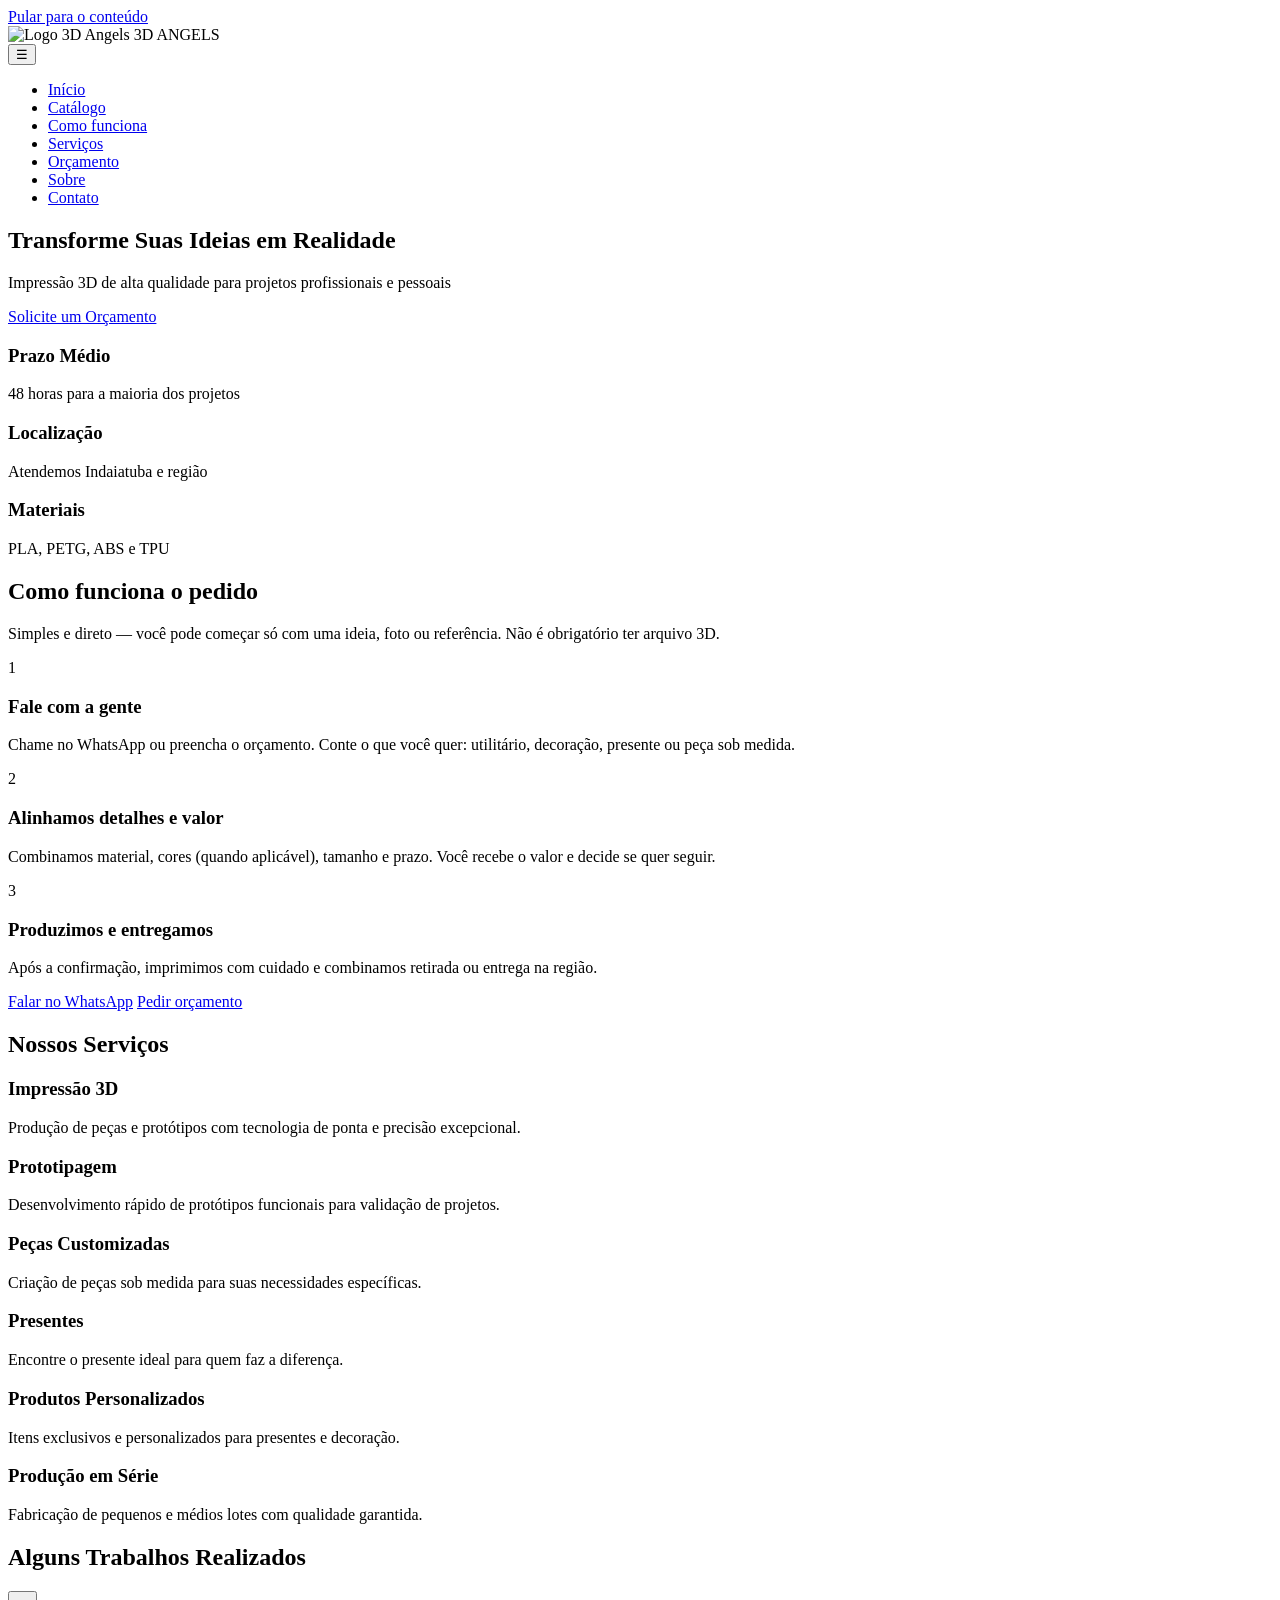
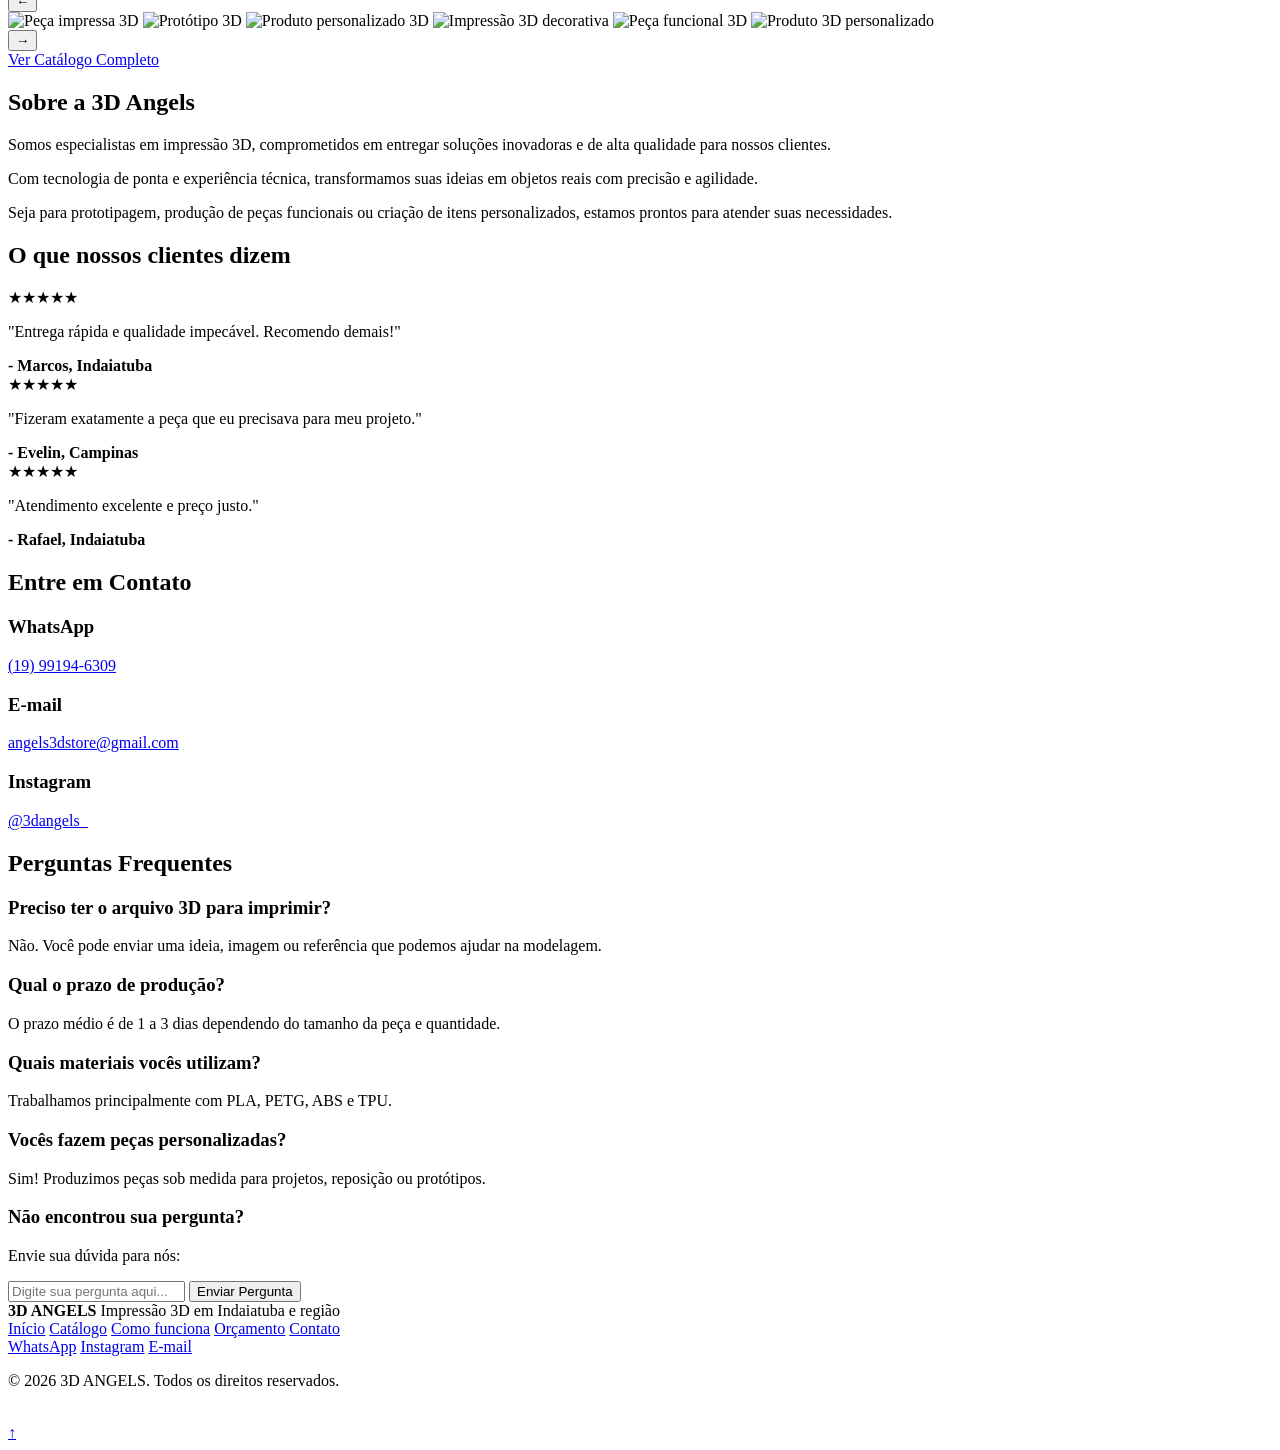
==== index.html @ 1e833d74 "Create index.html for 3D Angels website Add a complete HTML structure for the 3D Angels website, inc" ====
<!DOCTYPE html>
<html lang="pt-BR">
<head>
    <meta charset="UTF-8">
    <meta name="viewport" content="width=device-width, initial-scale=1.0">
    <title>Impressão 3D em Indaiatuba - SP | 3D Angels</title>

    <!-- ✅ META SEO -->
    <meta name="description" content="3D Angels - Impressão 3D de alta qualidade em Indaiatuba e região. Peças personalizadas, protótipos, presentes e decoração em PLA, PETG, ABS e TPU. Solicite seu orçamento!">
    <meta name="keywords" content="impressão 3D Indaiatuba, impressão 3D SP, peças 3D personalizadas, prototipagem, presentes 3D, 3D Angels">
    <meta name="author" content="3D Angels">
    <meta property="og:title" content="Impressão 3D em Indaiatuba | 3D Angels">
    <meta property="og:description" content="Peças 3D personalizadas, protótipos e presentes. Atendemos Indaiatuba e região. Solicite seu orçamento agora!">
    <meta property="og:type" content="website">
    <meta property="og:image" content="img/logo.png">
    <meta property="og:locale" content="pt_BR">
    <meta name="twitter:card" content="summary_large_image">
    <meta name="theme-color" content="#0e6380">

    <!-- ✅ FAVICON -->
    <link rel="icon" type="image/png" href="img/logo.png">
    <link rel="apple-touch-icon" href="img/logo.png">

    <link rel="stylesheet" href="style.css">
</head>
<body id="top">

    <a href="#main-content" class="skip-link">Pular para o conteúdo</a>

    <header>
        <nav>
            <div class="logo-container" onclick="location.reload()" style="cursor:pointer;">
                <img src="img/logo.png" alt="Logo 3D Angels" class="logo-img">
                <span class="logo-text">3D ANGELS</span>
            </div>
            <button type="button" class="menu-toggle" onclick="toggleMenu()" aria-label="Abrir ou fechar o menu" aria-expanded="false" aria-controls="navLinks">☰</button>
            <ul class="nav-links" id="navLinks">
                <li><a href="#home">Início</a></li>
                <li><a href="catalogo.html">Catálogo</a></li>
                <li><a href="#como-funciona">Como funciona</a></li>
                <li><a href="#services">Serviços</a></li>
                <li><a href="orcamento.html">Orçamento</a></li>
                <li><a href="#about">Sobre</a></li>
                <li><a href="#contact">Contato</a></li>
            </ul>
        </nav>
    </header>

    <main id="main-content">

    <section id="home" class="hero">
        <div class="hero-content">
            <h1>Transforme Suas Ideias em Realidade</h1>
            <p>Impressão 3D de alta qualidade para projetos profissionais e pessoais</p>
            <a href="orcamento.html" class="cta-button">Solicite um Orçamento</a>
        </div>
    </section>

    <section class="highlights">
        <div class="highlights-grid">
            <div class="highlight-card fade-in">
                <h3>Prazo Médio</h3>
                <p>48 horas para a maioria dos projetos</p>
            </div>
            <div class="highlight-card fade-in">
                <h3>Localização</h3>
                <p>Atendemos Indaiatuba e região</p>
            </div>
            <div class="highlight-card fade-in">
                <h3>Materiais</h3>
                <p>PLA, PETG, ABS e TPU</p>
            </div>
        </div>
    </section>

    <section id="como-funciona" class="como-funciona" aria-labelledby="titulo-como-funciona">
        <h2 id="titulo-como-funciona" class="section-title">Como funciona o pedido</h2>
        <p class="como-funciona-intro">Simples e direto — você pode começar só com uma ideia, foto ou referência. Não é obrigatório ter arquivo 3D.</p>
        <div class="passos-grid">
            <div class="passo-card fade-in">
                <span class="passo-num" aria-hidden="true">1</span>
                <h3>Fale com a gente</h3>
                <p>Chame no WhatsApp ou preencha o orçamento. Conte o que você quer: utilitário, decoração, presente ou peça sob medida.</p>
            </div>
            <div class="passo-card fade-in">
                <span class="passo-num" aria-hidden="true">2</span>
                <h3>Alinhamos detalhes e valor</h3>
                <p>Combinamos material, cores (quando aplicável), tamanho e prazo. Você recebe o valor e decide se quer seguir.</p>
            </div>
            <div class="passo-card fade-in">
                <span class="passo-num" aria-hidden="true">3</span>
                <h3>Produzimos e entregamos</h3>
                <p>Após a confirmação, imprimimos com cuidado e combinamos retirada ou entrega na região.</p>
            </div>
        </div>
        <div class="como-funciona-cta">
            <a href="https://wa.me/5519991946309" class="cta-button" target="_blank" rel="noopener noreferrer">Falar no WhatsApp</a>
            <a href="orcamento.html" class="cta-button cta-button-secondary">Pedir orçamento</a>
        </div>
    </section>

    <section id="services" class="services">
        <h2 class="section-title">Nossos Serviços</h2>
        <div class="services-grid">
            <div class="service-card fade-in">
                <h3>Impressão 3D</h3>
                <p>Produção de peças e protótipos com tecnologia de ponta e precisão excepcional.</p>
            </div>
            <div class="service-card fade-in">
                <h3>Prototipagem</h3>
                <p>Desenvolvimento rápido de protótipos funcionais para validação de projetos.</p>
            </div>
            <div class="service-card fade-in">
                <h3>Peças Customizadas</h3>
                <p>Criação de peças sob medida para suas necessidades específicas.</p>
            </div>
            <div class="service-card fade-in">
                <h3>Presentes</h3>
                <p>Encontre o presente ideal para quem faz a diferença.</p>
            </div>
            <div class="service-card fade-in">
                <h3>Produtos Personalizados</h3>
                <p>Itens exclusivos e personalizados para presentes e decoração.</p>
            </div>
            <div class="service-card fade-in">
                <h3>Produção em Série</h3>
                <p>Fabricação de pequenos e médios lotes com qualidade garantida.</p>
            </div>
        </div>
    </section>

    <!-- GALERIA COM CARROSSEL -->
    <section class="portfolio">
        <h2 class="section-title">Alguns Trabalhos Realizados</h2>
        <div class="carousel-wrapper">
            <button type="button" class="carousel-btn prev" onclick="moverCarrossel(-1)" aria-label="Ver imagens anteriores">&#8592;</button>
            <div class="carousel-track" id="carouselTrack">
                <img src="img/portfolio/1.jpeg" alt="Peça impressa 3D" loading="lazy" decoding="async" width="400" height="260">
                <img src="img/portfolio/2.jpeg" alt="Protótipo 3D" loading="lazy" decoding="async" width="400" height="260">
                <img src="img/portfolio/3.jpeg" alt="Produto personalizado 3D" loading="lazy" decoding="async" width="400" height="260">
                <img src="img/portfolio/4.jpeg" alt="Impressão 3D decorativa" loading="lazy" decoding="async" width="400" height="260">
                <img src="img/portfolio/5.jpeg" alt="Peça funcional 3D" loading="lazy" decoding="async" width="400" height="260">
                <img src="img/portfolio/6.jpeg" alt="Produto 3D personalizado" loading="lazy" decoding="async" width="400" height="260">
            </div>
            <button type="button" class="carousel-btn next" onclick="moverCarrossel(1)" aria-label="Ver próximas imagens">&#8594;</button>
        </div>
        <div class="carousel-dots" id="carouselDots"></div>
        <div class="catalogo-btn-container">
            <a href="catalogo.html" class="cta-button">Ver Catálogo Completo</a>
        </div>
    </section>

    <section id="about" class="about">
        <div class="about-content">
            <h2 class="section-title">Sobre a 3D Angels</h2>
            <p>Somos especialistas em impressão 3D, comprometidos em entregar soluções inovadoras e de alta qualidade para nossos clientes.</p>
            <p>Com tecnologia de ponta e experiência técnica, transformamos suas ideias em objetos reais com precisão e agilidade.</p>
            <p>Seja para prototipagem, produção de peças funcionais ou criação de itens personalizados, estamos prontos para atender suas necessidades.</p>
        </div>
    </section>

    <section class="testimonials">
        <h2 class="section-title">O que nossos clientes dizem</h2>
        <div class="testimonials-grid">
            <div class="testimonial-card fade-in">
                <div class="stars">★★★★★</div>
                <p>"Entrega rápida e qualidade impecável. Recomendo demais!"</p>
                <strong>- Marcos, Indaiatuba</strong>
            </div>
            <div class="testimonial-card fade-in">
                <div class="stars">★★★★★</div>
                <p>"Fizeram exatamente a peça que eu precisava para meu projeto."</p>
                <strong>- Evelin, Campinas</strong>
            </div>
            <div class="testimonial-card fade-in">
                <div class="stars">★★★★★</div>
                <p>"Atendimento excelente e preço justo."</p>
                <strong>- Rafael, Indaiatuba</strong>
            </div>
        </div>
    </section>

    <section id="contact" class="contact">
        <h2 class="section-title">Entre em Contato</h2>
        <div class="contact-info">
            <div class="contact-card fade-in">
                <h3>WhatsApp</h3>
                <a href="https://wa.me/5519991946309" target="_blank" rel="noopener noreferrer">(19) 99194-6309</a>
            </div>
            <div class="contact-card fade-in">
                <h3>E-mail</h3>
                <a href="mailto:angels3dstore@gmail.com">angels3dstore@gmail.com</a>
            </div>
            <div class="contact-card fade-in">
                <h3>Instagram</h3>
                <a href="https://www.instagram.com/3dangels_" target="_blank" rel="noopener noreferrer">@3dangels_</a>
            </div>
        </div>
    </section>

    <section class="faq">
        <h2 class="section-title">Perguntas Frequentes</h2>
        <div class="faq-container">
            <div class="faq-item">
                <h3>Preciso ter o arquivo 3D para imprimir?</h3>
                <p>Não. Você pode enviar uma ideia, imagem ou referência que podemos ajudar na modelagem.</p>
            </div>
            <div class="faq-item">
                <h3>Qual o prazo de produção?</h3>
                <p>O prazo médio é de 1 a 3 dias dependendo do tamanho da peça e quantidade.</p>
            </div>
            <div class="faq-item">
                <h3>Quais materiais vocês utilizam?</h3>
                <p>Trabalhamos principalmente com PLA, PETG, ABS e TPU.</p>
            </div>
            <div class="faq-item">
                <h3>Vocês fazem peças personalizadas?</h3>
                <p>Sim! Produzimos peças sob medida para projetos, reposição ou protótipos.</p>
            </div>
        </div>
        <div class="faq-pergunta">
            <h3>Não encontrou sua pergunta?</h3>
            <p>Envie sua dúvida para nós:</p>
            <input type="text" id="perguntaCliente" placeholder="Digite sua pergunta aqui...">
            <button onclick="enviarPergunta()">Enviar Pergunta</button>
        </div>
    </section>

    </main>

    <footer class="site-footer">
        <div class="footer-inner">
            <div class="footer-brand">
                <strong>3D ANGELS</strong>
                <span>Impressão 3D em Indaiatuba e região</span>
            </div>
            <nav class="footer-nav" aria-label="Links do rodapé">
                <a href="#home">Início</a>
                <a href="catalogo.html">Catálogo</a>
                <a href="#como-funciona">Como funciona</a>
                <a href="orcamento.html">Orçamento</a>
                <a href="#contact">Contato</a>
            </nav>
            <div class="footer-social">
                <a href="https://wa.me/5519991946309" target="_blank" rel="noopener noreferrer">WhatsApp</a>
                <a href="https://www.instagram.com/3dangels_" target="_blank" rel="noopener noreferrer">Instagram</a>
                <a href="mailto:angels3dstore@gmail.com">E-mail</a>
            </div>
            <p class="footer-copy">&copy; 2026 3D ANGELS. Todos os direitos reservados.</p>
        </div>
    </footer>

    <a href="#top" class="back-to-top" aria-label="Voltar ao topo" aria-hidden="true" tabindex="-1"><span aria-hidden="true">↑</span></a>

    <!-- ✅ BOTÃO FLUTUANTE WHATSAPP -->
    <a href="https://wa.me/5519991946309" class="whatsapp-float" target="_blank" rel="noopener noreferrer" title="Fale conosco no WhatsApp">
        <svg xmlns="http://www.w3.org/2000/svg" viewBox="0 0 32 32" width="32" height="32" fill="white">
            <path d="M16 0C7.163 0 0 7.163 0 16c0 2.822.736 5.466 2.027 7.761L0 32l8.481-2.003A15.93 15.93 0 0 0 16 32c8.837 0 16-7.163 16-16S24.837 0 16 0zm0 29.333a13.27 13.27 0 0 1-6.748-1.833l-.484-.287-5.033 1.188 1.227-4.895-.317-.502A13.267 13.267 0 0 1 2.667 16C2.667 8.636 8.636 2.667 16 2.667S29.333 8.636 29.333 16 23.364 29.333 16 29.333zm7.273-9.926c-.398-.199-2.354-1.162-2.719-1.294-.365-.133-.631-.199-.897.199-.266.398-1.029 1.294-1.261 1.56-.232.266-.465.299-.863.1-.398-.199-1.681-.62-3.203-1.977-1.184-1.056-1.983-2.36-2.215-2.758-.232-.398-.025-.613.174-.811.179-.178.398-.465.597-.698.199-.232.266-.398.398-.664.133-.266.066-.498-.033-.697-.1-.199-.897-2.162-1.229-2.96-.324-.778-.653-.673-.897-.686l-.764-.013c-.266 0-.697.1-1.063.498-.365.398-1.394 1.362-1.394 3.322s1.427 3.853 1.626 4.119c.199.266 2.808 4.287 6.803 6.013.951.411 1.693.657 2.271.841.954.304 1.822.261 2.508.158.765-.114 2.354-.962 2.686-1.891.332-.929.332-1.726.232-1.891-.099-.166-.365-.266-.763-.465z"/>
        </svg>
    </a>

    <script type="application/ld+json">
    {
        "@context": "https://schema.org",
        "@type": "LocalBusiness",
        "name": "3D Angels",
        "description": "Impressão 3D de alta qualidade em Indaiatuba e região. Peças personalizadas, protótipos e presentes em PLA, PETG, ABS e TPU.",
        "email": "angels3dstore@gmail.com",
        "telephone": "+55-19-99194-6309",
        "image": "img/logo.png",
        "areaServed": {
            "@type": "AdministrativeArea",
            "name": "Indaiatuba e região, São Paulo"
        },
        "sameAs": [
            "https://www.instagram.com/3dangels_"
        ]
    }
    </script>

    <script src="js/back-to-top.js"></script>
    <script src="js/Faq.js"></script>
    <script src="js/main.js"></script>

</body>
</html>
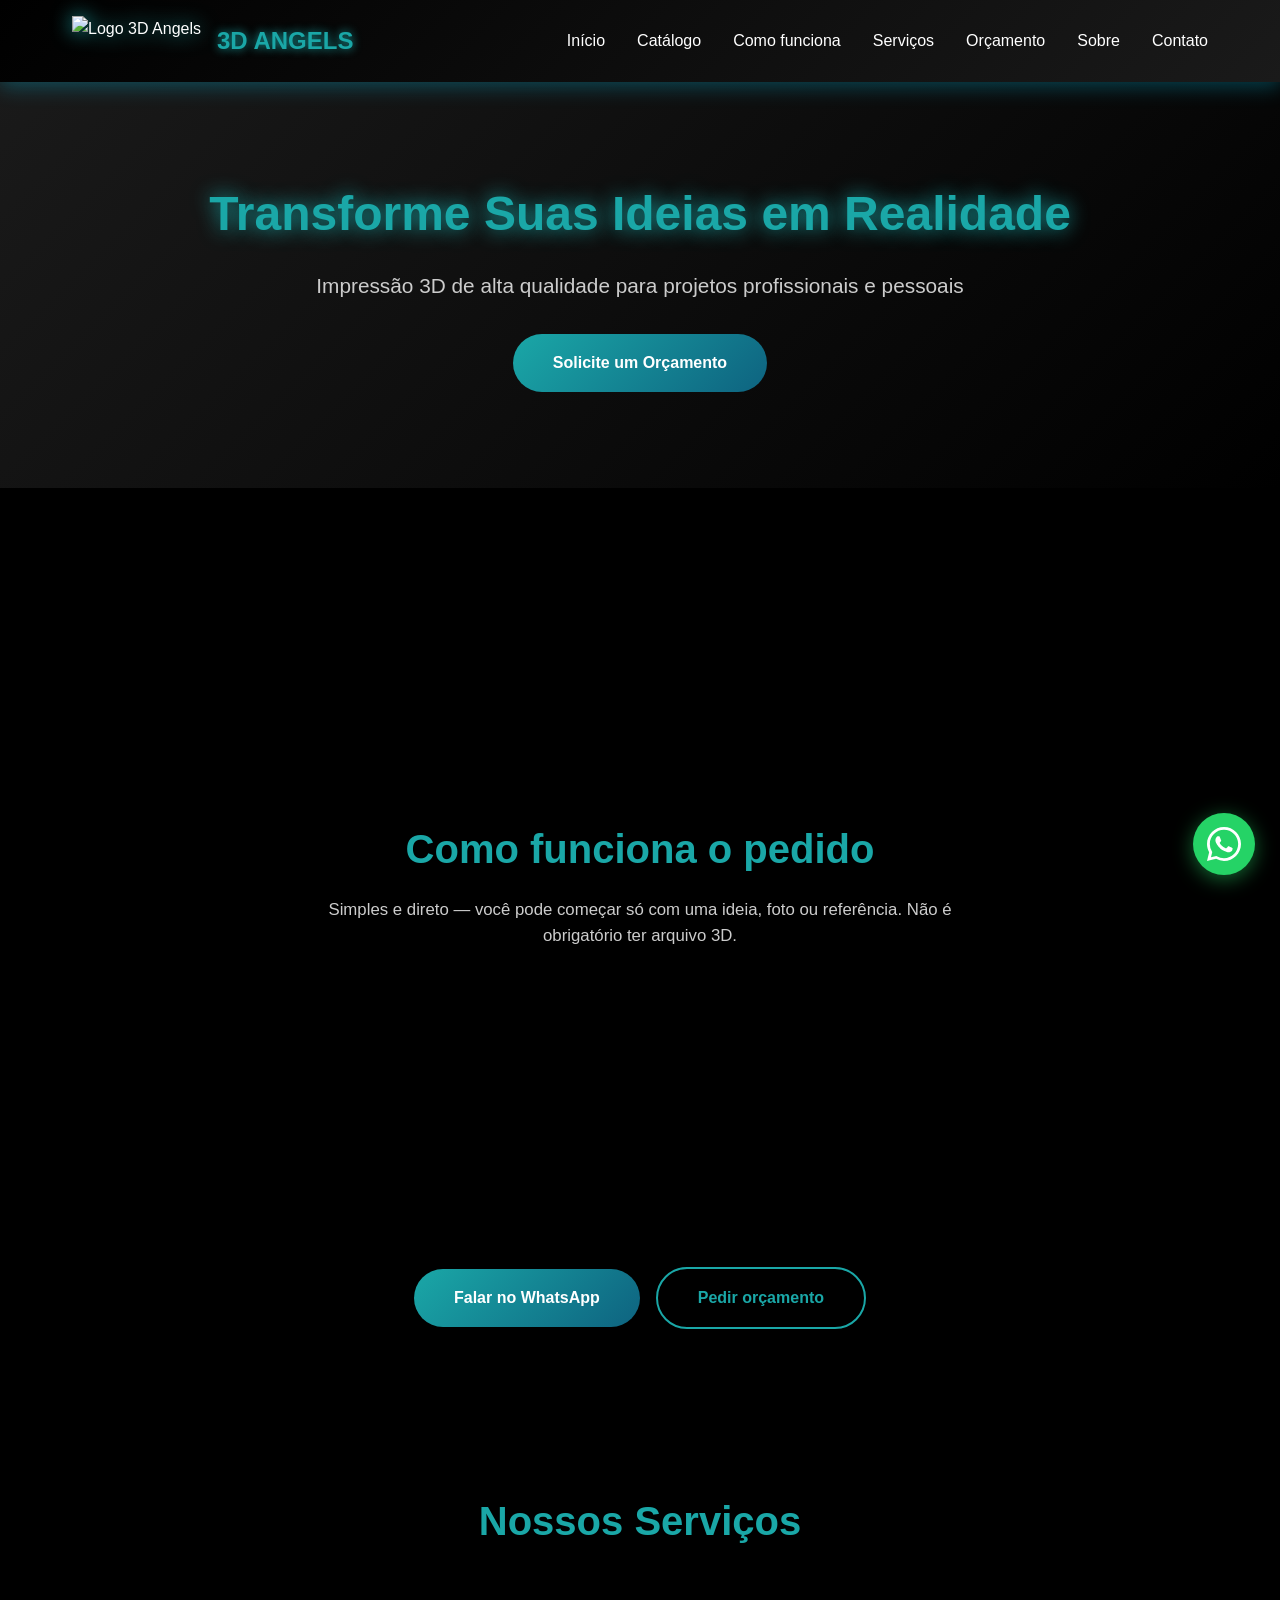
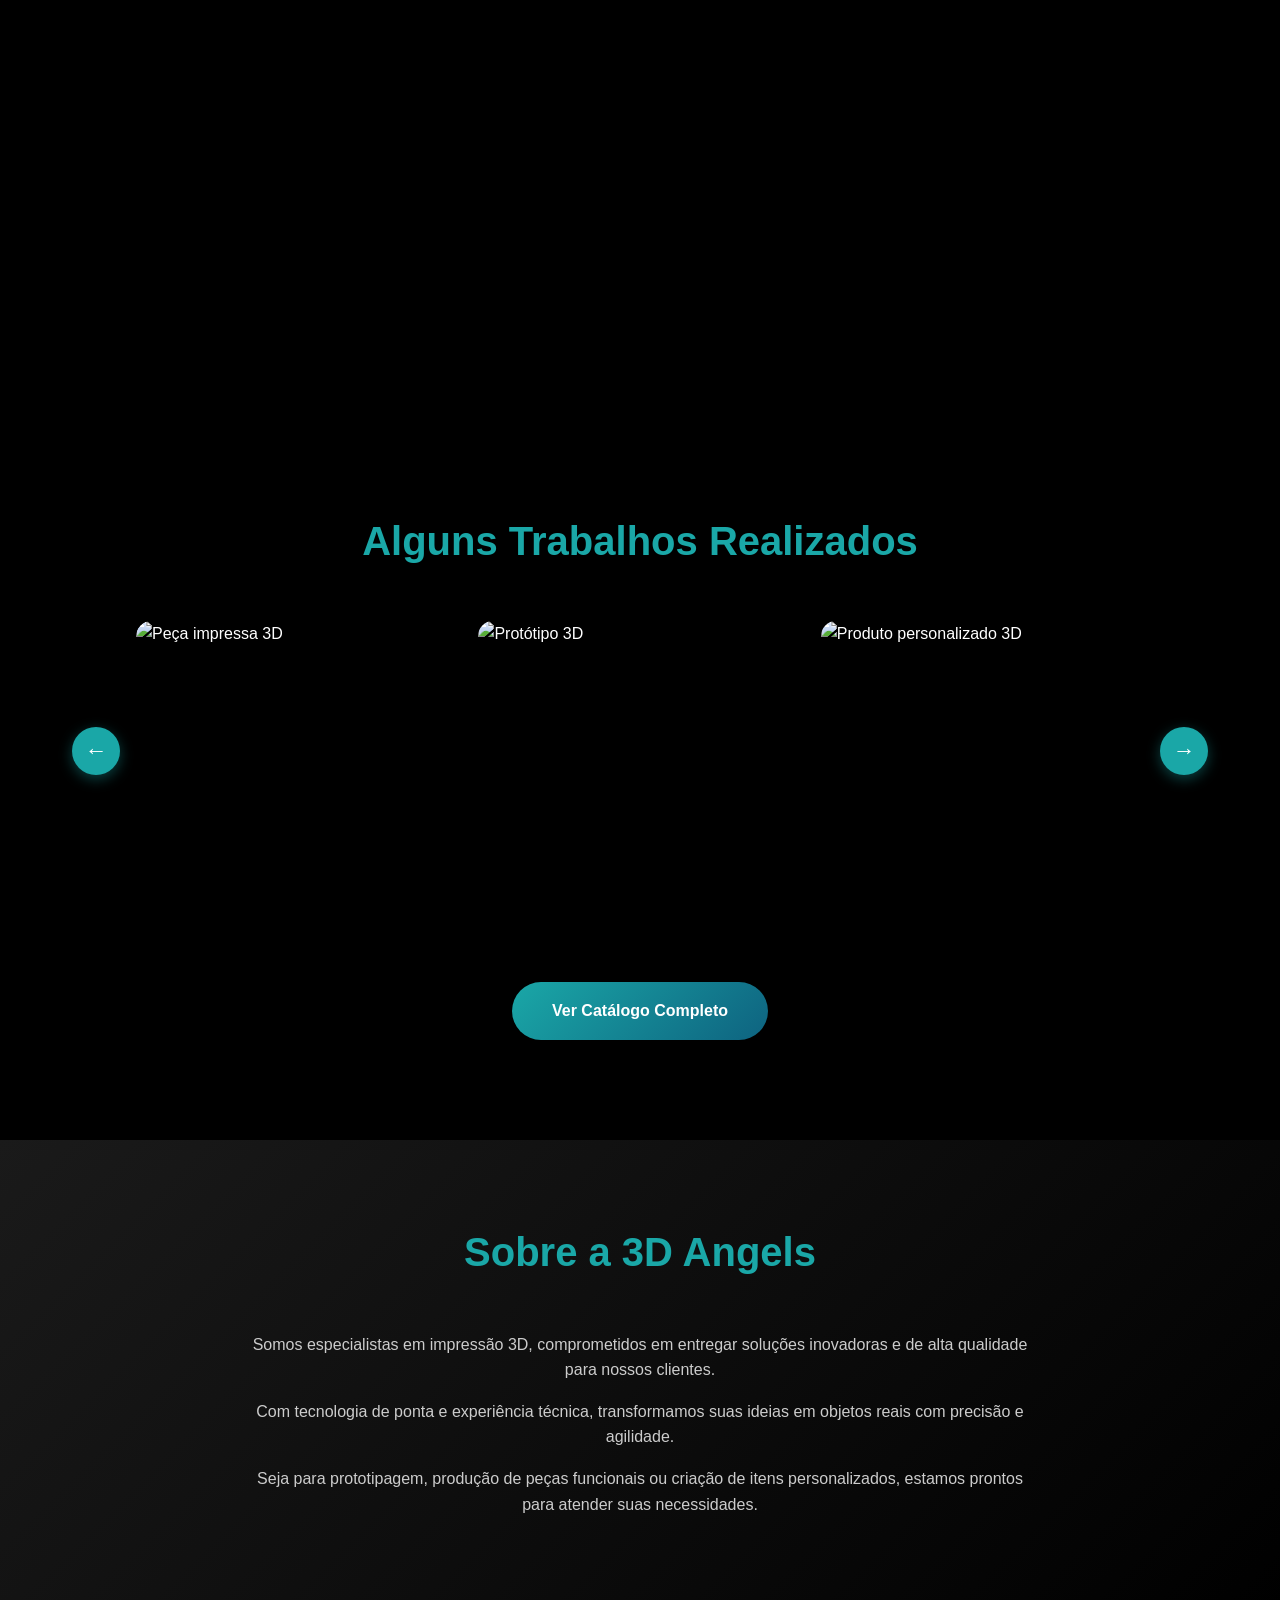
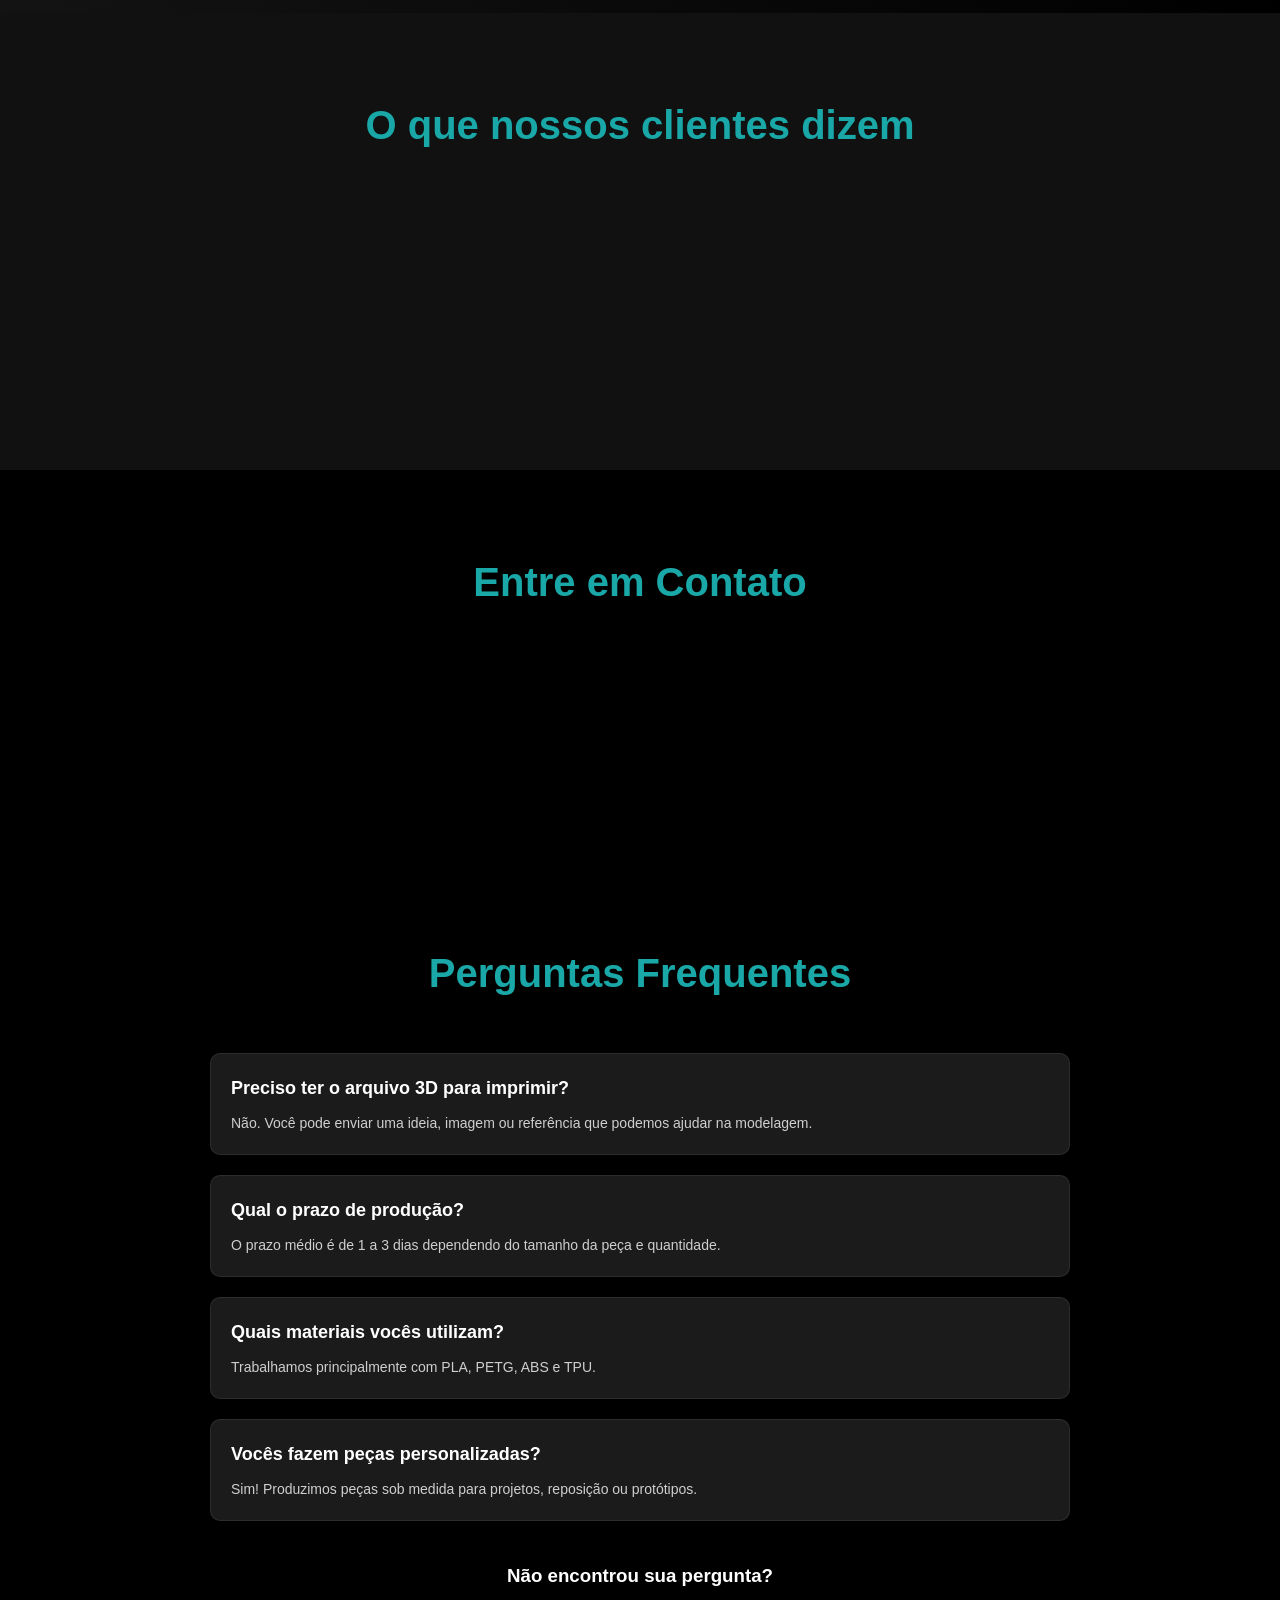
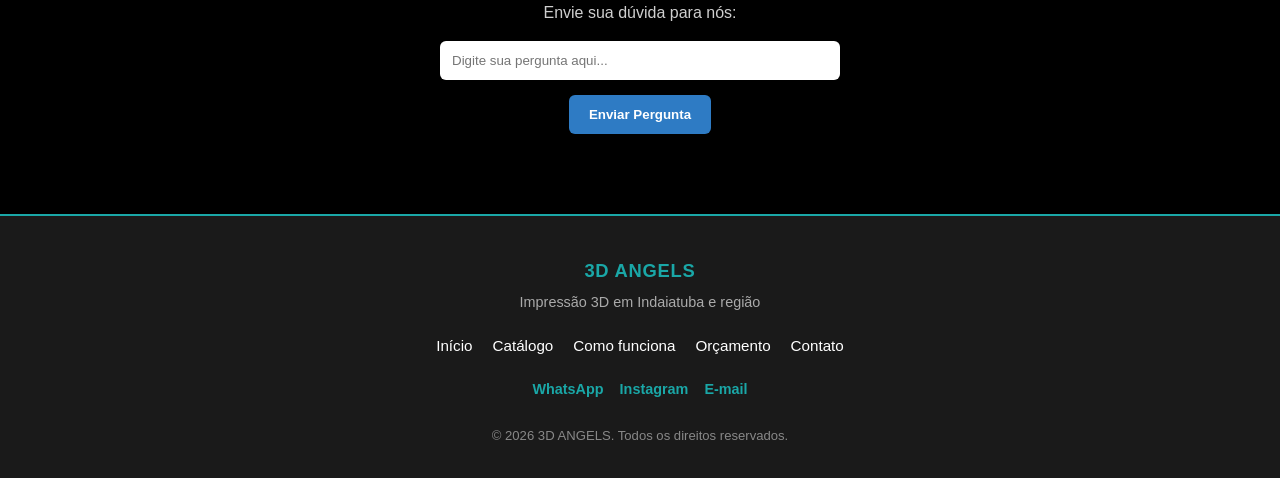
==== commit 2a318b97: "Update index.html" ====
--- a/index.html
+++ b/index.html
@@ -2,7 +2,7 @@
 <html lang="pt-BR">
 <head>
     <meta charset="UTF-8">
-    <meta name="viewport" content="width=device-width, initial-scale=1.0">
+    <meta name="viewport" content="width=device-width, initial-scale=1.0, viewport-fit=cover">
     <title>Impressão 3D em Indaiatuba - SP | 3D Angels</title>
 
     <!-- ✅ META SEO -->
@@ -144,6 +144,7 @@
             </div>
             <button type="button" class="carousel-btn next" onclick="moverCarrossel(1)" aria-label="Ver próximas imagens">&#8594;</button>
         </div>
+        <p class="carousel-counter" id="carouselCounter" aria-live="polite" aria-atomic="true" hidden></p>
         <div class="carousel-dots" id="carouselDots"></div>
         <div class="catalogo-btn-container">
             <a href="catalogo.html" class="cta-button">Ver Catálogo Completo</a>
--- a/style.css
+++ b/style.css
@@ -0,0 +1,1207 @@
+/* ===================== RESET ===================== */
+* {
+    margin: 0;
+    padding: 0;
+    box-sizing: border-box;
+}
+
+html {
+    scroll-behavior: smooth;
+}
+
+@media (prefers-reduced-motion: reduce) {
+    html {
+        scroll-behavior: auto;
+    }
+
+    .fade-in {
+        transition: none;
+    }
+
+    .back-to-top {
+        transition: none;
+    }
+
+    .passo-card {
+        transition: none;
+    }
+
+    .passo-card:hover {
+        transform: none;
+    }
+}
+
+.skip-link {
+    position: absolute;
+    left: -9999px;
+    z-index: 10000;
+    padding: 0.75rem 1.25rem;
+    background: var(--neon-blue);
+    color: var(--black);
+    font-weight: bold;
+    text-decoration: none;
+    border-radius: 0 0 8px 0;
+}
+
+.skip-link:focus {
+    left: 0;
+    top: 0;
+    outline: 2px solid #fff;
+    outline-offset: 2px;
+}
+
+.back-to-top {
+    position: fixed;
+    bottom: 100px;
+    left: 22px;
+    z-index: 9998;
+    width: 46px;
+    height: 46px;
+    display: flex;
+    align-items: center;
+    justify-content: center;
+    border-radius: 50%;
+    background: linear-gradient(135deg, var(--neon-blue), var(--dark-blue));
+    color: #fff;
+    font-size: 1.25rem;
+    font-weight: bold;
+    text-decoration: none;
+    box-shadow: 0 4px 16px rgba(26, 167, 167, 0.35);
+    opacity: 0;
+    visibility: hidden;
+    pointer-events: none;
+    transform: translateY(10px);
+    transition: opacity 0.25s ease, transform 0.25s ease, visibility 0.25s;
+}
+
+.back-to-top.is-visible {
+    opacity: 0.85;
+    visibility: visible;
+    pointer-events: auto;
+    transform: translateY(0);
+}
+
+.back-to-top.is-visible:hover {
+    opacity: 1;
+    transform: translateY(-3px);
+}
+
+.back-to-top:focus-visible {
+    outline: 2px solid var(--neon-blue);
+    outline-offset: 3px;
+}
+
+:focus-visible {
+    outline: 2px solid var(--neon-blue);
+    outline-offset: 2px;
+}
+
+.skip-link:focus-visible {
+    outline: 2px solid #fff;
+}
+
+:root {
+    --neon-blue: #1aa7a7;
+    --dark-blue: #0e6380;
+    --black: #000000;
+    --dark-gray: #1a1a1a;
+    --light-gray: #333333;
+}
+
+body {
+    font-family: 'Segoe UI', Tahoma, Geneva, Verdana, sans-serif;
+    background-color: var(--black);
+    color: #ffffff;
+    line-height: 1.6;
+    overflow-x: hidden;
+}
+
+/* ===================== HEADER ===================== */
+header {
+    background: linear-gradient(135deg, var(--black) 0%, var(--dark-gray) 100%);
+    padding: 1rem 0;
+    position: fixed;
+    width: 100%;
+    top: 0;
+    z-index: 1000;
+    box-shadow: 0 4px 20px rgba(0, 212, 255, 0.3);
+}
+
+nav {
+    max-width: 1200px;
+    margin: 0 auto;
+    display: flex;
+    justify-content: space-between;
+    align-items: center;
+    padding: 0 2rem;
+}
+
+.logo-container {
+    display: flex;
+    align-items: center;
+    gap: 1rem;
+}
+
+.logo-img {
+    height: 50px;
+    filter: drop-shadow(0 0 10px var(--neon-blue));
+}
+
+.logo-text {
+    font-size: 1.5rem;
+    font-weight: bold;
+    color: var(--neon-blue);
+    text-shadow: 0 0 10px var(--neon-blue);
+}
+
+.nav-links {
+    display: flex;
+    gap: 2rem;
+    list-style: none;
+}
+
+.nav-links a {
+    color: #ffffff;
+    text-decoration: none;
+    transition: 0.3s;
+}
+
+.nav-links a:hover,
+.nav-links a.active {
+    color: var(--neon-blue);
+}
+
+.menu-toggle {
+    display: none;
+    background: none;
+    border: none;
+    color: var(--neon-blue);
+    font-size: 1.8rem;
+    cursor: pointer;
+    padding: 0.2rem 0.5rem;
+}
+
+/* ===================== HERO ===================== */
+.hero {
+    margin-top: 80px;
+    padding: 6rem 2rem;
+    background: linear-gradient(135deg, var(--dark-gray), var(--black));
+    text-align: center;
+}
+
+.hero h1 {
+    font-size: 3rem;
+    color: var(--neon-blue);
+    text-shadow: 0 0 20px var(--neon-blue);
+    margin-bottom: 1rem;
+}
+
+.hero p {
+    font-size: 1.3rem;
+    color: #ccc;
+}
+
+.cta-button {
+    display: inline-block;
+    margin-top: 2rem;
+    padding: 1rem 2.5rem;
+    background: linear-gradient(135deg, var(--neon-blue), var(--dark-blue));
+    border-radius: 50px;
+    color: white;
+    text-decoration: none;
+    font-weight: bold;
+    transition: 0.3s;
+}
+
+.cta-button:hover {
+    opacity: 0.85;
+    transform: translateY(-2px);
+}
+
+/* ===================== HIGHLIGHTS ===================== */
+.highlights {
+    padding: 4rem 2rem;
+    max-width: 1200px;
+    margin: auto;
+}
+
+.highlights-grid {
+    display: grid;
+    grid-template-columns: repeat(auto-fit, minmax(220px, 1fr));
+    gap: 2rem;
+}
+
+.highlight-card {
+    background: linear-gradient(135deg, #1a1a1a, #333);
+    padding: 2rem;
+    border-radius: 15px;
+    text-align: center;
+    border: 1px solid var(--neon-blue);
+}
+
+/* ===================== COMO FUNCIONA O PEDIDO ===================== */
+.como-funciona {
+    padding: 5rem 2rem;
+    max-width: 1200px;
+    margin: auto;
+}
+
+.como-funciona-intro {
+    text-align: center;
+    color: #ccc;
+    max-width: 640px;
+    margin: -2rem auto 2.5rem;
+    font-size: 1.05rem;
+    line-height: 1.55;
+}
+
+.passos-grid {
+    display: grid;
+    grid-template-columns: repeat(auto-fit, minmax(260px, 1fr));
+    gap: 2rem;
+}
+
+.passo-card {
+    background: linear-gradient(135deg, var(--dark-gray), var(--light-gray));
+    padding: 2rem 1.5rem;
+    border-radius: 15px;
+    text-align: center;
+    border: 1px solid rgba(26, 167, 167, 0.35);
+    transition: transform 0.3s;
+}
+
+.passo-card:hover {
+    transform: translateY(-4px);
+}
+
+.passo-num {
+    display: inline-flex;
+    width: 44px;
+    height: 44px;
+    align-items: center;
+    justify-content: center;
+    background: linear-gradient(135deg, var(--neon-blue), var(--dark-blue));
+    color: #fff;
+    font-weight: bold;
+    border-radius: 50%;
+    margin-bottom: 1rem;
+    font-size: 1.25rem;
+}
+
+.passo-card h3 {
+    color: #fff;
+    margin-bottom: 0.75rem;
+    font-size: 1.15rem;
+}
+
+.passo-card p {
+    color: #ccc;
+    font-size: 0.95rem;
+    line-height: 1.55;
+    margin-bottom: 0;
+}
+
+.como-funciona-cta {
+    display: flex;
+    flex-wrap: wrap;
+    gap: 1rem;
+    justify-content: center;
+    align-items: center;
+    margin-top: 2.5rem;
+}
+
+.como-funciona-cta .cta-button {
+    margin-top: 0;
+}
+
+.cta-button-secondary {
+    background: transparent;
+    border: 2px solid var(--neon-blue);
+    color: var(--neon-blue);
+    box-shadow: none;
+}
+
+.cta-button-secondary:hover {
+    background: rgba(26, 167, 167, 0.12);
+    opacity: 1;
+}
+
+/* ===================== SERVIÇOS ===================== */
+.services {
+    padding: 5rem 2rem;
+    max-width: 1200px;
+    margin: auto;
+}
+
+.section-title {
+    text-align: center;
+    font-size: 2.5rem;
+    color: var(--neon-blue);
+    margin-bottom: 3rem;
+}
+
+.services-grid {
+    display: grid;
+    grid-template-columns: repeat(auto-fit, minmax(280px, 1fr));
+    gap: 2rem;
+}
+
+.service-card {
+    background: linear-gradient(135deg, var(--dark-gray), var(--light-gray));
+    padding: 2rem;
+    border-radius: 15px;
+    text-align: center;
+    transition: 0.3s;
+}
+
+.service-card:hover {
+    transform: translateY(-5px);
+}
+
+/* ===================== PORTFÓLIO ===================== */
+.portfolio {
+    padding: 5rem 2rem;
+    max-width: 1200px;
+    margin: auto;
+}
+
+/* Carrossel */
+.carousel-wrapper {
+    position: relative;
+    display: flex;
+    align-items: center;
+    gap: 1rem;
+}
+
+.carousel-track {
+    display: flex;
+    overflow: hidden;
+    gap: 1.2rem;
+    width: 100%;
+    border-radius: 15px;
+}
+
+.carousel-track img {
+    flex: 0 0 calc(33.333% - 0.8rem);
+    height: 260px;
+    object-fit: cover;
+    border-radius: 15px;
+    transition: transform 0.3s;
+}
+
+.carousel-track img:hover {
+    transform: scale(1.03);
+    box-shadow: 0 8px 24px rgba(26, 167, 167, 0.3);
+}
+
+.carousel-btn {
+    background: var(--neon-blue);
+    border: none;
+    color: white;
+    font-size: 1.4rem;
+    width: 48px;
+    height: 48px;
+    border-radius: 50%;
+    cursor: pointer;
+    flex-shrink: 0;
+    transition: 0.3s;
+    display: flex;
+    align-items: center;
+    justify-content: center;
+    box-shadow: 0 4px 14px rgba(26, 167, 167, 0.4);
+}
+
+.carousel-btn:hover {
+    background: var(--dark-blue);
+    transform: scale(1.1);
+}
+
+/* Bolinhas indicadoras */
+.carousel-dots {
+    display: flex;
+    justify-content: center;
+    gap: 8px;
+    margin-top: 1.2rem;
+}
+
+.carousel-dots .dot {
+    width: 10px;
+    height: 10px;
+    border-radius: 50%;
+    background: #444;
+    cursor: pointer;
+    transition: 0.3s;
+}
+
+.carousel-dots .dot.active {
+    background: var(--neon-blue);
+    transform: scale(1.3);
+}
+
+.catalogo-btn-container {
+    display: flex;
+    justify-content: center;
+    margin-top: 50px;
+    margin-bottom: 20px;
+}
+
+/* ===================== SOBRE ===================== */
+.about {
+    padding: 5rem 2rem;
+    background: linear-gradient(135deg, var(--dark-gray), var(--black));
+    text-align: center;
+}
+
+.about-content p {
+    margin-bottom: 1rem;
+    color: #ccc;
+    max-width: 800px;
+    margin-left: auto;
+    margin-right: auto;
+}
+
+/* ===================== DEPOIMENTOS ===================== */
+.testimonials {
+    padding: 5rem 2rem;
+    background: #111;
+}
+
+.testimonials-grid {
+    max-width: 1000px;
+    margin: auto;
+    display: grid;
+    grid-template-columns: repeat(auto-fit, minmax(280px, 1fr));
+    gap: 2rem;
+}
+
+.testimonial-card {
+    background: linear-gradient(135deg, #1a1a1a, #333);
+    padding: 2rem;
+    border-radius: 15px;
+    font-style: italic;
+}
+
+.stars {
+    color: gold;
+    font-size: 1.4rem;
+    margin-bottom: 0.5rem;
+    letter-spacing: 2px;
+}
+
+/* ===================== CONTATO ===================== */
+.contact {
+    padding: 5rem 2rem;
+    max-width: 1200px;
+    margin: auto;
+}
+
+.contact-info {
+    display: grid;
+    grid-template-columns: repeat(auto-fit, minmax(280px, 1fr));
+    gap: 2rem;
+}
+
+.contact-card {
+    background: linear-gradient(135deg, var(--dark-gray), var(--light-gray));
+    padding: 2rem;
+    border-radius: 15px;
+    text-align: center;
+    transition: 0.3s;
+}
+
+.contact-card:hover {
+    transform: translateY(-5px);
+}
+
+.contact-card a {
+    color: var(--neon-blue);
+    text-decoration: none;
+}
+
+/* ===================== FAQ ===================== */
+.faq {
+    padding: 80px 20px;
+    max-width: 900px;
+    margin: auto;
+}
+
+.faq-container {
+    margin-top: 40px;
+    display: flex;
+    flex-direction: column;
+    gap: 20px;
+}
+
+.faq-item {
+    background: #1b1b1b;
+    padding: 20px;
+    border-radius: 10px;
+    border: 1px solid rgba(255, 255, 255, 0.08);
+}
+
+.faq-item h3 {
+    color: #ffffff;
+    font-size: 18px;
+    margin-bottom: 10px;
+}
+
+.faq-item p {
+    color: #cfcfcf;
+    font-size: 14px;
+    line-height: 1.5;
+}
+
+.faq-pergunta {
+    margin-top: 40px;
+    text-align: center;
+}
+
+.faq-pergunta h3 {
+    color: #ffffff;
+    margin-bottom: 10px;
+}
+
+.faq-pergunta p {
+    color: #cfcfcf;
+    margin-bottom: 15px;
+}
+
+.faq-pergunta input {
+    width: 100%;
+    max-width: 400px;
+    padding: 12px;
+    border-radius: 6px;
+    border: none;
+    margin-bottom: 15px;
+    display: block;
+    margin-left: auto;
+    margin-right: auto;
+}
+
+.faq-pergunta button {
+    background: #2e7bc4;
+    color: white;
+    border: none;
+    padding: 12px 20px;
+    border-radius: 6px;
+    cursor: pointer;
+    font-weight: bold;
+}
+
+.faq-pergunta button:hover {
+    background: #0d2c49;
+}
+
+/* ===================== ORÇAMENTO ===================== */
+.orcamento {
+    padding: 5rem 2rem 3rem;
+    max-width: 700px;
+    margin: auto;
+}
+
+/* Dicas */
+.orcamento-dicas {
+    display: flex;
+    gap: 1.5rem;
+    margin-bottom: 2rem;
+    flex-wrap: wrap;
+}
+
+.dica-bloco {
+    flex: 1;
+    min-width: 220px;
+    background: linear-gradient(135deg, #1a4fff, #0033cc);
+    padding: 1.5rem;
+    border-radius: 16px;
+}
+
+.dica-bloco h4 {
+    font-size: 1rem;
+    margin-bottom: 1rem;
+    color: #fff;
+}
+
+.dica-bloco ul {
+    list-style: none;
+    padding: 0;
+}
+
+.dica-bloco ul li {
+    margin-bottom: 0.5rem;
+    font-size: 0.9rem;
+    color: #dde;
+}
+
+.materiais-grid {
+    display: flex;
+    flex-direction: column;
+    gap: 0.5rem;
+    font-size: 0.9rem;
+    color: #dde;
+}
+
+/* Formulário */
+.orcamento-form {
+    background: #111;
+    padding: 2rem;
+    border-radius: 20px;
+}
+
+.form-row {
+    display: grid;
+    grid-template-columns: 1fr 1fr;
+    gap: 1rem;
+}
+
+.form-group {
+    display: flex;
+    flex-direction: column;
+    margin-bottom: 1.2rem;
+}
+
+.form-group label {
+    margin-bottom: 0.4rem;
+    color: #aaa;
+    font-size: 0.88rem;
+    text-transform: uppercase;
+    letter-spacing: 0.5px;
+}
+
+.form-group input,
+.form-group select,
+.form-group textarea {
+    padding: 0.85rem 1rem;
+    border-radius: 10px;
+    border: 1px solid #333;
+    background: #1a1a1a;
+    color: white;
+    font-size: 1rem;
+    transition: border 0.2s;
+}
+
+.form-group input:focus,
+.form-group select:focus,
+.form-group textarea:focus {
+    outline: none;
+    border-color: var(--neon-blue);
+}
+
+.form-group textarea {
+    min-height: 130px;
+    resize: vertical;
+}
+
+.upload-box input {
+    border: 2px dashed #444;
+    padding: 1rem;
+    background: transparent;
+    cursor: not-allowed;
+    opacity: 0.6;
+}
+
+.upload-box small {
+    margin-top: 0.4rem;
+    color: #666;
+    font-size: 0.8rem;
+}
+
+.whatsapp-helper {
+    color: #888;
+    font-size: 0.88rem;
+    margin-bottom: 0.8rem;
+    text-align: center;
+}
+
+.cta-button.full {
+    width: 100%;
+    border: none;
+    cursor: pointer;
+    font-size: 1.05rem;
+    text-align: center;
+    padding: 1rem;
+    border-radius: 50px;
+}
+
+/* ===================== CATÁLOGO ===================== */
+
+.catalogo {
+    padding: 80px 20px;
+    max-width: 1200px;
+    margin: auto;
+    text-align: center;
+}
+
+.catalogo .section-title {
+    font-size: 32px;
+    margin-bottom: 20px;
+    color: #ffffff;
+}
+
+.catalogo-tabs {
+    display: flex;
+    justify-content: center;
+    gap: 15px;
+    margin-top: 20px;
+    margin-bottom: 30px;
+    flex-wrap: wrap;
+}
+
+.tab-btn {
+    padding: 10px 20px;
+    border: none;
+    background: #1f1f1f;
+    color: #ffffff;
+    cursor: pointer;
+    border-radius: 6px;
+    font-weight: 500;
+    transition: 0.3s;
+}
+
+.tab-btn:hover {
+    background: #333;
+}
+
+.tab-btn.active {
+    background: #25D366;
+    color: #000;
+}
+
+.catalogo-grid {
+    position: relative;
+    min-height: 400px;
+    margin-top: 20px;
+}
+
+.categoria {
+    display: none;
+    grid-template-columns: repeat(auto-fit, minmax(260px, 1fr));
+    gap: 30px;
+    opacity: 0;
+    transform: translateY(10px) scale(0.98);
+    transition: opacity 0.4s ease, transform 0.4s ease;
+    position: absolute;
+    width: 100%;
+    left: 0;
+    top: 0;
+}
+
+.categoria.active {
+    display: grid;
+    opacity: 1;
+    transform: translateY(0) scale(1);
+    position: relative;
+}
+
+.produto {
+    background: #1b1b1b;
+    border-radius: 12px;
+    padding: 20px;
+    box-shadow: 0 0 10px rgba(0, 0, 0, 0.4);
+    transition: 0.3s;
+    position: relative;
+}
+
+.produto:hover {
+    transform: translateY(-6px) scale(1.02);
+    box-shadow: 0 10px 20px rgba(0, 0, 0, 0.6);
+}
+
+.produto img {
+    width: 100%;
+    height: 200px;
+    object-fit: cover;
+    border-radius: 8px;
+    margin-bottom: 15px;
+}
+
+.produto h3 {
+    color: #ffffff;
+    font-size: 18px;
+    margin-bottom: 10px;
+}
+
+.produto p {
+    color: #ccc;
+    font-size: 14px;
+    margin-bottom: 15px;
+}
+
+.produto-preco {
+    color: #25D366;
+    font-size: 20px;
+    font-weight: bold;
+    margin-bottom: 15px;
+}
+
+.promocao-preco {
+    display: flex;
+    align-items: baseline;
+    justify-content: center;
+    gap: 10px;
+}
+
+.preco-antigo {
+    color: #9a9a9a;
+    font-size: 14px;
+    font-weight: 500;
+    text-decoration: line-through;
+}
+
+.preco-atual {
+    color: #25D366;
+    font-size: 20px;
+    font-weight: bold;
+}
+
+.produto button {
+    background: #25D366;
+    border: none;
+    padding: 10px;
+    width: 100%;
+    border-radius: 6px;
+    cursor: pointer;
+    font-weight: bold;
+    transition: 0.2s;
+}
+
+.produto button:hover {
+    background: #1ebe5d;
+}
+
+.produto button:active {
+    transform: scale(0.95);
+}
+
+.badge {
+    position: absolute;
+    top: 10px;
+    left: 10px;
+    background: #ff3b3b;
+    color: #fff;
+    font-size: 12px;
+    padding: 5px 10px;
+    border-radius: 20px;
+    font-weight: bold;
+}
+
+/* ===================== WHATSAPP FLUTUANTE ===================== */
+.whatsapp-float {
+    position: fixed;
+    bottom: 25px;
+    right: 25px;
+    width: 62px;
+    height: 62px;
+    background: #25D366;
+    border-radius: 50%;
+    display: flex;
+    align-items: center;
+    justify-content: center;
+    box-shadow: 0 4px 20px rgba(37, 211, 102, 0.5);
+    z-index: 9999;
+    transition: 0.3s;
+    text-decoration: none;
+    animation: pulseWpp 2.5s infinite;
+}
+
+.whatsapp-float:hover {
+    transform: scale(1.12);
+    box-shadow: 0 6px 28px rgba(37, 211, 102, 0.7);
+}
+
+.whatsapp-float svg {
+    width: 34px;
+    height: 34px;
+}
+
+@keyframes pulseWpp {
+    0%   { box-shadow: 0 0 0 0 rgba(37, 211, 102, 0.5); }
+    70%  { box-shadow: 0 0 0 12px rgba(37, 211, 102, 0); }
+    100% { box-shadow: 0 0 0 0 rgba(37, 211, 102, 0); }
+}
+
+/* ===================== PORTFOLIO GRID 6 FOTOS ===================== */
+/* Carrossel já definido acima */
+
+/* ===================== ANIMAÇÕES ===================== */
+.fade-in {
+    opacity: 0;
+    transform: translateY(30px);
+    transition: 0.6s;
+}
+
+.fade-in.visible {
+    opacity: 1;
+    transform: translateY(0);
+}
+
+/* ===================== FOOTER ===================== */
+.site-footer {
+    background: var(--dark-gray);
+    padding: 2.5rem 1.5rem 2rem;
+    text-align: center;
+    border-top: 2px solid var(--neon-blue);
+}
+
+.footer-inner {
+    max-width: 900px;
+    margin: 0 auto;
+    display: flex;
+    flex-direction: column;
+    align-items: center;
+    gap: 1.25rem;
+}
+
+.footer-brand {
+    display: flex;
+    flex-direction: column;
+    gap: 0.35rem;
+}
+
+.footer-brand strong {
+    color: var(--neon-blue);
+    font-size: 1.15rem;
+    letter-spacing: 0.04em;
+}
+
+.footer-brand span {
+    color: #aaa;
+    font-size: 0.9rem;
+}
+
+.footer-nav {
+    display: flex;
+    flex-wrap: wrap;
+    justify-content: center;
+    gap: 0.75rem 1.25rem;
+}
+
+.footer-nav a {
+    color: #fff;
+    text-decoration: none;
+    font-size: 0.95rem;
+    transition: color 0.2s;
+}
+
+.footer-nav a:hover {
+    color: var(--neon-blue);
+}
+
+.footer-social {
+    display: flex;
+    flex-wrap: wrap;
+    justify-content: center;
+    gap: 1rem;
+}
+
+.footer-social a {
+    color: var(--neon-blue);
+    text-decoration: none;
+    font-size: 0.9rem;
+    font-weight: 600;
+}
+
+.footer-social a:hover {
+    text-decoration: underline;
+}
+
+.footer-copy {
+    color: #888;
+    font-size: 0.82rem;
+    margin-top: 0.25rem;
+}
+
+/* ===================== RESPONSIVE MOBILE ===================== */
+@media (max-width: 768px) {
+
+    .back-to-top {
+        bottom: 88px;
+        left: 16px;
+        width: 42px;
+        height: 42px;
+        font-size: 1.1rem;
+    }
+
+    /* --- Menu hambúrguer --- */
+    .menu-toggle {
+        display: block;
+    }
+
+    .nav-links {
+        display: none;
+        flex-direction: column;
+        gap: 0;
+        background: var(--dark-gray);
+        position: absolute;
+        width: 100%;
+        top: 100%;
+        left: 0;
+        padding: 1rem 0;
+        border-top: 1px solid var(--neon-blue);
+        box-shadow: 0 8px 20px rgba(0,0,0,0.5);
+    }
+
+    .nav-links.active {
+        display: flex;
+    }
+
+    .nav-links li {
+        width: 100%;
+    }
+
+    .nav-links a {
+        display: block;
+        padding: 0.9rem 2rem;
+        font-size: 1rem;
+        border-bottom: 1px solid rgba(255,255,255,0.06);
+    }
+
+    .nav-links a:hover {
+        background: rgba(26, 167, 167, 0.1);
+        color: var(--neon-blue);
+    }
+
+    /* --- Hero --- */
+    .hero {
+        padding: 5rem 1.5rem 3rem;
+    }
+
+    .hero h1 {
+        font-size: 1.8rem;
+    }
+
+    .hero p {
+        font-size: 1rem;
+    }
+
+    .cta-button {
+        padding: 0.8rem 2rem;
+        font-size: 0.95rem;
+    }
+
+    /* --- Highlights --- */
+    .highlights {
+        padding: 2rem 1rem;
+    }
+
+    .highlights-grid {
+        grid-template-columns: 1fr;
+        gap: 1rem;
+    }
+
+    .como-funciona {
+        padding: 3rem 1rem;
+    }
+
+    .como-funciona-intro {
+        margin: -1rem auto 1.5rem;
+        font-size: 0.98rem;
+        padding: 0 0.5rem;
+    }
+
+    .passos-grid {
+        grid-template-columns: 1fr;
+        gap: 1rem;
+    }
+
+    /* --- Serviços --- */
+    .services {
+        padding: 3rem 1rem;
+    }
+
+    .services-grid {
+        grid-template-columns: 1fr;
+        gap: 1rem;
+    }
+
+    .section-title {
+        font-size: 1.8rem;
+        margin-bottom: 1.5rem;
+    }
+
+    /* --- Portfólio --- */
+    .portfolio {
+        padding: 3rem 1rem;
+    }
+
+    .carousel-track img {
+        flex: 0 0 calc(100% - 0rem);
+        height: 220px;
+    }
+
+    .carousel-btn {
+        width: 38px;
+        height: 38px;
+        font-size: 1.1rem;
+    }
+
+    /* --- Sobre --- */
+    .about {
+        padding: 3rem 1.5rem;
+    }
+
+    /* --- Depoimentos --- */
+    .testimonials {
+        padding: 3rem 1rem;
+    }
+
+    .testimonials-grid {
+        grid-template-columns: 1fr;
+        gap: 1rem;
+    }
+
+    /* --- Contato --- */
+    .contact {
+        padding: 3rem 1rem;
+    }
+
+    .contact-info {
+        grid-template-columns: 1fr;
+        gap: 1rem;
+    }
+
+    /* --- FAQ --- */
+    .faq {
+        padding: 3rem 1rem;
+    }
+
+    /* --- Orçamento --- */
+    .orcamento {
+        padding: 5rem 1rem 3rem;
+    }
+
+    .orcamento-dicas {
+        flex-direction: column;
+        gap: 1rem;
+    }
+
+    .dica-bloco {
+        min-width: unset;
+        width: 100%;
+    }
+
+    .orcamento-form {
+        padding: 1.5rem 1rem;
+    }
+
+    .form-row {
+        grid-template-columns: 1fr;
+    }
+
+    /* --- Catálogo --- */
+    .catalogo {
+        padding: 5rem 1rem 3rem;
+    }
+
+    .catalogo .section-title {
+        font-size: 1.8rem;
+    }
+
+    .categoria {
+        grid-template-columns: 1fr;
+    }
+
+    .tab-btn {
+        padding: 10px 16px;
+        font-size: 0.9rem;
+    }
+}
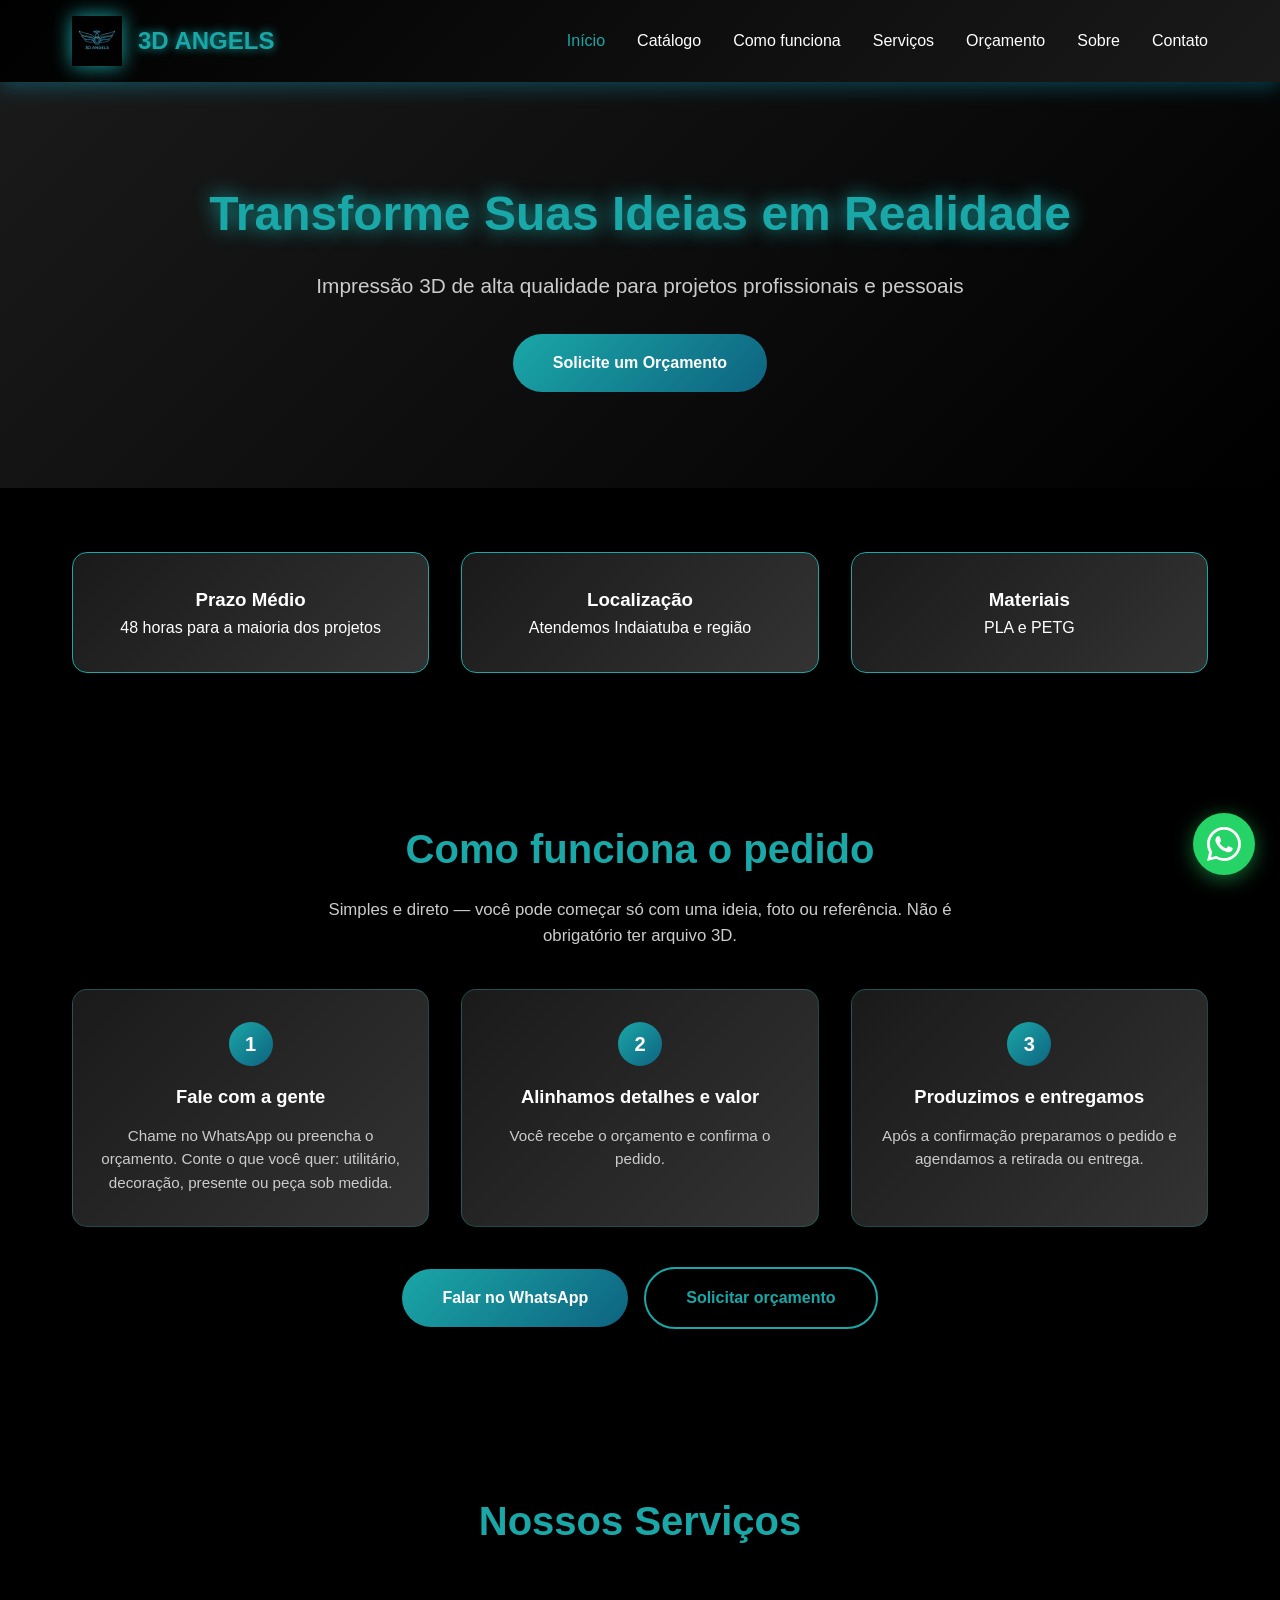
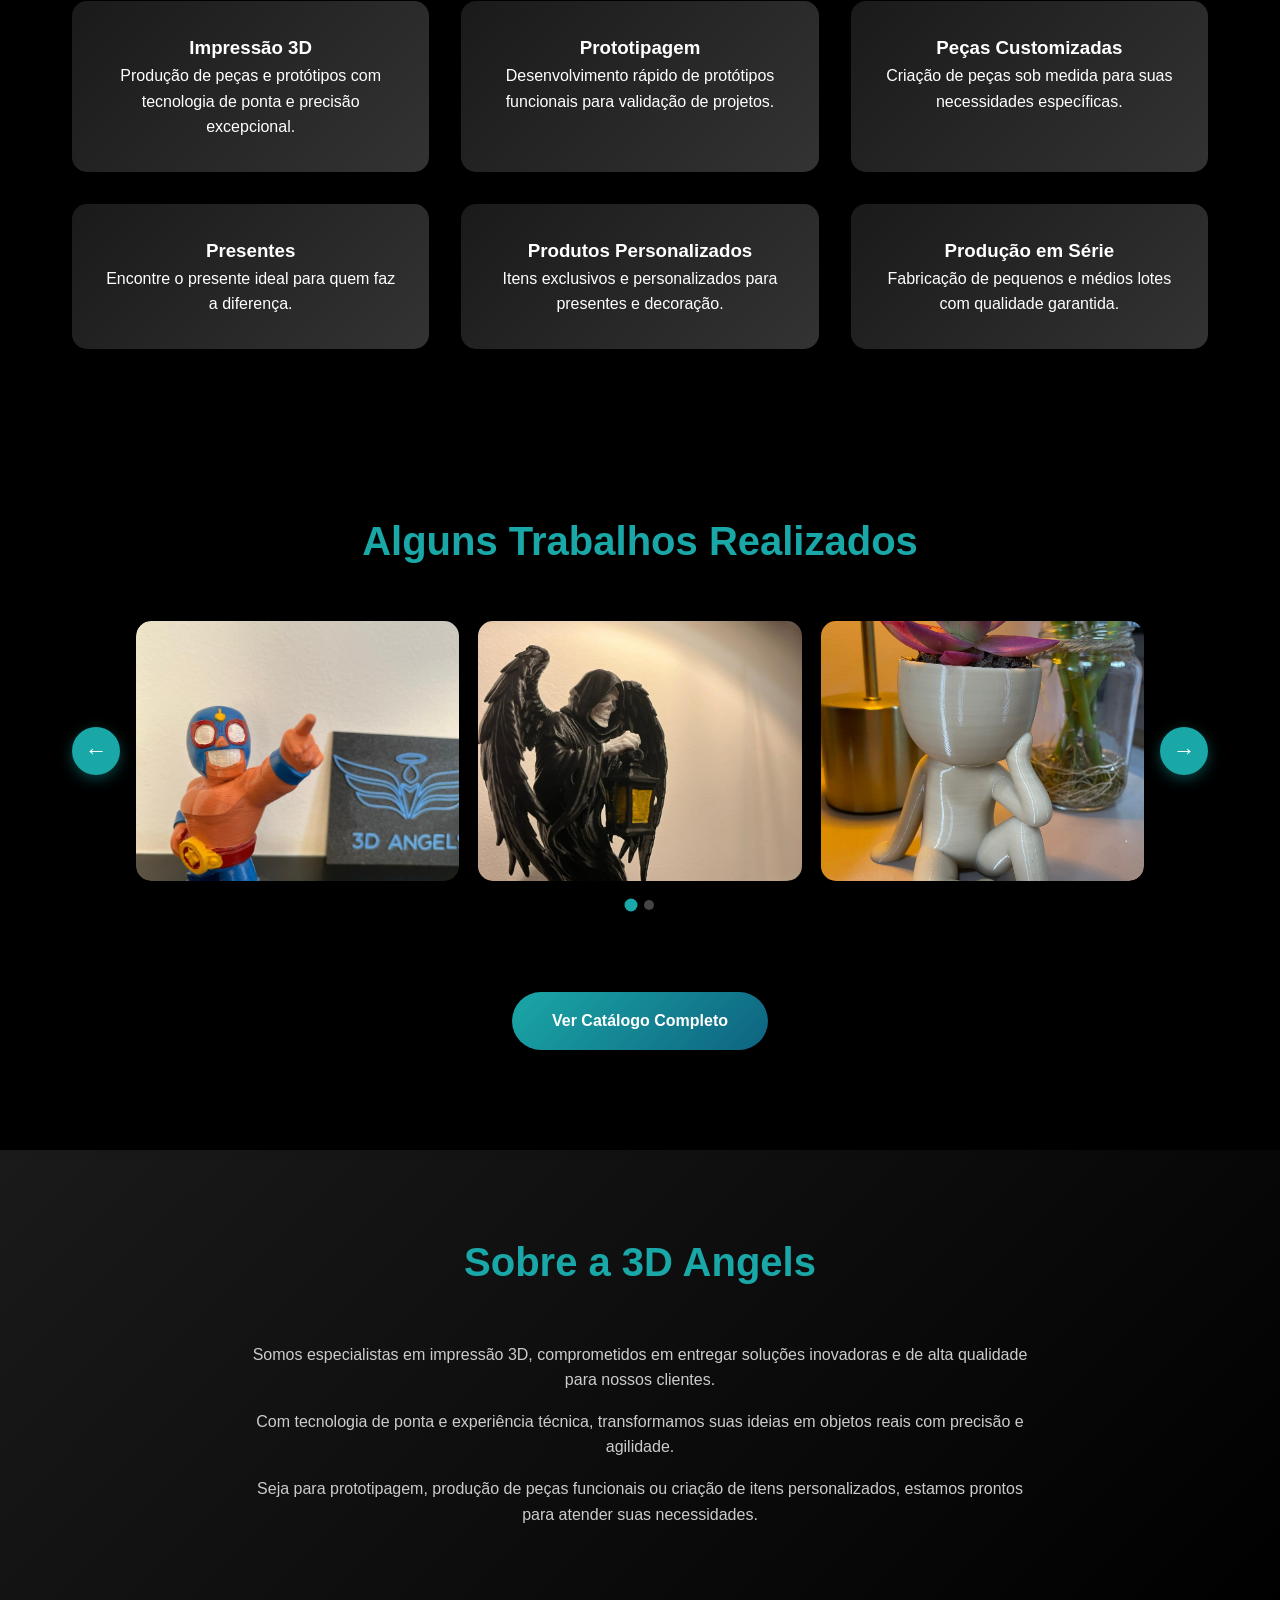
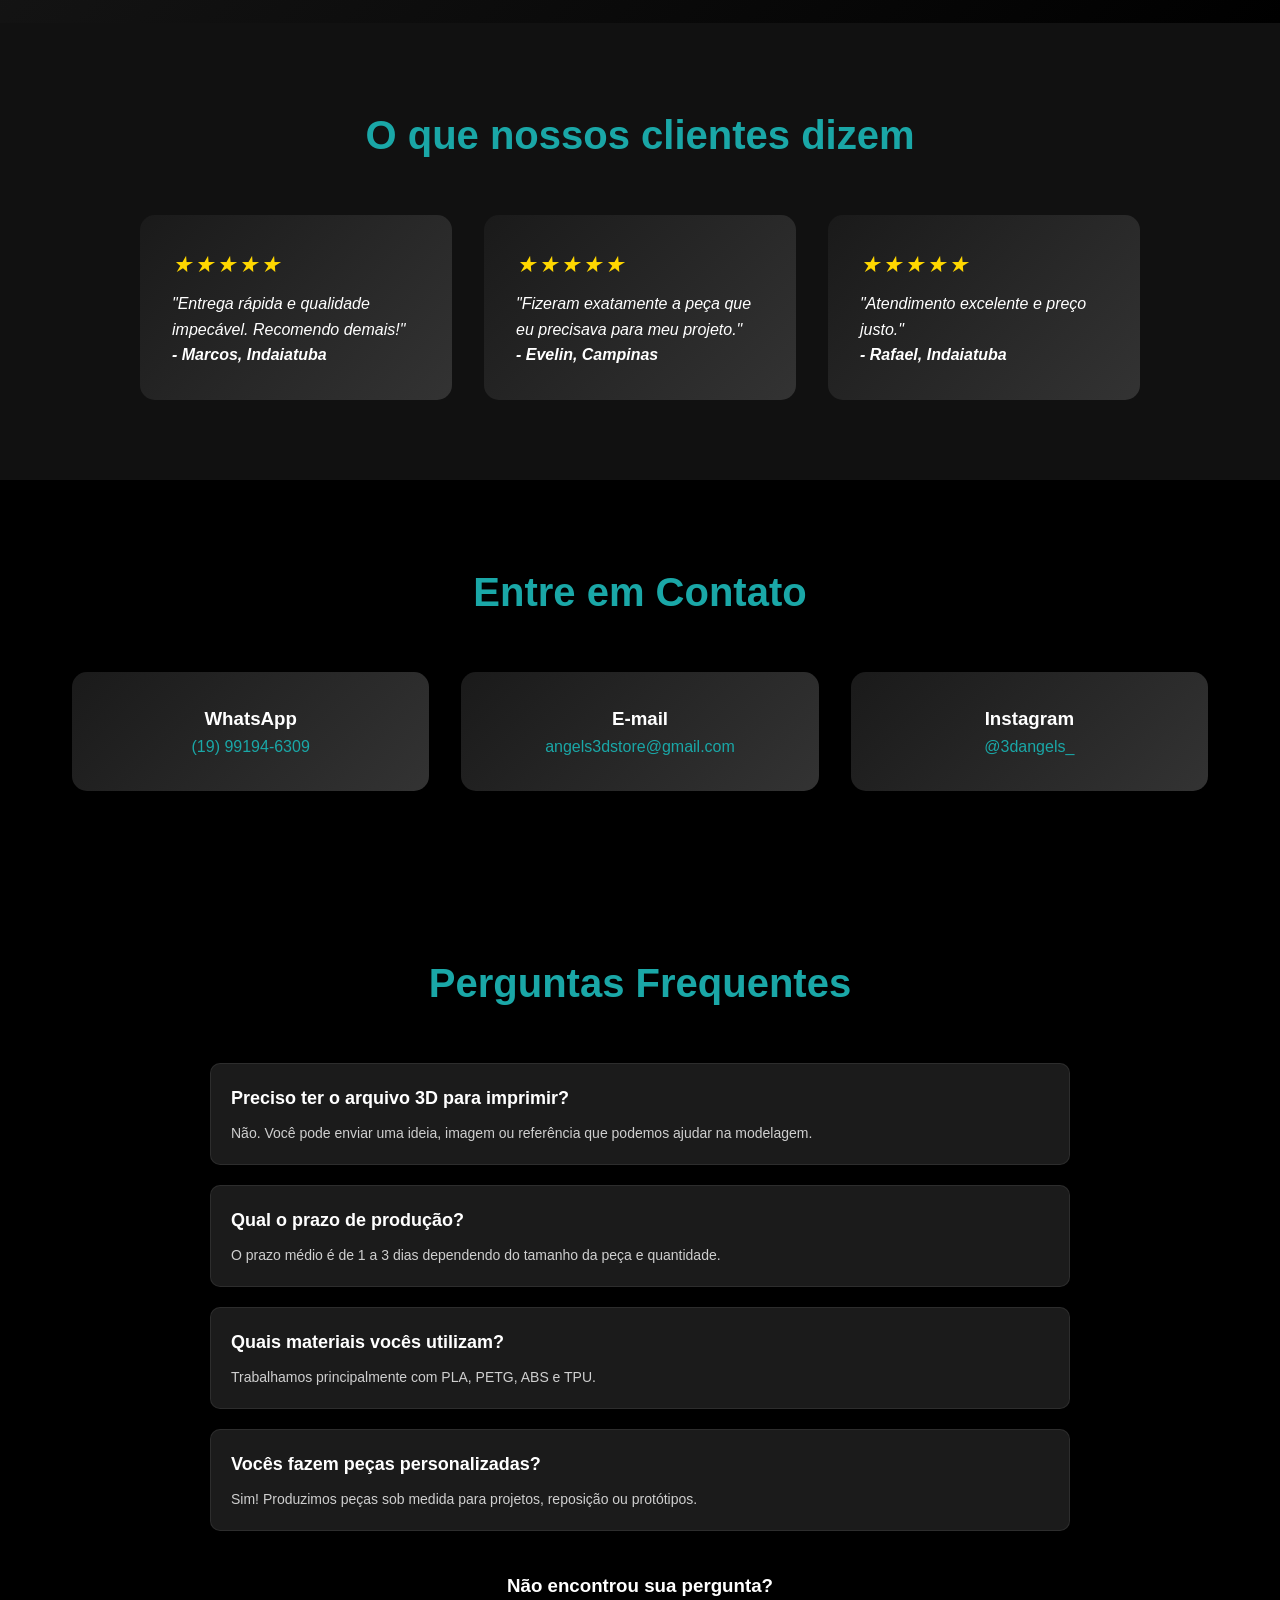
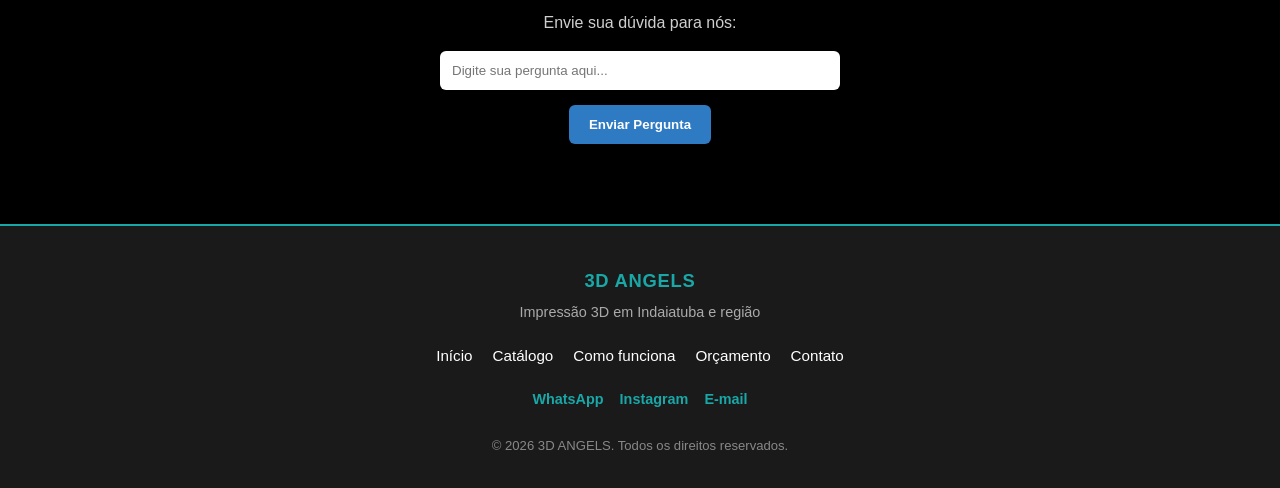
==== commit 7f57392a: "Update text and links in index.html" ====
--- a/index.html
+++ b/index.html
@@ -68,7 +68,7 @@
             </div>
             <div class="highlight-card fade-in">
                 <h3>Materiais</h3>
-                <p>PLA, PETG, ABS e TPU</p>
+                <p>PLA e  PETG</p>
             </div>
         </div>
     </section>
@@ -85,17 +85,17 @@
             <div class="passo-card fade-in">
                 <span class="passo-num" aria-hidden="true">2</span>
                 <h3>Alinhamos detalhes e valor</h3>
-                <p>Combinamos material, cores (quando aplicável), tamanho e prazo. Você recebe o valor e decide se quer seguir.</p>
+                <p>Você recebe o orçamento e confirma o pedido.</p>
             </div>
             <div class="passo-card fade-in">
                 <span class="passo-num" aria-hidden="true">3</span>
                 <h3>Produzimos e entregamos</h3>
-                <p>Após a confirmação, imprimimos com cuidado e combinamos retirada ou entrega na região.</p>
+                <p>Após a confirmação preparamos o pedido e agendamos a retirada ou entrega.</p>
             </div>
         </div>
         <div class="como-funciona-cta">
             <a href="https://wa.me/5519991946309" class="cta-button" target="_blank" rel="noopener noreferrer">Falar no WhatsApp</a>
-            <a href="orcamento.html" class="cta-button cta-button-secondary">Pedir orçamento</a>
+            <a href="orcamento.html" class="cta-button cta-button-secondary">Solicitar orçamento</a>
         </div>
     </section>
 
--- a/style.css
+++ b/style.css
@@ -7,6 +7,8 @@
 
 html {
     scroll-behavior: smooth;
+    -webkit-text-size-adjust: 100%;
+    text-size-adjust: 100%;
 }
 
 @media (prefers-reduced-motion: reduce) {
@@ -128,6 +130,7 @@
 }
 
 nav {
+    position: relative;
     max-width: 1200px;
     margin: 0 auto;
     display: flex;
@@ -417,6 +420,20 @@
 }
 
 /* Bolinhas indicadoras */
+.carousel-counter {
+    display: none;
+    text-align: center;
+    margin: 0.85rem 0 0.25rem;
+    font-size: 0.95rem;
+    color: var(--neon-blue);
+    font-weight: 600;
+    letter-spacing: 0.03em;
+}
+
+.carousel-counter:not([hidden]) {
+    min-height: 1.4em;
+}
+
 .carousel-dots {
     display: flex;
     justify-content: center;
@@ -427,10 +444,13 @@
 .carousel-dots .dot {
     width: 10px;
     height: 10px;
+    padding: 0;
+    border: none;
     border-radius: 50%;
     background: #444;
     cursor: pointer;
     transition: 0.3s;
+    flex-shrink: 0;
 }
 
 .carousel-dots .dot.active {
@@ -516,6 +536,8 @@
 .contact-card a {
     color: var(--neon-blue);
     text-decoration: none;
+    word-break: break-word;
+    overflow-wrap: anywhere;
 }
 
 /* ===================== FAQ ===================== */
@@ -1013,17 +1035,52 @@
 /* ===================== RESPONSIVE MOBILE ===================== */
 @media (max-width: 768px) {
 
+    header {
+        padding-left: env(safe-area-inset-left, 0px);
+        padding-right: env(safe-area-inset-right, 0px);
+    }
+
+    nav {
+        padding-left: max(1rem, env(safe-area-inset-left, 0px));
+        padding-right: max(1rem, env(safe-area-inset-right, 0px));
+    }
+
+    .logo-img {
+        height: 42px;
+    }
+
+    .logo-text {
+        font-size: 1.2rem;
+    }
+
     .back-to-top {
-        bottom: 88px;
-        left: 16px;
-        width: 42px;
-        height: 42px;
+        bottom: max(5.5rem, calc(env(safe-area-inset-bottom, 0px) + 4.5rem));
+        left: max(1rem, env(safe-area-inset-left, 0px));
+        width: 44px;
+        height: 44px;
         font-size: 1.1rem;
+    }
+
+    .whatsapp-float {
+        bottom: max(1rem, calc(env(safe-area-inset-bottom, 0px) + 0.5rem));
+        right: max(1rem, env(safe-area-inset-right, 0px));
+        width: 56px;
+        height: 56px;
+    }
+
+    .whatsapp-float svg {
+        width: 30px;
+        height: 30px;
     }
 
     /* --- Menu hambúrguer --- */
     .menu-toggle {
-        display: block;
+        display: flex;
+        align-items: center;
+        justify-content: center;
+        min-width: 44px;
+        min-height: 44px;
+        padding: 0.35rem;
     }
 
     .nav-links {
@@ -1033,11 +1090,16 @@
         background: var(--dark-gray);
         position: absolute;
         width: 100%;
+        left: 0;
+        right: 0;
         top: 100%;
-        left: 0;
-        padding: 1rem 0;
+        padding: 0.5rem 0 max(1rem, env(safe-area-inset-bottom, 0px));
         border-top: 1px solid var(--neon-blue);
         box-shadow: 0 8px 20px rgba(0,0,0,0.5);
+        max-height: 70vh;
+        max-height: min(70vh, calc(100dvh - 4.5rem));
+        overflow-y: auto;
+        -webkit-overflow-scrolling: touch;
     }
 
     .nav-links.active {
@@ -1049,8 +1111,10 @@
     }
 
     .nav-links a {
-        display: block;
-        padding: 0.9rem 2rem;
+        display: flex;
+        align-items: center;
+        min-height: 48px;
+        padding: 0.75rem 1.25rem;
         font-size: 1rem;
         border-bottom: 1px solid rgba(255,255,255,0.06);
     }
@@ -1062,25 +1126,33 @@
 
     /* --- Hero --- */
     .hero {
-        padding: 5rem 1.5rem 3rem;
+        padding: 5rem max(1rem, env(safe-area-inset-right, 0px)) 3rem max(1rem, env(safe-area-inset-left, 0px));
     }
 
     .hero h1 {
-        font-size: 1.8rem;
+        font-size: clamp(1.45rem, 5.5vw, 1.85rem);
+        line-height: 1.2;
+        overflow-wrap: anywhere;
     }
 
     .hero p {
         font-size: 1rem;
+        line-height: 1.5;
+        padding: 0 0.25rem;
     }
 
     .cta-button {
-        padding: 0.8rem 2rem;
-        font-size: 0.95rem;
+        padding: 0.85rem 1.75rem;
+        font-size: 1rem;
+        min-height: 48px;
+        display: inline-flex;
+        align-items: center;
+        justify-content: center;
     }
 
     /* --- Highlights --- */
     .highlights {
-        padding: 2rem 1rem;
+        padding: 2rem max(1rem, env(safe-area-inset-right, 0px)) 2rem max(1rem, env(safe-area-inset-left, 0px));
     }
 
     .highlights-grid {
@@ -1088,14 +1160,18 @@
         gap: 1rem;
     }
 
+    .highlight-card {
+        padding: 1.5rem 1.1rem;
+    }
+
     .como-funciona {
-        padding: 3rem 1rem;
+        padding: 3rem max(1rem, env(safe-area-inset-right, 0px)) 3rem max(1rem, env(safe-area-inset-left, 0px));
     }
 
     .como-funciona-intro {
         margin: -1rem auto 1.5rem;
         font-size: 0.98rem;
-        padding: 0 0.5rem;
+        padding: 0 max(0.5rem, env(safe-area-inset-right, 0px)) 0 max(0.5rem, env(safe-area-inset-left, 0px));
     }
 
     .passos-grid {
@@ -1103,9 +1179,23 @@
         gap: 1rem;
     }
 
+    .como-funciona-cta {
+        flex-direction: column;
+        width: 100%;
+        padding: 0 0.25rem;
+        box-sizing: border-box;
+    }
+
+    .como-funciona-cta .cta-button {
+        width: 100%;
+        max-width: 100%;
+        box-sizing: border-box;
+        justify-content: center;
+    }
+
     /* --- Serviços --- */
     .services {
-        padding: 3rem 1rem;
+        padding: 3rem max(1rem, env(safe-area-inset-right, 0px)) 3rem max(1rem, env(safe-area-inset-left, 0px));
     }
 
     .services-grid {
@@ -1114,34 +1204,69 @@
     }
 
     .section-title {
-        font-size: 1.8rem;
+        font-size: clamp(1.45rem, 5vw, 1.85rem);
         margin-bottom: 1.5rem;
+        line-height: 1.2;
+        padding: 0 0.35rem;
+    }
+
+    .service-card {
+        padding: 1.5rem 1.1rem;
     }
 
     /* --- Portfólio --- */
     .portfolio {
-        padding: 3rem 1rem;
+        padding: 3rem max(0.75rem, env(safe-area-inset-right, 0px)) 3rem max(0.75rem, env(safe-area-inset-left, 0px));
+    }
+
+    .carousel-wrapper {
+        gap: 0.4rem;
+        align-items: stretch;
+    }
+
+    .carousel-track {
+        min-width: 0;
+        flex: 1 1 auto;
     }
 
     .carousel-track img {
         flex: 0 0 calc(100% - 0rem);
-        height: 220px;
+        height: min(52vw, 240px);
+        max-height: 260px;
     }
 
     .carousel-btn {
-        width: 38px;
-        height: 38px;
-        font-size: 1.1rem;
+        width: 44px;
+        height: 44px;
+        min-width: 44px;
+        font-size: 1.15rem;
+        flex-shrink: 0;
+        align-self: center;
+    }
+
+    .carousel-counter {
+        display: block;
+    }
+
+    .carousel-dots {
+        margin-top: 0.65rem;
+        flex-wrap: wrap;
+        padding: 0 0.5rem;
+    }
+
+    .carousel-dots .dot {
+        width: 11px;
+        height: 11px;
     }
 
     /* --- Sobre --- */
     .about {
-        padding: 3rem 1.5rem;
+        padding: 3rem max(1rem, env(safe-area-inset-right, 0px)) 3rem max(1rem, env(safe-area-inset-left, 0px));
     }
 
     /* --- Depoimentos --- */
     .testimonials {
-        padding: 3rem 1rem;
+        padding: 3rem max(1rem, env(safe-area-inset-right, 0px)) 3rem max(1rem, env(safe-area-inset-left, 0px));
     }
 
     .testimonials-grid {
@@ -1151,7 +1276,7 @@
 
     /* --- Contato --- */
     .contact {
-        padding: 3rem 1rem;
+        padding: 3rem max(1rem, env(safe-area-inset-right, 0px)) 3rem max(1rem, env(safe-area-inset-left, 0px));
     }
 
     .contact-info {
@@ -1159,14 +1284,48 @@
         gap: 1rem;
     }
 
+    .contact-card {
+        padding: 1.5rem 1rem;
+    }
+
     /* --- FAQ --- */
     .faq {
-        padding: 3rem 1rem;
+        padding: 3rem max(1rem, env(safe-area-inset-right, 0px)) 3rem max(1rem, env(safe-area-inset-left, 0px));
+    }
+
+    .faq-item {
+        padding: 1.1rem 1rem;
+    }
+
+    .faq-item h3 {
+        font-size: 1rem;
+        line-height: 1.35;
+    }
+
+    .faq-item p {
+        font-size: 0.95rem;
+    }
+
+    .faq-pergunta input {
+        max-width: 100%;
+        width: 100%;
+        box-sizing: border-box;
+        font-size: 16px;
+        min-height: 48px;
+        padding: 0.75rem 1rem;
+    }
+
+    .faq-pergunta button {
+        width: 100%;
+        max-width: 100%;
+        min-height: 48px;
+        padding: 0.85rem 1.25rem;
+        font-size: 1rem;
     }
 
     /* --- Orçamento --- */
     .orcamento {
-        padding: 5rem 1rem 3rem;
+        padding: 5rem max(1rem, env(safe-area-inset-right, 0px)) max(2rem, env(safe-area-inset-bottom, 0px)) max(1rem, env(safe-area-inset-left, 0px));
     }
 
     .orcamento-dicas {
@@ -1187,21 +1346,118 @@
         grid-template-columns: 1fr;
     }
 
+    .form-group input,
+    .form-group select,
+    .form-group textarea {
+        font-size: 16px;
+        min-height: 48px;
+        box-sizing: border-box;
+        width: 100%;
+        max-width: 100%;
+    }
+
+    .form-group textarea {
+        min-height: 140px;
+    }
+
+    .cta-button.full {
+        min-height: 52px;
+        font-size: 1rem;
+    }
+
     /* --- Catálogo --- */
     .catalogo {
-        padding: 5rem 1rem 3rem;
+        padding: 5rem max(1rem, env(safe-area-inset-right, 0px)) max(2rem, env(safe-area-inset-bottom, 0px)) max(1rem, env(safe-area-inset-left, 0px));
     }
 
     .catalogo .section-title {
-        font-size: 1.8rem;
+        font-size: clamp(1.45rem, 5vw, 1.85rem);
+    }
+
+    .catalogo-tabs {
+        gap: 0.5rem;
+        padding: 0 0.25rem;
     }
 
     .categoria {
         grid-template-columns: 1fr;
+        gap: 1.25rem;
     }
 
     .tab-btn {
-        padding: 10px 16px;
+        flex: 1 1 calc(50% - 0.25rem);
+        min-width: 0;
+        min-height: 48px;
+        padding: 0.65rem 0.75rem;
+        font-size: 0.88rem;
+    }
+
+    .produto {
+        padding: 1rem 0.9rem;
+    }
+
+    .produto h3 {
+        font-size: 1.05rem;
+        line-height: 1.3;
+    }
+
+    .produto p {
         font-size: 0.9rem;
-    }
-}
+        margin-bottom: 0.85rem;
+    }
+
+    .produto img {
+        height: min(48vw, 200px);
+    }
+
+    .produto button {
+        min-height: 48px;
+        font-size: 16px;
+        padding: 0.75rem 0.5rem;
+    }
+
+    .promocao-preco {
+        flex-wrap: wrap;
+        justify-content: center;
+        gap: 0.35rem 0.65rem;
+    }
+
+    /* --- Rodapé --- */
+    .site-footer {
+        padding: 2rem max(1rem, env(safe-area-inset-right, 0px)) max(2rem, env(safe-area-inset-bottom, 0px)) max(1rem, env(safe-area-inset-left, 0px));
+    }
+
+    .footer-nav {
+        gap: 0.65rem 0.85rem;
+    }
+
+    .footer-nav a {
+        font-size: 0.92rem;
+        padding: 0.2rem 0;
+    }
+}
+
+/* Telas estreitas (ex.: iPhone SE, modo paisagem curto) */
+@media (max-width: 480px) {
+
+    .hero h1 {
+        font-size: 1.42rem;
+    }
+
+    .section-title,
+    .catalogo .section-title {
+        font-size: 1.42rem;
+    }
+
+    .logo-text {
+        font-size: 1.05rem;
+    }
+
+    .carousel-track img {
+        height: min(50vw, 200px);
+    }
+
+    .testimonial-card {
+        padding: 1.35rem 1rem;
+    }
+}
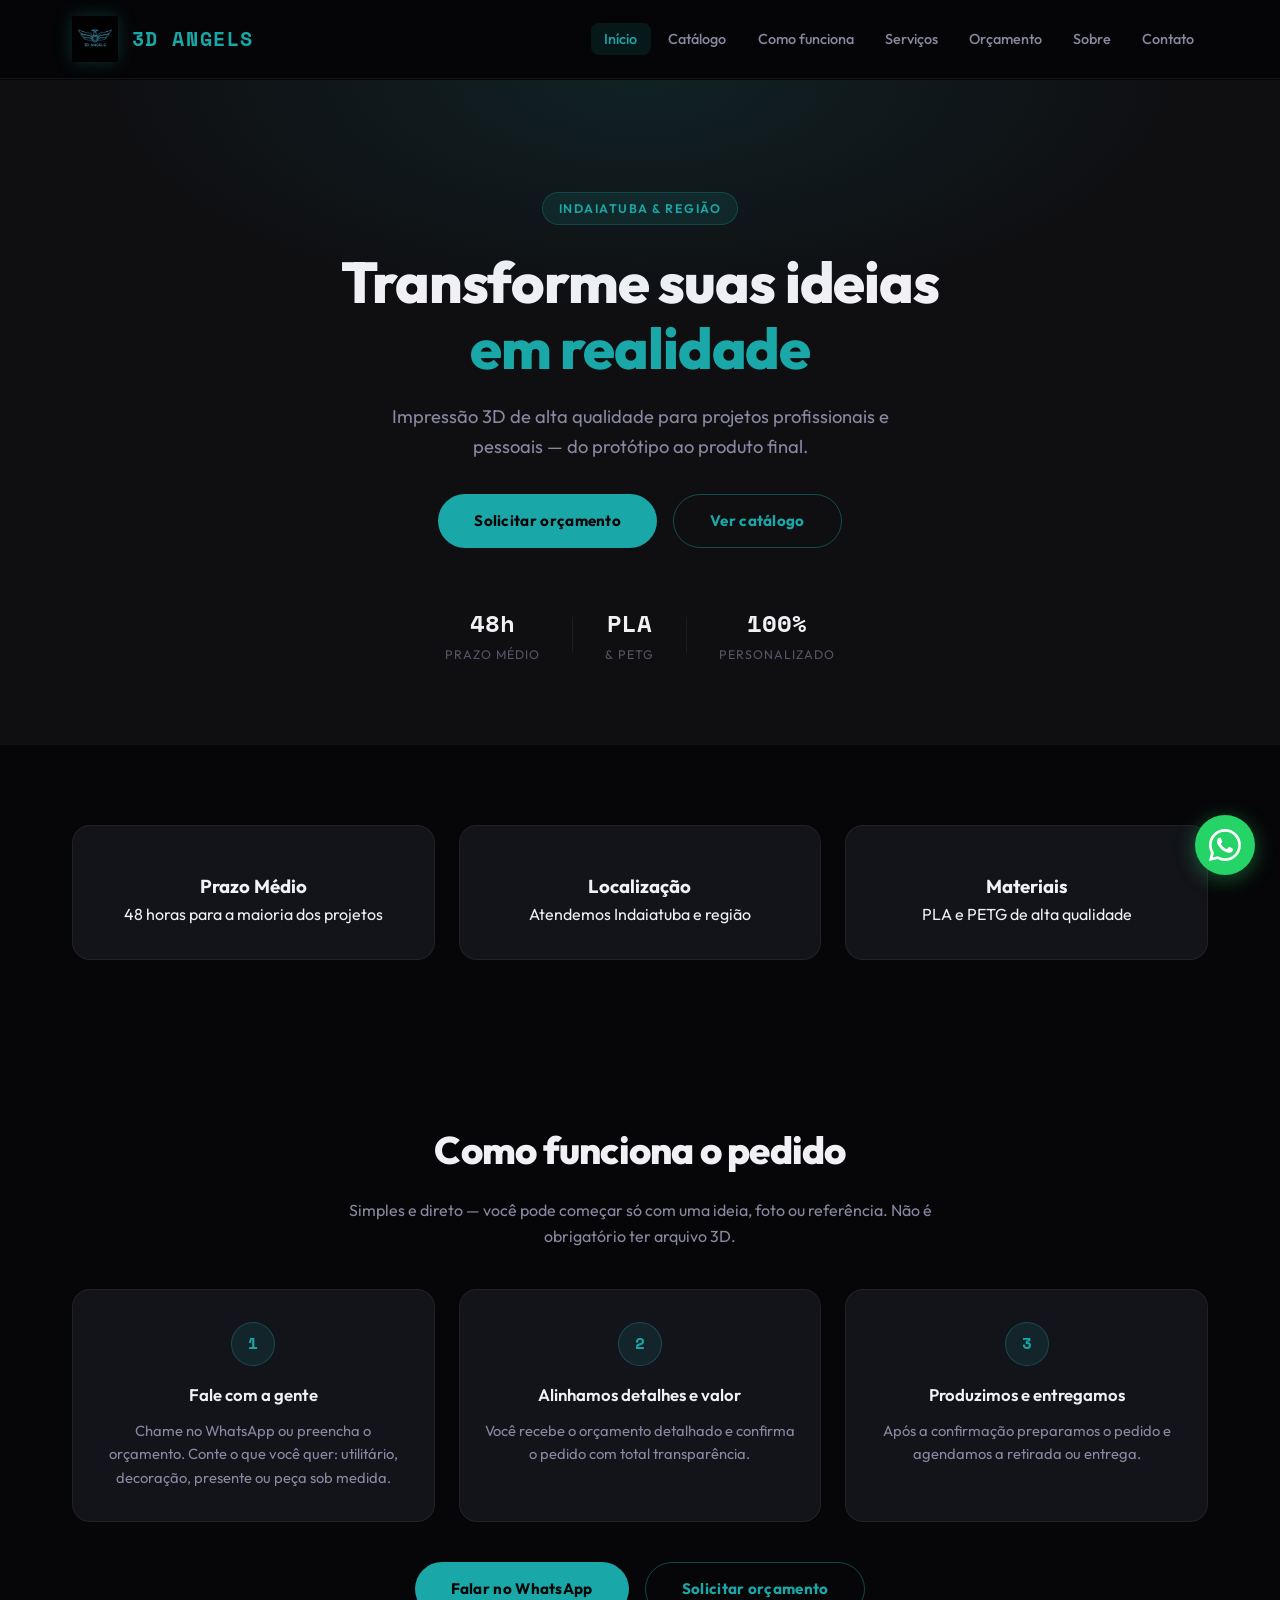
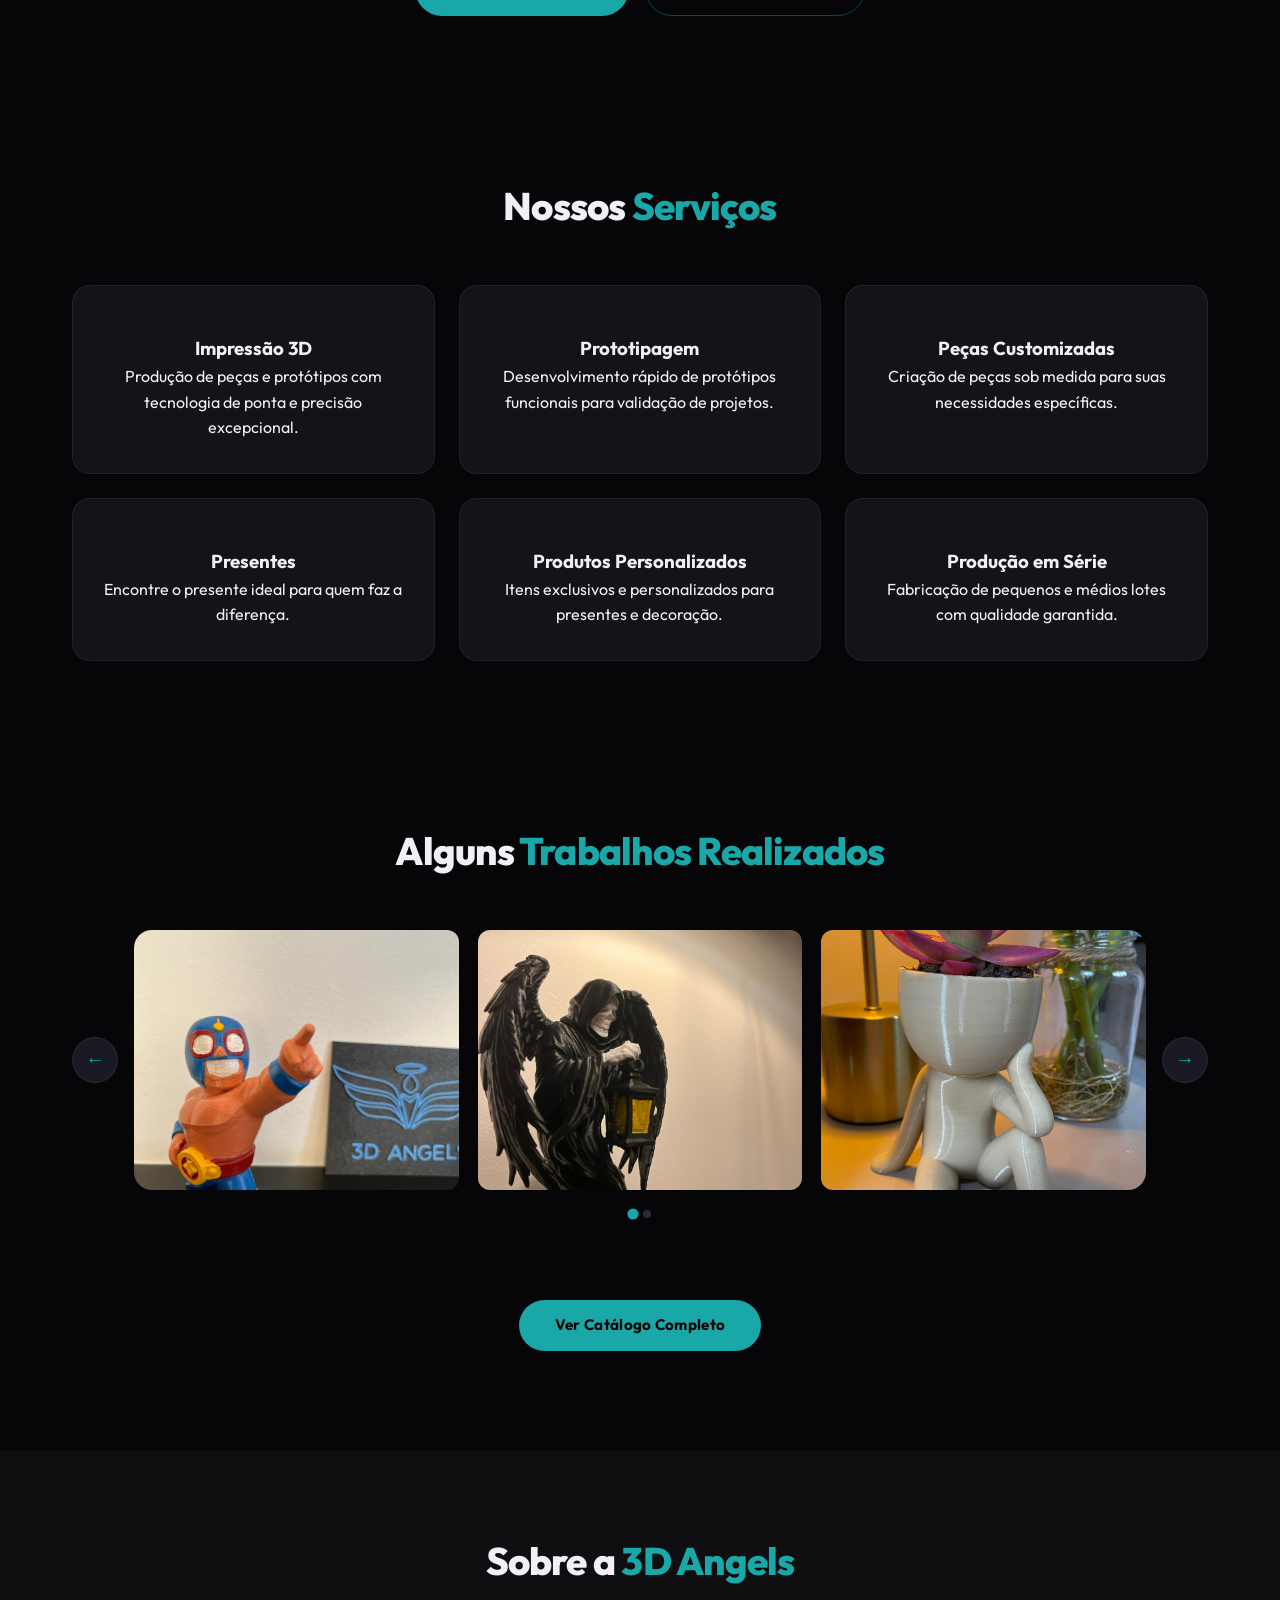
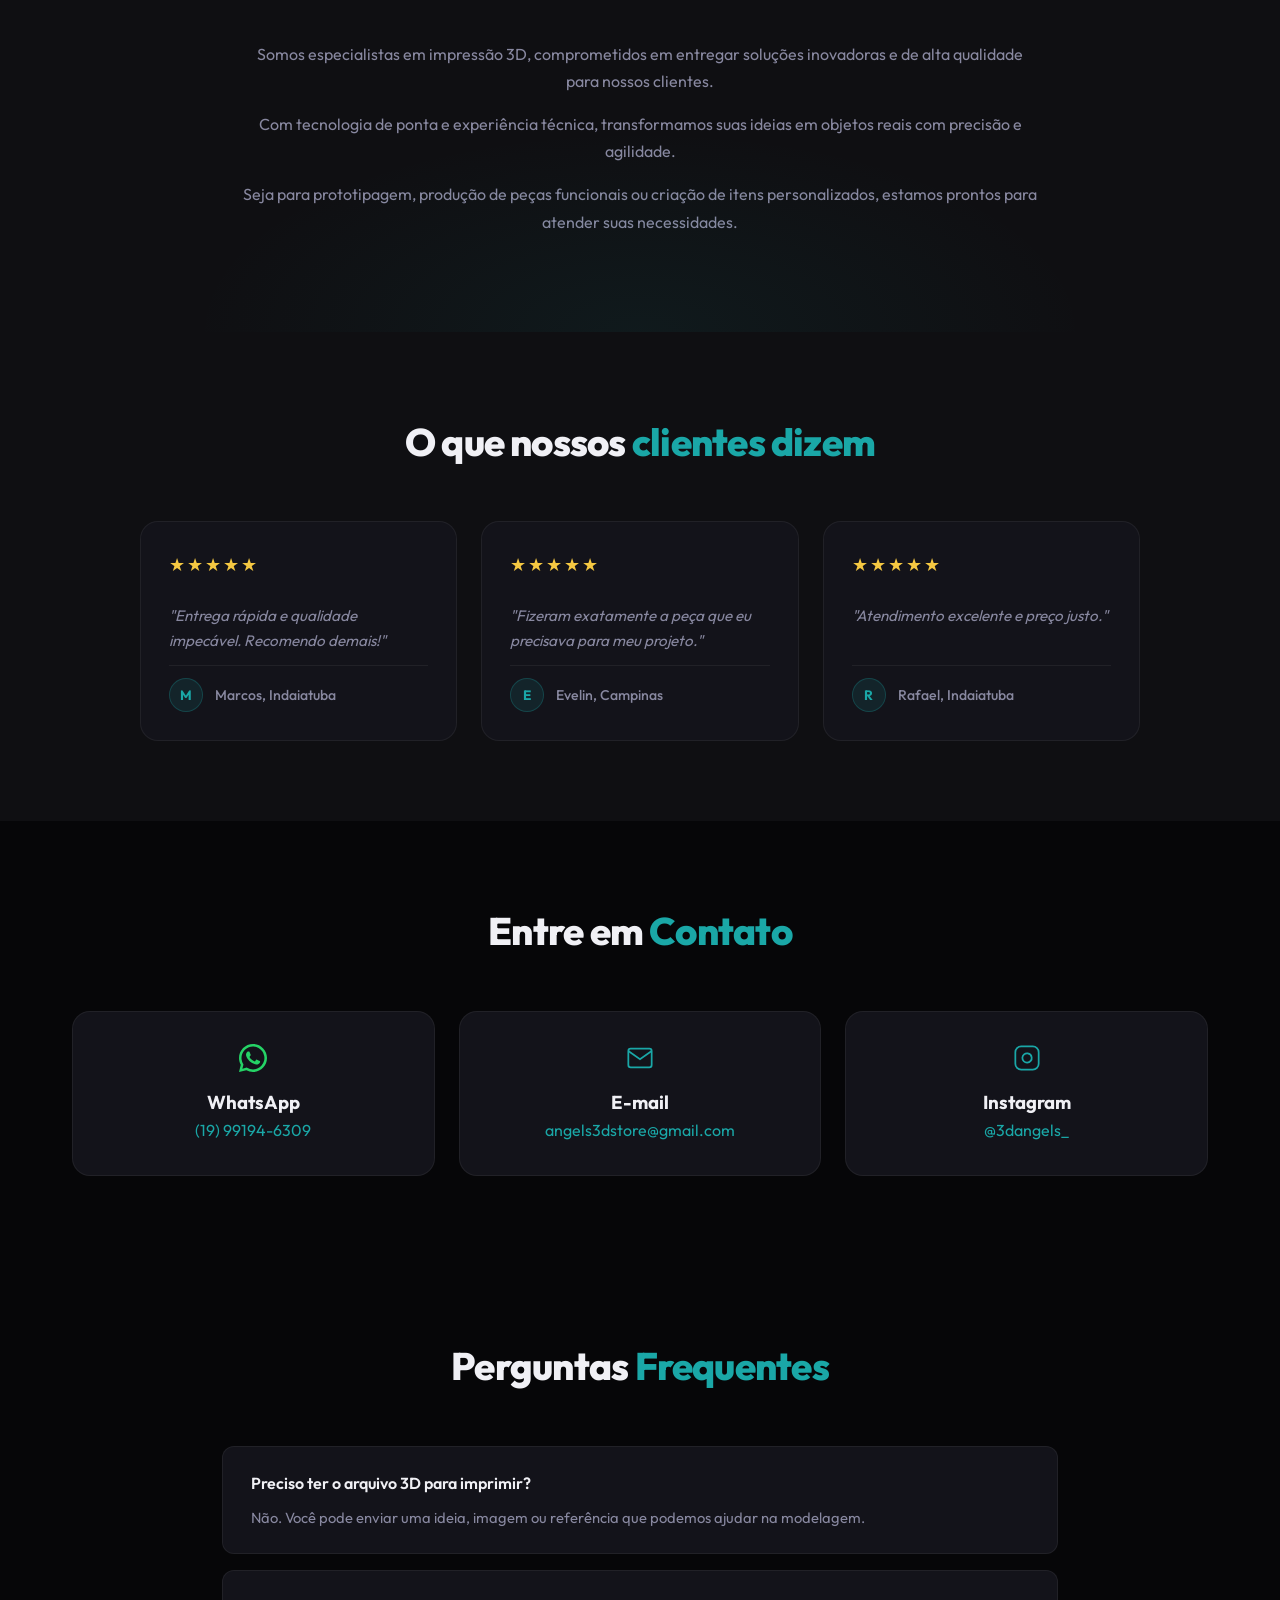
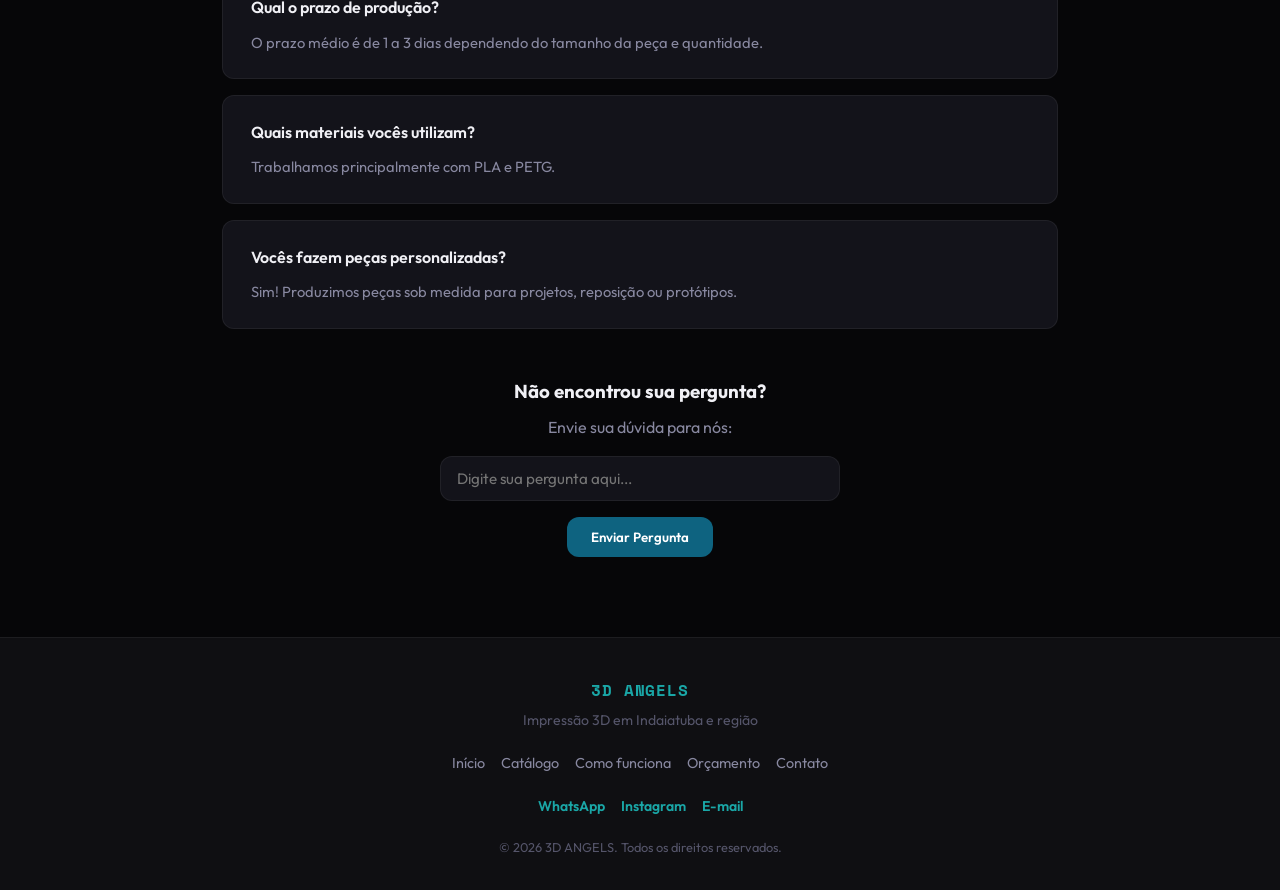
==== commit 7d992cee: "Update index.html" ====
--- a/index.html
+++ b/index.html
@@ -4,9 +4,7 @@
     <meta charset="UTF-8">
     <meta name="viewport" content="width=device-width, initial-scale=1.0, viewport-fit=cover">
     <title>Impressão 3D em Indaiatuba - SP | 3D Angels</title>
-
-    <!-- ✅ META SEO -->
-    <meta name="description" content="3D Angels - Impressão 3D de alta qualidade em Indaiatuba e região. Peças personalizadas, protótipos, presentes e decoração em PLA, PETG, ABS e TPU. Solicite seu orçamento!">
+    <meta name="description" content="3D Angels - Impressão 3D de alta qualidade em Indaiatuba e região. Peças personalizadas, protótipos, presentes e decoração em PLA e PETG. Solicite seu orçamento!">
     <meta name="keywords" content="impressão 3D Indaiatuba, impressão 3D SP, peças 3D personalizadas, prototipagem, presentes 3D, 3D Angels">
     <meta name="author" content="3D Angels">
     <meta property="og:title" content="Impressão 3D em Indaiatuba | 3D Angels">
@@ -16,63 +14,84 @@
     <meta property="og:locale" content="pt_BR">
     <meta name="twitter:card" content="summary_large_image">
     <meta name="theme-color" content="#0e6380">
-
-    <!-- ✅ FAVICON -->
     <link rel="icon" type="image/png" href="img/logo.png">
     <link rel="apple-touch-icon" href="img/logo.png">
-
     <link rel="stylesheet" href="style.css">
 </head>
 <body id="top">
 
-    <a href="#main-content" class="skip-link">Pular para o conteúdo</a>
-
-    <header>
-        <nav>
-            <div class="logo-container" onclick="location.reload()" style="cursor:pointer;">
-                <img src="img/logo.png" alt="Logo 3D Angels" class="logo-img">
-                <span class="logo-text">3D ANGELS</span>
-            </div>
-            <button type="button" class="menu-toggle" onclick="toggleMenu()" aria-label="Abrir ou fechar o menu" aria-expanded="false" aria-controls="navLinks">☰</button>
-            <ul class="nav-links" id="navLinks">
-                <li><a href="#home">Início</a></li>
-                <li><a href="catalogo.html">Catálogo</a></li>
-                <li><a href="#como-funciona">Como funciona</a></li>
-                <li><a href="#services">Serviços</a></li>
-                <li><a href="orcamento.html">Orçamento</a></li>
-                <li><a href="#about">Sobre</a></li>
-                <li><a href="#contact">Contato</a></li>
-            </ul>
-        </nav>
-    </header>
-
-    <main id="main-content">
-
+<a href="#main-content" class="skip-link">Pular para o conteúdo</a>
+
+<header>
+    <nav>
+        <div class="logo-container" onclick="location.reload()" style="cursor:pointer;">
+            <img src="img/logo.png" alt="Logo 3D Angels" class="logo-img">
+            <span class="logo-text">3D ANGELS</span>
+        </div>
+        <button type="button" class="menu-toggle" onclick="toggleMenu()" aria-label="Abrir ou fechar o menu" aria-expanded="false" aria-controls="navLinks">☰</button>
+        <ul class="nav-links" id="navLinks">
+            <li><a href="#home">Início</a></li>
+            <li><a href="catalogo.html">Catálogo</a></li>
+            <li><a href="#como-funciona">Como funciona</a></li>
+            <li><a href="#services">Serviços</a></li>
+            <li><a href="orcamento.html">Orçamento</a></li>
+            <li><a href="#about">Sobre</a></li>
+            <li><a href="#contact">Contato</a></li>
+        </ul>
+    </nav>
+</header>
+
+<main id="main-content">
+
+    <!-- ===================== HERO ===================== -->
     <section id="home" class="hero">
-        <div class="hero-content">
-            <h1>Transforme Suas Ideias em Realidade</h1>
-            <p>Impressão 3D de alta qualidade para projetos profissionais e pessoais</p>
-            <a href="orcamento.html" class="cta-button">Solicite um Orçamento</a>
-        </div>
-    </section>
-
+        <div class="hero-eyebrow">Indaiatuba & região</div>
+        <h1>Transforme suas ideias<br><span>em realidade</span></h1>
+        <p>Impressão 3D de alta qualidade para projetos profissionais e pessoais — do protótipo ao produto final.</p>
+        <div class="hero-actions">
+            <a href="orcamento.html" class="cta-button">Solicitar orçamento</a>
+            <a href="catalogo.html" class="cta-button cta-button-secondary">Ver catálogo</a>
+        </div>
+        <div class="hero-stats">
+            <div class="hero-stat">
+                <span class="hero-stat-num">48h</span>
+                <span class="hero-stat-label">Prazo médio</span>
+            </div>
+            <div class="hero-stat-divider"></div>
+            <div class="hero-stat">
+                <span class="hero-stat-num">PLA</span>
+                <span class="hero-stat-label">& PETG</span>
+            </div>
+            <div class="hero-stat-divider"></div>
+            <div class="hero-stat">
+                <span class="hero-stat-num">100%</span>
+                <span class="hero-stat-label">Personalizado</span>
+            </div>
+        </div>
+    </section>
+
+    <!-- ===================== HIGHLIGHTS ===================== -->
     <section class="highlights">
         <div class="highlights-grid">
             <div class="highlight-card fade-in">
+                <div class="highlight-icon"></div>
                 <h3>Prazo Médio</h3>
                 <p>48 horas para a maioria dos projetos</p>
             </div>
             <div class="highlight-card fade-in">
+                <div class="highlight-icon"></div>
                 <h3>Localização</h3>
                 <p>Atendemos Indaiatuba e região</p>
             </div>
             <div class="highlight-card fade-in">
+                <div class="highlight-icon"></div>
                 <h3>Materiais</h3>
-                <p>PLA e  PETG</p>
-            </div>
-        </div>
-    </section>
-
+                <p>PLA e PETG de alta qualidade</p>
+            </div>
+        </div>
+    </section>
+
+    <!-- ===================== COMO FUNCIONA ===================== -->
     <section id="como-funciona" class="como-funciona" aria-labelledby="titulo-como-funciona">
         <h2 id="titulo-como-funciona" class="section-title">Como funciona o pedido</h2>
         <p class="como-funciona-intro">Simples e direto — você pode começar só com uma ideia, foto ou referência. Não é obrigatório ter arquivo 3D.</p>
@@ -85,7 +104,7 @@
             <div class="passo-card fade-in">
                 <span class="passo-num" aria-hidden="true">2</span>
                 <h3>Alinhamos detalhes e valor</h3>
-                <p>Você recebe o orçamento e confirma o pedido.</p>
+                <p>Você recebe o orçamento detalhado e confirma o pedido com total transparência.</p>
             </div>
             <div class="passo-card fade-in">
                 <span class="passo-num" aria-hidden="true">3</span>
@@ -99,39 +118,46 @@
         </div>
     </section>
 
+    <!-- ===================== SERVIÇOS ===================== -->
     <section id="services" class="services">
-        <h2 class="section-title">Nossos Serviços</h2>
+        <h2 class="section-title">Nossos <span>Serviços</span></h2>
         <div class="services-grid">
             <div class="service-card fade-in">
+                <div class="service-icon"></div>
                 <h3>Impressão 3D</h3>
                 <p>Produção de peças e protótipos com tecnologia de ponta e precisão excepcional.</p>
             </div>
             <div class="service-card fade-in">
+                <div class="service-icon"></div>
                 <h3>Prototipagem</h3>
                 <p>Desenvolvimento rápido de protótipos funcionais para validação de projetos.</p>
             </div>
             <div class="service-card fade-in">
+                <div class="service-icon"></div>
                 <h3>Peças Customizadas</h3>
                 <p>Criação de peças sob medida para suas necessidades específicas.</p>
             </div>
             <div class="service-card fade-in">
+                <div class="service-icon"></div>
                 <h3>Presentes</h3>
                 <p>Encontre o presente ideal para quem faz a diferença.</p>
             </div>
             <div class="service-card fade-in">
+                <div class="service-icon"></div>
                 <h3>Produtos Personalizados</h3>
                 <p>Itens exclusivos e personalizados para presentes e decoração.</p>
             </div>
             <div class="service-card fade-in">
+                <div class="service-icon"></div>
                 <h3>Produção em Série</h3>
                 <p>Fabricação de pequenos e médios lotes com qualidade garantida.</p>
             </div>
         </div>
     </section>
 
-    <!-- GALERIA COM CARROSSEL -->
+    <!-- ===================== PORTFÓLIO ===================== -->
     <section class="portfolio">
-        <h2 class="section-title">Alguns Trabalhos Realizados</h2>
+        <h2 class="section-title">Alguns <span>Trabalhos Realizados</span></h2>
         <div class="carousel-wrapper">
             <button type="button" class="carousel-btn prev" onclick="moverCarrossel(-1)" aria-label="Ver imagens anteriores">&#8592;</button>
             <div class="carousel-track" id="carouselTrack">
@@ -151,56 +177,78 @@
         </div>
     </section>
 
+    <!-- ===================== SOBRE ===================== -->
     <section id="about" class="about">
         <div class="about-content">
-            <h2 class="section-title">Sobre a 3D Angels</h2>
+            <h2 class="section-title">Sobre a <span>3D Angels</span></h2>
             <p>Somos especialistas em impressão 3D, comprometidos em entregar soluções inovadoras e de alta qualidade para nossos clientes.</p>
             <p>Com tecnologia de ponta e experiência técnica, transformamos suas ideias em objetos reais com precisão e agilidade.</p>
             <p>Seja para prototipagem, produção de peças funcionais ou criação de itens personalizados, estamos prontos para atender suas necessidades.</p>
         </div>
     </section>
 
+    <!-- ===================== DEPOIMENTOS ===================== -->
     <section class="testimonials">
-        <h2 class="section-title">O que nossos clientes dizem</h2>
+        <h2 class="section-title">O que nossos <span>clientes dizem</span></h2>
         <div class="testimonials-grid">
             <div class="testimonial-card fade-in">
                 <div class="stars">★★★★★</div>
                 <p>"Entrega rápida e qualidade impecável. Recomendo demais!"</p>
-                <strong>- Marcos, Indaiatuba</strong>
+                <div class="testimonial-author">
+                    <div class="testimonial-avatar">M</div>
+                    <strong>Marcos, Indaiatuba</strong>
+                </div>
             </div>
             <div class="testimonial-card fade-in">
                 <div class="stars">★★★★★</div>
                 <p>"Fizeram exatamente a peça que eu precisava para meu projeto."</p>
-                <strong>- Evelin, Campinas</strong>
+                <div class="testimonial-author">
+                    <div class="testimonial-avatar">E</div>
+                    <strong>Evelin, Campinas</strong>
+                </div>
             </div>
             <div class="testimonial-card fade-in">
                 <div class="stars">★★★★★</div>
                 <p>"Atendimento excelente e preço justo."</p>
-                <strong>- Rafael, Indaiatuba</strong>
-            </div>
-        </div>
-    </section>
-
+                <div class="testimonial-author">
+                    <div class="testimonial-avatar">R</div>
+                    <strong>Rafael, Indaiatuba</strong>
+                </div>
+            </div>
+        </div>
+    </section>
+
+    <!-- ===================== CONTATO ===================== -->
     <section id="contact" class="contact">
-        <h2 class="section-title">Entre em Contato</h2>
+        <h2 class="section-title">Entre em <span>Contato</span></h2>
         <div class="contact-info">
             <div class="contact-card fade-in">
+                <div class="contact-icon">
+                    <svg width="28" height="28" viewBox="0 0 24 24" fill="#25D366"><path d="M17.472 14.382c-.297-.149-1.758-.867-2.03-.967-.273-.099-.471-.148-.67.15-.197.297-.767.966-.94 1.164-.173.199-.347.223-.644.075-.297-.15-1.255-.463-2.39-1.475-.883-.788-1.48-1.761-1.653-2.059-.173-.297-.018-.458.13-.606.134-.133.298-.347.446-.52.149-.174.198-.298.298-.497.099-.198.05-.371-.025-.52-.075-.149-.669-1.612-.916-2.207-.242-.579-.487-.5-.669-.51-.173-.008-.371-.01-.57-.01-.198 0-.52.074-.792.372-.272.297-1.04 1.016-1.04 2.479 0 1.462 1.065 2.875 1.213 3.074.149.198 2.096 3.2 5.077 4.487.709.306 1.262.489 1.694.625.712.227 1.36.195 1.871.118.571-.085 1.758-.719 2.006-1.413.248-.694.248-1.289.173-1.413-.074-.124-.272-.198-.57-.347z"/><path d="M12 0C5.373 0 0 5.373 0 12c0 2.127.558 4.126 1.535 5.858L0 24l6.302-1.513A11.946 11.946 0 0 0 12 24c6.627 0 12-5.373 12-12S18.627 0 12 0zm0 21.818a9.818 9.818 0 0 1-5.006-1.373l-.36-.214-3.737.897.934-3.62-.235-.372A9.818 9.818 0 1 1 12 21.818z"/></svg>
+                </div>
                 <h3>WhatsApp</h3>
                 <a href="https://wa.me/5519991946309" target="_blank" rel="noopener noreferrer">(19) 99194-6309</a>
             </div>
             <div class="contact-card fade-in">
+                <div class="contact-icon">
+                    <svg width="28" height="28" viewBox="0 0 24 24" fill="none" stroke="var(--neon-blue)" stroke-width="1.5"><path d="M4 4h16c1.1 0 2 .9 2 2v12c0 1.1-.9 2-2 2H4c-1.1 0-2-.9-2-2V6c0-1.1.9-2 2-2z"/><polyline points="22,6 12,13 2,6"/></svg>
+                </div>
                 <h3>E-mail</h3>
                 <a href="mailto:angels3dstore@gmail.com">angels3dstore@gmail.com</a>
             </div>
             <div class="contact-card fade-in">
+                <div class="contact-icon">
+                    <svg width="28" height="28" viewBox="0 0 24 24" fill="none" stroke="var(--neon-blue)" stroke-width="1.5"><rect x="2" y="2" width="20" height="20" rx="5"/><path d="M16 11.37A4 4 0 1 1 12.63 8 4 4 0 0 1 16 11.37z"/><line x1="17.5" y1="6.5" x2="17.51" y2="6.5"/></svg>
+                </div>
                 <h3>Instagram</h3>
                 <a href="https://www.instagram.com/3dangels_" target="_blank" rel="noopener noreferrer">@3dangels_</a>
             </div>
         </div>
     </section>
 
+    <!-- ===================== FAQ ===================== -->
     <section class="faq">
-        <h2 class="section-title">Perguntas Frequentes</h2>
+        <h2 class="section-title">Perguntas <span>Frequentes</span></h2>
         <div class="faq-container">
             <div class="faq-item">
                 <h3>Preciso ter o arquivo 3D para imprimir?</h3>
@@ -212,7 +260,7 @@
             </div>
             <div class="faq-item">
                 <h3>Quais materiais vocês utilizam?</h3>
-                <p>Trabalhamos principalmente com PLA, PETG, ABS e TPU.</p>
+                <p>Trabalhamos principalmente com PLA e PETG.</p>
             </div>
             <div class="faq-item">
                 <h3>Vocês fazem peças personalizadas?</h3>
@@ -227,61 +275,66 @@
         </div>
     </section>
 
-    </main>
-
-    <footer class="site-footer">
-        <div class="footer-inner">
-            <div class="footer-brand">
-                <strong>3D ANGELS</strong>
-                <span>Impressão 3D em Indaiatuba e região</span>
-            </div>
-            <nav class="footer-nav" aria-label="Links do rodapé">
-                <a href="#home">Início</a>
-                <a href="catalogo.html">Catálogo</a>
-                <a href="#como-funciona">Como funciona</a>
-                <a href="orcamento.html">Orçamento</a>
-                <a href="#contact">Contato</a>
-            </nav>
-            <div class="footer-social">
-                <a href="https://wa.me/5519991946309" target="_blank" rel="noopener noreferrer">WhatsApp</a>
-                <a href="https://www.instagram.com/3dangels_" target="_blank" rel="noopener noreferrer">Instagram</a>
-                <a href="mailto:angels3dstore@gmail.com">E-mail</a>
-            </div>
-            <p class="footer-copy">&copy; 2026 3D ANGELS. Todos os direitos reservados.</p>
-        </div>
-    </footer>
-
-    <a href="#top" class="back-to-top" aria-label="Voltar ao topo" aria-hidden="true" tabindex="-1"><span aria-hidden="true">↑</span></a>
-
-    <!-- ✅ BOTÃO FLUTUANTE WHATSAPP -->
-    <a href="https://wa.me/5519991946309" class="whatsapp-float" target="_blank" rel="noopener noreferrer" title="Fale conosco no WhatsApp">
-        <svg xmlns="http://www.w3.org/2000/svg" viewBox="0 0 32 32" width="32" height="32" fill="white">
-            <path d="M16 0C7.163 0 0 7.163 0 16c0 2.822.736 5.466 2.027 7.761L0 32l8.481-2.003A15.93 15.93 0 0 0 16 32c8.837 0 16-7.163 16-16S24.837 0 16 0zm0 29.333a13.27 13.27 0 0 1-6.748-1.833l-.484-.287-5.033 1.188 1.227-4.895-.317-.502A13.267 13.267 0 0 1 2.667 16C2.667 8.636 8.636 2.667 16 2.667S29.333 8.636 29.333 16 23.364 29.333 16 29.333zm7.273-9.926c-.398-.199-2.354-1.162-2.719-1.294-.365-.133-.631-.199-.897.199-.266.398-1.029 1.294-1.261 1.56-.232.266-.465.299-.863.1-.398-.199-1.681-.62-3.203-1.977-1.184-1.056-1.983-2.36-2.215-2.758-.232-.398-.025-.613.174-.811.179-.178.398-.465.597-.698.199-.232.266-.398.398-.664.133-.266.066-.498-.033-.697-.1-.199-.897-2.162-1.229-2.96-.324-.778-.653-.673-.897-.686l-.764-.013c-.266 0-.697.1-1.063.498-.365.398-1.394 1.362-1.394 3.322s1.427 3.853 1.626 4.119c.199.266 2.808 4.287 6.803 6.013.951.411 1.693.657 2.271.841.954.304 1.822.261 2.508.158.765-.114 2.354-.962 2.686-1.891.332-.929.332-1.726.232-1.891-.099-.166-.365-.266-.763-.465z"/>
-        </svg>
-    </a>
-
-    <script type="application/ld+json">
-    {
-        "@context": "https://schema.org",
-        "@type": "LocalBusiness",
-        "name": "3D Angels",
-        "description": "Impressão 3D de alta qualidade em Indaiatuba e região. Peças personalizadas, protótipos e presentes em PLA, PETG, ABS e TPU.",
-        "email": "angels3dstore@gmail.com",
-        "telephone": "+55-19-99194-6309",
-        "image": "img/logo.png",
-        "areaServed": {
-            "@type": "AdministrativeArea",
-            "name": "Indaiatuba e região, São Paulo"
-        },
-        "sameAs": [
-            "https://www.instagram.com/3dangels_"
-        ]
+</main>
+
+<footer class="site-footer">
+    <div class="footer-inner">
+        <div class="footer-brand">
+            <strong>3D ANGELS</strong>
+            <span>Impressão 3D em Indaiatuba e região</span>
+        </div>
+        <nav class="footer-nav" aria-label="Links do rodapé">
+            <a href="#home">Início</a>
+            <a href="catalogo.html">Catálogo</a>
+            <a href="#como-funciona">Como funciona</a>
+            <a href="orcamento.html">Orçamento</a>
+            <a href="#contact">Contato</a>
+        </nav>
+        <div class="footer-social">
+            <a href="https://wa.me/5519991946309" target="_blank" rel="noopener noreferrer">WhatsApp</a>
+            <a href="https://www.instagram.com/3dangels_" target="_blank" rel="noopener noreferrer">Instagram</a>
+            <a href="mailto:angels3dstore@gmail.com">E-mail</a>
+        </div>
+        <p class="footer-copy">&copy; 2026 3D ANGELS. Todos os direitos reservados.</p>
+    </div>
+</footer>
+
+<a href="#top" class="back-to-top" aria-label="Voltar ao topo" aria-hidden="true" tabindex="-1"><span aria-hidden="true">↑</span></a>
+
+<a href="https://wa.me/5519991946309" class="whatsapp-float" target="_blank" rel="noopener noreferrer" title="Fale conosco no WhatsApp">
+    <svg xmlns="http://www.w3.org/2000/svg" viewBox="0 0 32 32" width="32" height="32" fill="white">
+        <path d="M16 0C7.163 0 0 7.163 0 16c0 2.822.736 5.466 2.027 7.761L0 32l8.481-2.003A15.93 15.93 0 0 0 16 32c8.837 0 16-7.163 16-16S24.837 0 16 0zm0 29.333a13.27 13.27 0 0 1-6.748-1.833l-.484-.287-5.033 1.188 1.227-4.895-.317-.502A13.267 13.267 0 0 1 2.667 16C2.667 8.636 8.636 2.667 16 2.667S29.333 8.636 29.333 16 23.364 29.333 16 29.333zm7.273-9.926c-.398-.199-2.354-1.162-2.719-1.294-.365-.133-.631-.199-.897.199-.266.398-1.029 1.294-1.261 1.56-.232.266-.465.299-.863.1-.398-.199-1.681-.62-3.203-1.977-1.184-1.056-1.983-2.36-2.215-2.758-.232-.398-.025-.613.174-.811.179-.178.398-.465.597-.698.199-.232.266-.398.398-.664.133-.266.066-.498-.033-.697-.1-.199-.897-2.162-1.229-2.96-.324-.778-.653-.673-.897-.686l-.764-.013c-.266 0-.697.1-1.063.498-.365.398-1.394 1.362-1.394 3.322s1.427 3.853 1.626 4.119c.199.266 2.808 4.287 6.803 6.013.951.411 1.693.657 2.271.841.954.304 1.822.261 2.508.158.765-.114 2.354-.962 2.686-1.891.332-.929.332-1.726.232-1.891-.099-.166-.365-.266-.763-.465z"/>
+    </svg>
+</a>
+
+<script type="application/ld+json">
+{
+    "@context": "https://schema.org",
+    "@type": "LocalBusiness",
+    "name": "3D Angels",
+    "description": "Impressão 3D de alta qualidade em Indaiatuba e região. Peças personalizadas, protótipos e presentes em PLA e PETG.",
+    "email": "angels3dstore@gmail.com",
+    "telephone": "+55-19-99194-6309",
+    "image": "img/logo.png",
+    "areaServed": {
+        "@type": "AdministrativeArea",
+        "name": "Indaiatuba e região, São Paulo"
+    },
+    "sameAs": ["https://www.instagram.com/3dangels_"]
+}
+</script>
+
+<script src="js/back-to-top.js"></script>
+<script src="js/Faq.js"></script>
+<script src="js/main.js"></script>
+<script>
+    function toggleMenu() {
+        var navLinks = document.getElementById('navLinks');
+        var btn = document.querySelector('.menu-toggle');
+        navLinks.classList.toggle('active');
+        if (btn) btn.setAttribute('aria-expanded', navLinks.classList.contains('active'));
     }
-    </script>
-
-    <script src="js/back-to-top.js"></script>
-    <script src="js/Faq.js"></script>
-    <script src="js/main.js"></script>
+</script>
 
 </body>
 </html>
--- a/style.css
+++ b/style.css
@@ -1,5 +1,8 @@
+/* ===================== FONTS ===================== */
+@import url('https://fonts.googleapis.com/css2?family=Outfit:wght@300;400;500;600;700;800&family=Space+Mono:wght@400;700&display=swap');
+
 /* ===================== RESET ===================== */
-* {
+*, *::before, *::after {
     margin: 0;
     padding: 0;
     box-sizing: border-box;
@@ -12,27 +15,47 @@
 }
 
 @media (prefers-reduced-motion: reduce) {
-    html {
-        scroll-behavior: auto;
-    }
-
-    .fade-in {
-        transition: none;
-    }
-
-    .back-to-top {
-        transition: none;
-    }
-
-    .passo-card {
-        transition: none;
-    }
-
-    .passo-card:hover {
-        transform: none;
-    }
-}
-
+    html { scroll-behavior: auto; }
+    .fade-in { transition: none; }
+    .back-to-top { transition: none; }
+    .passo-card { transition: none; }
+    .passo-card:hover { transform: none; }
+}
+
+/* ===================== VARIÁVEIS ===================== */
+:root {
+    --neon-blue:   #1aa7a7;
+    --dark-blue:   #0e6380;
+    --black:       #060608;
+    --dark-gray:   #0f0f12;
+    --card-bg:     #13131a;
+    --card-border: rgba(255,255,255,0.06);
+    --surface:     #1a1a24;
+    --light-gray:  #2a2a35;
+    --text-primary:   #f0f0f5;
+    --text-secondary: #8888a0;
+    --text-muted:     #55556a;
+    --accent:      #1aa7a7;
+    --accent-dim:  rgba(26,167,167,0.12);
+    --accent-glow: rgba(26,167,167,0.25);
+    --green:       #25D366;
+    --radius-sm:   8px;
+    --radius-md:   12px;
+    --radius-lg:   18px;
+    --radius-xl:   24px;
+}
+
+/* ===================== BASE ===================== */
+body {
+    font-family: 'Outfit', sans-serif;
+    background-color: var(--black);
+    color: var(--text-primary);
+    line-height: 1.6;
+    overflow-x: hidden;
+    -webkit-font-smoothing: antialiased;
+}
+
+/* ===================== ACESSIBILIDADE ===================== */
 .skip-link {
     position: absolute;
     left: -9999px;
@@ -44,89 +67,57 @@
     text-decoration: none;
     border-radius: 0 0 8px 0;
 }
-
-.skip-link:focus {
-    left: 0;
-    top: 0;
-    outline: 2px solid #fff;
-    outline-offset: 2px;
-}
-
+.skip-link:focus { left: 0; top: 0; outline: 2px solid #fff; outline-offset: 2px; }
+
+:focus-visible { outline: 2px solid var(--neon-blue); outline-offset: 2px; }
+.skip-link:focus-visible { outline: 2px solid #fff; }
+
+/* ===================== BACK TO TOP ===================== */
 .back-to-top {
     position: fixed;
     bottom: 100px;
     left: 22px;
     z-index: 9998;
-    width: 46px;
-    height: 46px;
+    width: 44px;
+    height: 44px;
     display: flex;
     align-items: center;
     justify-content: center;
     border-radius: 50%;
-    background: linear-gradient(135deg, var(--neon-blue), var(--dark-blue));
-    color: #fff;
-    font-size: 1.25rem;
+    background: var(--surface);
+    border: 1px solid var(--card-border);
+    color: var(--neon-blue);
+    font-size: 1.1rem;
     font-weight: bold;
     text-decoration: none;
-    box-shadow: 0 4px 16px rgba(26, 167, 167, 0.35);
     opacity: 0;
     visibility: hidden;
     pointer-events: none;
     transform: translateY(10px);
-    transition: opacity 0.25s ease, transform 0.25s ease, visibility 0.25s;
-}
-
+    transition: opacity 0.25s, transform 0.25s, visibility 0.25s, background 0.2s;
+}
 .back-to-top.is-visible {
-    opacity: 0.85;
+    opacity: 1;
     visibility: visible;
     pointer-events: auto;
     transform: translateY(0);
 }
-
 .back-to-top.is-visible:hover {
-    opacity: 1;
+    background: var(--accent-dim);
     transform: translateY(-3px);
-}
-
-.back-to-top:focus-visible {
-    outline: 2px solid var(--neon-blue);
-    outline-offset: 3px;
-}
-
-:focus-visible {
-    outline: 2px solid var(--neon-blue);
-    outline-offset: 2px;
-}
-
-.skip-link:focus-visible {
-    outline: 2px solid #fff;
-}
-
-:root {
-    --neon-blue: #1aa7a7;
-    --dark-blue: #0e6380;
-    --black: #000000;
-    --dark-gray: #1a1a1a;
-    --light-gray: #333333;
-}
-
-body {
-    font-family: 'Segoe UI', Tahoma, Geneva, Verdana, sans-serif;
-    background-color: var(--black);
-    color: #ffffff;
-    line-height: 1.6;
-    overflow-x: hidden;
 }
 
 /* ===================== HEADER ===================== */
 header {
-    background: linear-gradient(135deg, var(--black) 0%, var(--dark-gray) 100%);
+    background: rgba(6,6,8,0.85);
+    backdrop-filter: blur(20px);
+    -webkit-backdrop-filter: blur(20px);
     padding: 1rem 0;
     position: fixed;
     width: 100%;
     top: 0;
     z-index: 1000;
-    box-shadow: 0 4px 20px rgba(0, 212, 255, 0.3);
+    border-bottom: 1px solid var(--card-border);
 }
 
 nav {
@@ -142,44 +133,47 @@
 .logo-container {
     display: flex;
     align-items: center;
-    gap: 1rem;
-}
-
+    gap: 0.85rem;
+}
 .logo-img {
-    height: 50px;
-    filter: drop-shadow(0 0 10px var(--neon-blue));
-}
-
+    height: 46px;
+    filter: drop-shadow(0 0 8px var(--accent-glow));
+}
 .logo-text {
-    font-size: 1.5rem;
-    font-weight: bold;
-    color: var(--neon-blue);
-    text-shadow: 0 0 10px var(--neon-blue);
+    font-family: 'Space Mono', monospace;
+    font-size: 1.25rem;
+    font-weight: 700;
+    color: var(--neon-blue);
+    letter-spacing: 0.08em;
 }
 
 .nav-links {
     display: flex;
-    gap: 2rem;
+    gap: 0.25rem;
     list-style: none;
 }
-
 .nav-links a {
-    color: #ffffff;
+    color: var(--text-secondary);
     text-decoration: none;
-    transition: 0.3s;
-}
-
+    font-size: 0.9rem;
+    font-weight: 500;
+    padding: 0.45rem 0.85rem;
+    border-radius: var(--radius-sm);
+    transition: color 0.2s, background 0.2s;
+}
 .nav-links a:hover,
 .nav-links a.active {
-    color: var(--neon-blue);
-}
+    color: var(--text-primary);
+    background: var(--accent-dim);
+}
+.nav-links a.active { color: var(--neon-blue); }
 
 .menu-toggle {
     display: none;
     background: none;
     border: none;
     color: var(--neon-blue);
-    font-size: 1.8rem;
+    font-size: 1.6rem;
     cursor: pointer;
     padding: 0.2rem 0.5rem;
 }
@@ -187,147 +181,173 @@
 /* ===================== HERO ===================== */
 .hero {
     margin-top: 80px;
-    padding: 6rem 2rem;
-    background: linear-gradient(135deg, var(--dark-gray), var(--black));
-    text-align: center;
-}
-
+    padding: 7rem 2rem 5rem;
+    background: var(--dark-gray);
+    text-align: center;
+    position: relative;
+    overflow: hidden;
+}
+.hero::before {
+    content: '';
+    position: absolute;
+    inset: 0;
+    background:
+        radial-gradient(ellipse 60% 50% at 50% 0%, rgba(26,167,167,0.12) 0%, transparent 70%);
+    pointer-events: none;
+}
 .hero h1 {
-    font-size: 3rem;
-    color: var(--neon-blue);
-    text-shadow: 0 0 20px var(--neon-blue);
-    margin-bottom: 1rem;
-}
-
+    font-size: clamp(2.2rem, 5vw, 3.6rem);
+    font-weight: 800;
+    color: var(--text-primary);
+    line-height: 1.15;
+    margin-bottom: 1.25rem;
+    letter-spacing: -0.02em;
+}
+.hero h1 span {
+    color: var(--neon-blue);
+}
 .hero p {
-    font-size: 1.3rem;
-    color: #ccc;
-}
-
+    font-size: 1.15rem;
+    color: var(--text-secondary);
+    max-width: 560px;
+    margin: 0 auto;
+    line-height: 1.65;
+}
+
+/* ===================== BOTÃO CTA ===================== */
 .cta-button {
-    display: inline-block;
+    display: inline-flex;
+    align-items: center;
+    justify-content: center;
     margin-top: 2rem;
-    padding: 1rem 2.5rem;
-    background: linear-gradient(135deg, var(--neon-blue), var(--dark-blue));
+    padding: 0.85rem 2.25rem;
+    background: var(--neon-blue);
     border-radius: 50px;
-    color: white;
+    color: var(--black);
     text-decoration: none;
-    font-weight: bold;
-    transition: 0.3s;
-}
-
+    font-weight: 700;
+    font-size: 0.95rem;
+    letter-spacing: 0.02em;
+    transition: opacity 0.2s, transform 0.2s, box-shadow 0.2s;
+    box-shadow: 0 0 0 0 var(--accent-glow);
+}
 .cta-button:hover {
-    opacity: 0.85;
+    opacity: 0.9;
     transform: translateY(-2px);
-}
+    box-shadow: 0 8px 28px var(--accent-glow);
+}
+.cta-button-secondary {
+    background: transparent;
+    border: 1.5px solid rgba(26,167,167,0.4);
+    color: var(--neon-blue);
+    box-shadow: none;
+}
+.cta-button-secondary:hover {
+    background: var(--accent-dim);
+    border-color: var(--neon-blue);
+    opacity: 1;
+}
+
+/* ===================== SECTION TITLE ===================== */
+.section-title {
+    text-align: center;
+    font-size: clamp(1.75rem, 3.5vw, 2.4rem);
+    font-weight: 800;
+    color: var(--text-primary);
+    margin-bottom: 3rem;
+    letter-spacing: -0.02em;
+}
+.section-title span { color: var(--neon-blue); }
 
 /* ===================== HIGHLIGHTS ===================== */
 .highlights {
-    padding: 4rem 2rem;
+    padding: 5rem 2rem;
     max-width: 1200px;
     margin: auto;
 }
-
 .highlights-grid {
     display: grid;
     grid-template-columns: repeat(auto-fit, minmax(220px, 1fr));
-    gap: 2rem;
-}
-
+    gap: 1.5rem;
+}
 .highlight-card {
-    background: linear-gradient(135deg, #1a1a1a, #333);
-    padding: 2rem;
-    border-radius: 15px;
-    text-align: center;
-    border: 1px solid var(--neon-blue);
-}
-
-/* ===================== COMO FUNCIONA O PEDIDO ===================== */
+    background: var(--card-bg);
+    padding: 2rem 1.5rem;
+    border-radius: var(--radius-lg);
+    text-align: center;
+    border: 1px solid var(--card-border);
+    transition: border-color 0.2s, transform 0.2s;
+}
+.highlight-card:hover {
+    border-color: rgba(26,167,167,0.3);
+    transform: translateY(-3px);
+}
+
+/* ===================== COMO FUNCIONA ===================== */
 .como-funciona {
     padding: 5rem 2rem;
     max-width: 1200px;
     margin: auto;
 }
-
 .como-funciona-intro {
     text-align: center;
-    color: #ccc;
-    max-width: 640px;
+    color: var(--text-secondary);
+    max-width: 600px;
     margin: -2rem auto 2.5rem;
-    font-size: 1.05rem;
-    line-height: 1.55;
-}
-
+    font-size: 1rem;
+    line-height: 1.6;
+}
 .passos-grid {
     display: grid;
     grid-template-columns: repeat(auto-fit, minmax(260px, 1fr));
-    gap: 2rem;
-}
-
+    gap: 1.5rem;
+}
 .passo-card {
-    background: linear-gradient(135deg, var(--dark-gray), var(--light-gray));
+    background: var(--card-bg);
     padding: 2rem 1.5rem;
-    border-radius: 15px;
-    text-align: center;
-    border: 1px solid rgba(26, 167, 167, 0.35);
-    transition: transform 0.3s;
-}
-
+    border-radius: var(--radius-lg);
+    text-align: center;
+    border: 1px solid var(--card-border);
+    transition: border-color 0.2s, transform 0.3s;
+}
 .passo-card:hover {
+    border-color: rgba(26,167,167,0.3);
     transform: translateY(-4px);
 }
-
 .passo-num {
     display: inline-flex;
     width: 44px;
     height: 44px;
     align-items: center;
     justify-content: center;
-    background: linear-gradient(135deg, var(--neon-blue), var(--dark-blue));
-    color: #fff;
-    font-weight: bold;
+    background: var(--accent-dim);
+    border: 1px solid rgba(26,167,167,0.3);
+    color: var(--neon-blue);
+    font-family: 'Space Mono', monospace;
+    font-weight: 700;
     border-radius: 50%;
     margin-bottom: 1rem;
-    font-size: 1.25rem;
-}
-
+    font-size: 1rem;
+}
 .passo-card h3 {
-    color: #fff;
-    margin-bottom: 0.75rem;
-    font-size: 1.15rem;
-}
-
+    color: var(--text-primary);
+    margin-bottom: 0.6rem;
+    font-size: 1.05rem;
+    font-weight: 600;
+}
 .passo-card p {
-    color: #ccc;
-    font-size: 0.95rem;
-    line-height: 1.55;
-    margin-bottom: 0;
-}
-
+    color: var(--text-secondary);
+    font-size: 0.92rem;
+    line-height: 1.6;
+}
 .como-funciona-cta {
     display: flex;
     flex-wrap: wrap;
     gap: 1rem;
     justify-content: center;
-    align-items: center;
     margin-top: 2.5rem;
 }
-
-.como-funciona-cta .cta-button {
-    margin-top: 0;
-}
-
-.cta-button-secondary {
-    background: transparent;
-    border: 2px solid var(--neon-blue);
-    color: var(--neon-blue);
-    box-shadow: none;
-}
-
-.cta-button-secondary:hover {
-    background: rgba(26, 167, 167, 0.12);
-    opacity: 1;
-}
+.como-funciona-cta .cta-button { margin-top: 0; }
 
 /* ===================== SERVIÇOS ===================== */
 .services {
@@ -335,29 +355,21 @@
     max-width: 1200px;
     margin: auto;
 }
-
-.section-title {
-    text-align: center;
-    font-size: 2.5rem;
-    color: var(--neon-blue);
-    margin-bottom: 3rem;
-}
-
 .services-grid {
     display: grid;
     grid-template-columns: repeat(auto-fit, minmax(280px, 1fr));
-    gap: 2rem;
-}
-
+    gap: 1.5rem;
+}
 .service-card {
-    background: linear-gradient(135deg, var(--dark-gray), var(--light-gray));
-    padding: 2rem;
-    border-radius: 15px;
-    text-align: center;
-    transition: 0.3s;
-}
-
+    background: var(--card-bg);
+    padding: 2rem 1.75rem;
+    border-radius: var(--radius-lg);
+    text-align: center;
+    border: 1px solid var(--card-border);
+    transition: border-color 0.2s, transform 0.3s;
+}
 .service-card:hover {
+    border-color: rgba(26,167,167,0.3);
     transform: translateY(-5px);
 }
 
@@ -367,97 +379,78 @@
     max-width: 1200px;
     margin: auto;
 }
-
-/* Carrossel */
 .carousel-wrapper {
     position: relative;
     display: flex;
     align-items: center;
     gap: 1rem;
 }
-
 .carousel-track {
     display: flex;
     overflow: hidden;
     gap: 1.2rem;
     width: 100%;
-    border-radius: 15px;
-}
-
+    border-radius: var(--radius-lg);
+}
 .carousel-track img {
     flex: 0 0 calc(33.333% - 0.8rem);
     height: 260px;
     object-fit: cover;
-    border-radius: 15px;
-    transition: transform 0.3s;
-}
-
+    border-radius: var(--radius-md);
+    transition: transform 0.3s, box-shadow 0.3s;
+}
 .carousel-track img:hover {
     transform: scale(1.03);
-    box-shadow: 0 8px 24px rgba(26, 167, 167, 0.3);
-}
-
+    box-shadow: 0 8px 32px rgba(26,167,167,0.2);
+}
 .carousel-btn {
-    background: var(--neon-blue);
-    border: none;
-    color: white;
-    font-size: 1.4rem;
-    width: 48px;
-    height: 48px;
+    background: var(--surface);
+    border: 1px solid var(--card-border);
+    color: var(--neon-blue);
+    font-size: 1.2rem;
+    width: 46px;
+    height: 46px;
     border-radius: 50%;
     cursor: pointer;
     flex-shrink: 0;
-    transition: 0.3s;
+    transition: background 0.2s, border-color 0.2s, transform 0.2s;
     display: flex;
     align-items: center;
     justify-content: center;
-    box-shadow: 0 4px 14px rgba(26, 167, 167, 0.4);
-}
-
+}
 .carousel-btn:hover {
-    background: var(--dark-blue);
-    transform: scale(1.1);
-}
-
-/* Bolinhas indicadoras */
+    background: var(--accent-dim);
+    border-color: var(--neon-blue);
+    transform: scale(1.08);
+}
 .carousel-counter {
     display: none;
     text-align: center;
     margin: 0.85rem 0 0.25rem;
-    font-size: 0.95rem;
+    font-size: 0.9rem;
     color: var(--neon-blue);
     font-weight: 600;
-    letter-spacing: 0.03em;
-}
-
-.carousel-counter:not([hidden]) {
-    min-height: 1.4em;
-}
-
+}
 .carousel-dots {
     display: flex;
     justify-content: center;
-    gap: 8px;
+    gap: 6px;
     margin-top: 1.2rem;
 }
-
 .carousel-dots .dot {
-    width: 10px;
-    height: 10px;
+    width: 8px;
+    height: 8px;
     padding: 0;
     border: none;
     border-radius: 50%;
-    background: #444;
+    background: var(--light-gray);
     cursor: pointer;
-    transition: 0.3s;
-    flex-shrink: 0;
-}
-
+    transition: background 0.3s, transform 0.3s;
+}
 .carousel-dots .dot.active {
     background: var(--neon-blue);
-    transform: scale(1.3);
-}
-
+    transform: scale(1.4);
+}
 .catalogo-btn-container {
     display: flex;
     justify-content: center;
@@ -468,44 +461,56 @@
 /* ===================== SOBRE ===================== */
 .about {
     padding: 5rem 2rem;
-    background: linear-gradient(135deg, var(--dark-gray), var(--black));
-    text-align: center;
-}
-
+    background: var(--dark-gray);
+    text-align: center;
+    position: relative;
+    overflow: hidden;
+}
+.about::before {
+    content: '';
+    position: absolute;
+    inset: 0;
+    background: radial-gradient(ellipse 50% 60% at 50% 100%, rgba(26,167,167,0.07) 0%, transparent 70%);
+    pointer-events: none;
+}
 .about-content p {
-    margin-bottom: 1rem;
-    color: #ccc;
+    color: var(--text-secondary);
     max-width: 800px;
-    margin-left: auto;
-    margin-right: auto;
+    margin: 0 auto 1rem;
+    font-size: 1rem;
+    line-height: 1.7;
 }
 
 /* ===================== DEPOIMENTOS ===================== */
 .testimonials {
     padding: 5rem 2rem;
-    background: #111;
-}
-
+    background: var(--dark-gray);
+}
 .testimonials-grid {
     max-width: 1000px;
     margin: auto;
     display: grid;
     grid-template-columns: repeat(auto-fit, minmax(280px, 1fr));
-    gap: 2rem;
-}
-
+    gap: 1.5rem;
+}
 .testimonial-card {
-    background: linear-gradient(135deg, #1a1a1a, #333);
-    padding: 2rem;
-    border-radius: 15px;
+    background: var(--card-bg);
+    padding: 1.75rem;
+    border-radius: var(--radius-lg);
+    border: 1px solid var(--card-border);
     font-style: italic;
-}
-
+    color: var(--text-secondary);
+    font-size: 0.95rem;
+    line-height: 1.65;
+    transition: border-color 0.2s;
+}
+.testimonial-card:hover { border-color: rgba(26,167,167,0.2); }
 .stars {
-    color: gold;
-    font-size: 1.4rem;
-    margin-bottom: 0.5rem;
+    color: #f5c842;
+    font-size: 1.1rem;
+    margin-bottom: 0.75rem;
     letter-spacing: 2px;
+    font-style: normal;
 }
 
 /* ===================== CONTATO ===================== */
@@ -514,25 +519,23 @@
     max-width: 1200px;
     margin: auto;
 }
-
 .contact-info {
     display: grid;
     grid-template-columns: repeat(auto-fit, minmax(280px, 1fr));
-    gap: 2rem;
-}
-
+    gap: 1.5rem;
+}
 .contact-card {
-    background: linear-gradient(135deg, var(--dark-gray), var(--light-gray));
-    padding: 2rem;
-    border-radius: 15px;
-    text-align: center;
-    transition: 0.3s;
-}
-
+    background: var(--card-bg);
+    padding: 2rem 1.75rem;
+    border-radius: var(--radius-lg);
+    text-align: center;
+    border: 1px solid var(--card-border);
+    transition: border-color 0.2s, transform 0.2s;
+}
 .contact-card:hover {
+    border-color: rgba(26,167,167,0.3);
     transform: translateY(-5px);
 }
-
 .contact-card a {
     color: var(--neon-blue);
     text-decoration: none;
@@ -542,77 +545,73 @@
 
 /* ===================== FAQ ===================== */
 .faq {
-    padding: 80px 20px;
+    padding: 5rem 2rem;
     max-width: 900px;
     margin: auto;
 }
-
 .faq-container {
-    margin-top: 40px;
+    margin-top: 2.5rem;
     display: flex;
     flex-direction: column;
-    gap: 20px;
-}
-
+    gap: 1rem;
+}
 .faq-item {
-    background: #1b1b1b;
-    padding: 20px;
-    border-radius: 10px;
-    border: 1px solid rgba(255, 255, 255, 0.08);
-}
-
+    background: var(--card-bg);
+    padding: 1.5rem 1.75rem;
+    border-radius: var(--radius-md);
+    border: 1px solid var(--card-border);
+    transition: border-color 0.2s;
+}
+.faq-item:hover { border-color: rgba(26,167,167,0.2); }
 .faq-item h3 {
-    color: #ffffff;
-    font-size: 18px;
-    margin-bottom: 10px;
-}
-
+    color: var(--text-primary);
+    font-size: 1rem;
+    font-weight: 600;
+    margin-bottom: 0.6rem;
+}
 .faq-item p {
-    color: #cfcfcf;
-    font-size: 14px;
-    line-height: 1.5;
-}
-
+    color: var(--text-secondary);
+    font-size: 0.92rem;
+    line-height: 1.6;
+}
 .faq-pergunta {
-    margin-top: 40px;
-    text-align: center;
-}
-
-.faq-pergunta h3 {
-    color: #ffffff;
-    margin-bottom: 10px;
-}
-
-.faq-pergunta p {
-    color: #cfcfcf;
-    margin-bottom: 15px;
-}
-
+    margin-top: 3rem;
+    text-align: center;
+}
+.faq-pergunta h3 { color: var(--text-primary); margin-bottom: 0.5rem; }
+.faq-pergunta p { color: var(--text-secondary); margin-bottom: 1rem; }
 .faq-pergunta input {
     width: 100%;
     max-width: 400px;
-    padding: 12px;
-    border-radius: 6px;
-    border: none;
-    margin-bottom: 15px;
+    padding: 12px 16px;
+    border-radius: var(--radius-md);
+    border: 1px solid var(--card-border);
+    background: var(--card-bg);
+    color: var(--text-primary);
+    font-family: 'Outfit', sans-serif;
+    font-size: 0.95rem;
+    margin-bottom: 1rem;
     display: block;
     margin-left: auto;
     margin-right: auto;
-}
-
+    transition: border-color 0.2s;
+}
+.faq-pergunta input:focus {
+    outline: none;
+    border-color: var(--neon-blue);
+}
 .faq-pergunta button {
-    background: #2e7bc4;
+    background: var(--dark-blue);
     color: white;
     border: none;
-    padding: 12px 20px;
-    border-radius: 6px;
+    padding: 12px 24px;
+    border-radius: var(--radius-md);
     cursor: pointer;
-    font-weight: bold;
-}
-
-.faq-pergunta button:hover {
-    background: #0d2c49;
-}
+    font-weight: 600;
+    font-family: 'Outfit', sans-serif;
+    transition: background 0.2s;
+}
+.faq-pergunta button:hover { background: var(--neon-blue); color: var(--black); }
 
 /* ===================== ORÇAMENTO ===================== */
 .orcamento {
@@ -620,290 +619,256 @@
     max-width: 700px;
     margin: auto;
 }
-
-/* Dicas */
 .orcamento-dicas {
     display: flex;
-    gap: 1.5rem;
+    gap: 1.25rem;
     margin-bottom: 2rem;
     flex-wrap: wrap;
 }
-
 .dica-bloco {
     flex: 1;
     min-width: 220px;
-    background: linear-gradient(135deg, #1a4fff, #0033cc);
+    background: var(--card-bg);
+    border: 1px solid rgba(26,167,167,0.2);
     padding: 1.5rem;
-    border-radius: 16px;
-}
-
+    border-radius: var(--radius-lg);
+}
 .dica-bloco h4 {
-    font-size: 1rem;
+    font-size: 0.9rem;
+    font-weight: 600;
     margin-bottom: 1rem;
-    color: #fff;
-}
-
-.dica-bloco ul {
-    list-style: none;
-    padding: 0;
-}
-
+    color: var(--neon-blue);
+    text-transform: uppercase;
+    letter-spacing: 0.05em;
+}
+.dica-bloco ul { list-style: none; padding: 0; }
 .dica-bloco ul li {
     margin-bottom: 0.5rem;
-    font-size: 0.9rem;
-    color: #dde;
-}
-
+    font-size: 0.88rem;
+    color: var(--text-secondary);
+}
 .materiais-grid {
     display: flex;
     flex-direction: column;
     gap: 0.5rem;
-    font-size: 0.9rem;
-    color: #dde;
-}
-
-/* Formulário */
+    font-size: 0.88rem;
+    color: var(--text-secondary);
+}
 .orcamento-form {
-    background: #111;
+    background: var(--card-bg);
     padding: 2rem;
-    border-radius: 20px;
-}
-
+    border-radius: var(--radius-xl);
+    border: 1px solid var(--card-border);
+}
 .form-row {
     display: grid;
     grid-template-columns: 1fr 1fr;
     gap: 1rem;
 }
-
 .form-group {
     display: flex;
     flex-direction: column;
-    margin-bottom: 1.2rem;
-}
-
+    margin-bottom: 1.25rem;
+}
 .form-group label {
-    margin-bottom: 0.4rem;
-    color: #aaa;
-    font-size: 0.88rem;
+    margin-bottom: 0.45rem;
+    color: var(--text-muted);
+    font-size: 0.8rem;
     text-transform: uppercase;
-    letter-spacing: 0.5px;
-}
-
+    letter-spacing: 0.06em;
+    font-weight: 600;
+}
 .form-group input,
 .form-group select,
 .form-group textarea {
     padding: 0.85rem 1rem;
-    border-radius: 10px;
-    border: 1px solid #333;
-    background: #1a1a1a;
-    color: white;
-    font-size: 1rem;
-    transition: border 0.2s;
-}
-
+    border-radius: var(--radius-md);
+    border: 1px solid var(--card-border);
+    background: var(--surface);
+    color: var(--text-primary);
+    font-family: 'Outfit', sans-serif;
+    font-size: 0.95rem;
+    transition: border-color 0.2s, box-shadow 0.2s;
+}
 .form-group input:focus,
 .form-group select:focus,
 .form-group textarea:focus {
     outline: none;
     border-color: var(--neon-blue);
-}
-
+    box-shadow: 0 0 0 3px rgba(26,167,167,0.12);
+}
 .form-group textarea {
     min-height: 130px;
     resize: vertical;
 }
-
-.upload-box input {
-    border: 2px dashed #444;
-    padding: 1rem;
-    background: transparent;
-    cursor: not-allowed;
-    opacity: 0.6;
-}
-
-.upload-box small {
-    margin-top: 0.4rem;
-    color: #666;
-    font-size: 0.8rem;
-}
-
 .whatsapp-helper {
-    color: #888;
-    font-size: 0.88rem;
+    color: var(--text-muted);
+    font-size: 0.85rem;
     margin-bottom: 0.8rem;
     text-align: center;
 }
-
 .cta-button.full {
     width: 100%;
     border: none;
     cursor: pointer;
-    font-size: 1.05rem;
+    font-size: 1rem;
+    font-family: 'Outfit', sans-serif;
     text-align: center;
     padding: 1rem;
     border-radius: 50px;
 }
 
 /* ===================== CATÁLOGO ===================== */
-
 .catalogo {
-    padding: 80px 20px;
+    padding: 6rem 2rem 4rem;
     max-width: 1200px;
     margin: auto;
     text-align: center;
 }
-
 .catalogo .section-title {
-    font-size: 32px;
-    margin-bottom: 20px;
-    color: #ffffff;
-}
-
+    font-size: clamp(1.75rem, 3.5vw, 2.4rem);
+    color: var(--text-primary);
+    margin-bottom: 1.5rem;
+}
 .catalogo-tabs {
     display: flex;
     justify-content: center;
-    gap: 15px;
-    margin-top: 20px;
-    margin-bottom: 30px;
+    gap: 0.5rem;
+    margin-top: 0;
+    margin-bottom: 2.5rem;
     flex-wrap: wrap;
-}
-
+    background: var(--card-bg);
+    border: 1px solid var(--card-border);
+    border-radius: 50px;
+    padding: 6px;
+    width: fit-content;
+    margin-left: auto;
+    margin-right: auto;
+}
 .tab-btn {
-    padding: 10px 20px;
+    padding: 0.55rem 1.4rem;
     border: none;
-    background: #1f1f1f;
-    color: #ffffff;
+    background: transparent;
+    color: var(--text-secondary);
     cursor: pointer;
-    border-radius: 6px;
+    border-radius: 50px;
     font-weight: 500;
-    transition: 0.3s;
-}
-
-.tab-btn:hover {
-    background: #333;
-}
-
+    font-family: 'Outfit', sans-serif;
+    font-size: 0.9rem;
+    transition: background 0.2s, color 0.2s;
+}
+.tab-btn:hover { color: var(--text-primary); }
 .tab-btn.active {
-    background: #25D366;
-    color: #000;
-}
-
+    background: var(--neon-blue);
+    color: var(--black);
+    font-weight: 700;
+}
 .catalogo-grid {
     position: relative;
     min-height: 400px;
-    margin-top: 20px;
-}
-
+    margin-top: 1.5rem;
+}
 .categoria {
     display: none;
     grid-template-columns: repeat(auto-fit, minmax(260px, 1fr));
-    gap: 30px;
+    gap: 1.5rem;
     opacity: 0;
     transform: translateY(10px) scale(0.98);
-    transition: opacity 0.4s ease, transform 0.4s ease;
+    transition: opacity 0.35s ease, transform 0.35s ease;
     position: absolute;
     width: 100%;
     left: 0;
     top: 0;
 }
-
 .categoria.active {
     display: grid;
     opacity: 1;
     transform: translateY(0) scale(1);
     position: relative;
 }
-
 .produto {
-    background: #1b1b1b;
-    border-radius: 12px;
-    padding: 20px;
-    box-shadow: 0 0 10px rgba(0, 0, 0, 0.4);
-    transition: 0.3s;
+    background: var(--card-bg);
+    border-radius: var(--radius-lg);
+    padding: 1.25rem;
+    border: 1px solid var(--card-border);
+    transition: border-color 0.25s, transform 0.25s, box-shadow 0.25s;
     position: relative;
-}
-
+    text-align: left;
+}
 .produto:hover {
-    transform: translateY(-6px) scale(1.02);
-    box-shadow: 0 10px 20px rgba(0, 0, 0, 0.6);
-}
-
+    border-color: rgba(26,167,167,0.3);
+    transform: translateY(-5px);
+    box-shadow: 0 12px 32px rgba(0,0,0,0.4);
+}
 .produto img {
     width: 100%;
     height: 200px;
     object-fit: cover;
-    border-radius: 8px;
-    margin-bottom: 15px;
-}
-
+    border-radius: var(--radius-md);
+    margin-bottom: 1rem;
+}
 .produto h3 {
-    color: #ffffff;
-    font-size: 18px;
-    margin-bottom: 10px;
-}
-
+    color: var(--text-primary);
+    font-size: 1rem;
+    font-weight: 600;
+    margin-bottom: 0.4rem;
+    line-height: 1.35;
+}
 .produto p {
-    color: #ccc;
-    font-size: 14px;
-    margin-bottom: 15px;
-}
-
+    color: var(--text-secondary);
+    font-size: 0.87rem;
+    margin-bottom: 1rem;
+    line-height: 1.5;
+}
 .produto-preco {
-    color: #25D366;
-    font-size: 20px;
-    font-weight: bold;
-    margin-bottom: 15px;
-}
-
-.promocao-preco {
-    display: flex;
-    align-items: baseline;
-    justify-content: center;
-    gap: 10px;
-}
-
+    color: var(--green);
+    font-size: 1.2rem;
+    font-weight: 700;
+    margin-bottom: 1rem;
+    font-family: 'Outfit', sans-serif;
+    letter-spacing: 0.01em;
+}
 .preco-antigo {
-    color: #9a9a9a;
-    font-size: 14px;
-    font-weight: 500;
+    color: var(--text-muted);
+    font-size: 0.85rem;
+    font-weight: 400;
     text-decoration: line-through;
-}
-
+    font-family: 'Outfit', sans-serif;
+}
 .preco-atual {
-    color: #25D366;
-    font-size: 20px;
-    font-weight: bold;
-}
-
+    color: var(--green);
+    font-size: 1.2rem;
+    font-weight: 700;
+    font-family: 'Outfit', sans-serif;
+    letter-spacing: 0.01em;
+}
 .produto button {
-    background: #25D366;
+    background: var(--green);
     border: none;
-    padding: 10px;
+    padding: 0.7rem 1rem;
     width: 100%;
-    border-radius: 6px;
+    border-radius: var(--radius-md);
     cursor: pointer;
-    font-weight: bold;
-    transition: 0.2s;
-}
-
-.produto button:hover {
-    background: #1ebe5d;
-}
-
-.produto button:active {
-    transform: scale(0.95);
-}
-
+    font-weight: 700;
+    font-family: 'Outfit', sans-serif;
+    font-size: 0.9rem;
+    color: #000;
+    transition: background 0.2s, transform 0.15s;
+}
+.produto button:hover { background: #1ebe5d; }
+.produto button:active { transform: scale(0.97); }
 .badge {
     position: absolute;
     top: 10px;
     left: 10px;
-    background: #ff3b3b;
+    background: #e63946;
     color: #fff;
-    font-size: 12px;
-    padding: 5px 10px;
-    border-radius: 20px;
-    font-weight: bold;
+    font-size: 11px;
+    padding: 4px 10px;
+    border-radius: 50px;
+    font-weight: 700;
+    letter-spacing: 0.03em;
+    z-index: 1;
 }
 
 /* ===================== WHATSAPP FLUTUANTE ===================== */
@@ -911,59 +876,53 @@
     position: fixed;
     bottom: 25px;
     right: 25px;
-    width: 62px;
-    height: 62px;
-    background: #25D366;
+    width: 60px;
+    height: 60px;
+    background: var(--green);
     border-radius: 50%;
     display: flex;
     align-items: center;
     justify-content: center;
-    box-shadow: 0 4px 20px rgba(37, 211, 102, 0.5);
+    box-shadow: 0 4px 20px rgba(37,211,102,0.4);
     z-index: 9999;
-    transition: 0.3s;
+    transition: transform 0.25s, box-shadow 0.25s;
     text-decoration: none;
-    animation: pulseWpp 2.5s infinite;
-}
-
+    animation: pulseWpp 3s infinite;
+}
 .whatsapp-float:hover {
-    transform: scale(1.12);
-    box-shadow: 0 6px 28px rgba(37, 211, 102, 0.7);
-}
-
-.whatsapp-float svg {
-    width: 34px;
-    height: 34px;
-}
+    transform: scale(1.1);
+    box-shadow: 0 6px 28px rgba(37,211,102,0.6);
+}
+.whatsapp-float svg { width: 32px; height: 32px; }
 
 @keyframes pulseWpp {
-    0%   { box-shadow: 0 0 0 0 rgba(37, 211, 102, 0.5); }
-    70%  { box-shadow: 0 0 0 12px rgba(37, 211, 102, 0); }
-    100% { box-shadow: 0 0 0 0 rgba(37, 211, 102, 0); }
-}
-
-/* ===================== PORTFOLIO GRID 6 FOTOS ===================== */
-/* Carrossel já definido acima */
+    0%   { box-shadow: 0 0 0 0 rgba(37,211,102,0.45); }
+    70%  { box-shadow: 0 0 0 14px rgba(37,211,102,0); }
+    100% { box-shadow: 0 0 0 0 rgba(37,211,102,0); }
+}
 
 /* ===================== ANIMAÇÕES ===================== */
 .fade-in {
     opacity: 0;
-    transform: translateY(30px);
-    transition: 0.6s;
-}
-
+    transform: translateY(24px);
+    transition: opacity 0.6s ease, transform 0.6s ease;
+}
 .fade-in.visible {
     opacity: 1;
     transform: translateY(0);
 }
+
+/* ===================== CARRINHO DRAWER ===================== */
+#carrinho-drawer.open { transform: translateX(0); }
+#carrinho-overlay.open { display: block !important; }
 
 /* ===================== FOOTER ===================== */
 .site-footer {
     background: var(--dark-gray);
     padding: 2.5rem 1.5rem 2rem;
     text-align: center;
-    border-top: 2px solid var(--neon-blue);
-}
-
+    border-top: 1px solid var(--card-border);
+}
 .footer-inner {
     max-width: 900px;
     margin: 0 auto;
@@ -972,108 +931,71 @@
     align-items: center;
     gap: 1.25rem;
 }
-
 .footer-brand {
     display: flex;
     flex-direction: column;
     gap: 0.35rem;
 }
-
 .footer-brand strong {
     color: var(--neon-blue);
-    font-size: 1.15rem;
-    letter-spacing: 0.04em;
-}
-
-.footer-brand span {
-    color: #aaa;
-    font-size: 0.9rem;
-}
-
+    font-family: 'Space Mono', monospace;
+    font-size: 1rem;
+    letter-spacing: 0.06em;
+}
+.footer-brand span { color: var(--text-muted); font-size: 0.88rem; }
 .footer-nav {
     display: flex;
     flex-wrap: wrap;
     justify-content: center;
-    gap: 0.75rem 1.25rem;
-}
-
+    gap: 0.5rem 1rem;
+}
 .footer-nav a {
-    color: #fff;
-    text-decoration: none;
-    font-size: 0.95rem;
-    transition: color 0.2s;
-}
-
-.footer-nav a:hover {
-    color: var(--neon-blue);
-}
-
-.footer-social {
-    display: flex;
-    flex-wrap: wrap;
-    justify-content: center;
-    gap: 1rem;
-}
-
-.footer-social a {
-    color: var(--neon-blue);
+    color: var(--text-secondary);
     text-decoration: none;
     font-size: 0.9rem;
+    transition: color 0.2s;
+}
+.footer-nav a:hover { color: var(--neon-blue); }
+.footer-social {
+    display: flex;
+    flex-wrap: wrap;
+    justify-content: center;
+    gap: 1rem;
+}
+.footer-social a {
+    color: var(--neon-blue);
+    text-decoration: none;
+    font-size: 0.88rem;
     font-weight: 600;
 }
-
-.footer-social a:hover {
-    text-decoration: underline;
-}
-
-.footer-copy {
-    color: #888;
-    font-size: 0.82rem;
-    margin-top: 0.25rem;
-}
+.footer-social a:hover { text-decoration: underline; }
+.footer-copy { color: var(--text-muted); font-size: 0.8rem; }
 
 /* ===================== RESPONSIVE MOBILE ===================== */
 @media (max-width: 768px) {
-
     header {
         padding-left: env(safe-area-inset-left, 0px);
         padding-right: env(safe-area-inset-right, 0px);
     }
-
     nav {
         padding-left: max(1rem, env(safe-area-inset-left, 0px));
         padding-right: max(1rem, env(safe-area-inset-right, 0px));
     }
-
-    .logo-img {
-        height: 42px;
-    }
-
-    .logo-text {
-        font-size: 1.2rem;
-    }
-
+    .logo-img { height: 40px; }
+    .logo-text { font-size: 1.05rem; }
     .back-to-top {
         bottom: max(5.5rem, calc(env(safe-area-inset-bottom, 0px) + 4.5rem));
         left: max(1rem, env(safe-area-inset-left, 0px));
-        width: 44px;
-        height: 44px;
-        font-size: 1.1rem;
-    }
-
+        width: 42px;
+        height: 42px;
+    }
     .whatsapp-float {
         bottom: max(1rem, calc(env(safe-area-inset-bottom, 0px) + 0.5rem));
         right: max(1rem, env(safe-area-inset-right, 0px));
-        width: 56px;
-        height: 56px;
-    }
-
-    .whatsapp-float svg {
-        width: 30px;
-        height: 30px;
-    }
-
-    /* --- Menu hambúrguer --- */
+        width: 54px;
+        height: 54px;
+    }
+    .whatsapp-float svg { width: 28px; height: 28px; }
     .menu-toggle {
         display: flex;
         align-items: center;
@@ -1082,7 +1004,6 @@
         min-height: 44px;
         padding: 0.35rem;
     }
-
     .nav-links {
         display: none;
         flex-direction: column;
@@ -1094,370 +1015,214 @@
         right: 0;
         top: 100%;
         padding: 0.5rem 0 max(1rem, env(safe-area-inset-bottom, 0px));
-        border-top: 1px solid var(--neon-blue);
-        box-shadow: 0 8px 20px rgba(0,0,0,0.5);
-        max-height: 70vh;
+        border-top: 1px solid var(--card-border);
+        box-shadow: 0 8px 24px rgba(0,0,0,0.5);
         max-height: min(70vh, calc(100dvh - 4.5rem));
         overflow-y: auto;
         -webkit-overflow-scrolling: touch;
     }
-
-    .nav-links.active {
-        display: flex;
-    }
-
-    .nav-links li {
-        width: 100%;
-    }
-
+    .nav-links.active { display: flex; }
+    .nav-links li { width: 100%; }
     .nav-links a {
         display: flex;
         align-items: center;
         min-height: 48px;
         padding: 0.75rem 1.25rem;
         font-size: 1rem;
-        border-bottom: 1px solid rgba(255,255,255,0.06);
-    }
-
-    .nav-links a:hover {
-        background: rgba(26, 167, 167, 0.1);
-        color: var(--neon-blue);
-    }
-
-    /* --- Hero --- */
+        border-radius: 0;
+        border-bottom: 1px solid rgba(255,255,255,0.04);
+    }
     .hero {
-        padding: 5rem max(1rem, env(safe-area-inset-right, 0px)) 3rem max(1rem, env(safe-area-inset-left, 0px));
-    }
-
-    .hero h1 {
-        font-size: clamp(1.45rem, 5.5vw, 1.85rem);
-        line-height: 1.2;
-        overflow-wrap: anywhere;
-    }
-
-    .hero p {
-        font-size: 1rem;
-        line-height: 1.5;
-        padding: 0 0.25rem;
-    }
-
-    .cta-button {
-        padding: 0.85rem 1.75rem;
-        font-size: 1rem;
-        min-height: 48px;
-        display: inline-flex;
-        align-items: center;
-        justify-content: center;
-    }
-
-    /* --- Highlights --- */
-    .highlights {
-        padding: 2rem max(1rem, env(safe-area-inset-right, 0px)) 2rem max(1rem, env(safe-area-inset-left, 0px));
-    }
-
-    .highlights-grid {
-        grid-template-columns: 1fr;
-        gap: 1rem;
-    }
-
-    .highlight-card {
-        padding: 1.5rem 1.1rem;
-    }
-
-    .como-funciona {
-        padding: 3rem max(1rem, env(safe-area-inset-right, 0px)) 3rem max(1rem, env(safe-area-inset-left, 0px));
-    }
-
-    .como-funciona-intro {
-        margin: -1rem auto 1.5rem;
-        font-size: 0.98rem;
-        padding: 0 max(0.5rem, env(safe-area-inset-right, 0px)) 0 max(0.5rem, env(safe-area-inset-left, 0px));
-    }
-
-    .passos-grid {
-        grid-template-columns: 1fr;
-        gap: 1rem;
-    }
-
-    .como-funciona-cta {
-        flex-direction: column;
-        width: 100%;
-        padding: 0 0.25rem;
-        box-sizing: border-box;
-    }
-
-    .como-funciona-cta .cta-button {
-        width: 100%;
-        max-width: 100%;
-        box-sizing: border-box;
-        justify-content: center;
-    }
-
-    /* --- Serviços --- */
-    .services {
-        padding: 3rem max(1rem, env(safe-area-inset-right, 0px)) 3rem max(1rem, env(safe-area-inset-left, 0px));
-    }
-
-    .services-grid {
-        grid-template-columns: 1fr;
-        gap: 1rem;
-    }
-
-    .section-title {
-        font-size: clamp(1.45rem, 5vw, 1.85rem);
-        margin-bottom: 1.5rem;
-        line-height: 1.2;
-        padding: 0 0.35rem;
-    }
-
-    .service-card {
-        padding: 1.5rem 1.1rem;
-    }
-
-    /* --- Portfólio --- */
-    .portfolio {
-        padding: 3rem max(0.75rem, env(safe-area-inset-right, 0px)) 3rem max(0.75rem, env(safe-area-inset-left, 0px));
-    }
-
-    .carousel-wrapper {
-        gap: 0.4rem;
-        align-items: stretch;
-    }
-
-    .carousel-track {
-        min-width: 0;
-        flex: 1 1 auto;
-    }
-
+        padding: 5rem max(1rem, env(safe-area-inset-right,0px)) 3.5rem max(1rem, env(safe-area-inset-left,0px));
+    }
+    .hero p { font-size: 1rem; }
+    .cta-button { padding: 0.85rem 1.75rem; font-size: 0.95rem; min-height: 48px; }
+    .highlights { padding: 2.5rem max(1rem, env(safe-area-inset-right,0px)) 2.5rem max(1rem, env(safe-area-inset-left,0px)); }
+    .highlights-grid { grid-template-columns: 1fr; gap: 1rem; }
+    .como-funciona { padding: 3rem max(1rem, env(safe-area-inset-right,0px)) 3rem max(1rem, env(safe-area-inset-left,0px)); }
+    .passos-grid { grid-template-columns: 1fr; gap: 1rem; }
+    .como-funciona-cta { flex-direction: column; width: 100%; }
+    .como-funciona-cta .cta-button { width: 100%; }
+    .services { padding: 3rem max(1rem, env(safe-area-inset-right,0px)) 3rem max(1rem, env(safe-area-inset-left,0px)); }
+    .services-grid { grid-template-columns: 1fr; gap: 1rem; }
+    .portfolio { padding: 3rem max(0.75rem, env(safe-area-inset-right,0px)) 3rem max(0.75rem, env(safe-area-inset-left,0px)); }
+    .carousel-wrapper { gap: 0.4rem; }
     .carousel-track img {
-        flex: 0 0 calc(100% - 0rem);
+        flex: 0 0 100%;
         height: min(52vw, 240px);
-        max-height: 260px;
-    }
-
-    .carousel-btn {
-        width: 44px;
-        height: 44px;
-        min-width: 44px;
-        font-size: 1.15rem;
-        flex-shrink: 0;
-        align-self: center;
-    }
-
-    .carousel-counter {
-        display: block;
-    }
-
-    .carousel-dots {
-        margin-top: 0.65rem;
-        flex-wrap: wrap;
-        padding: 0 0.5rem;
-    }
-
-    .carousel-dots .dot {
-        width: 11px;
-        height: 11px;
-    }
-
-    /* --- Sobre --- */
-    .about {
-        padding: 3rem max(1rem, env(safe-area-inset-right, 0px)) 3rem max(1rem, env(safe-area-inset-left, 0px));
-    }
-
-    /* --- Depoimentos --- */
-    .testimonials {
-        padding: 3rem max(1rem, env(safe-area-inset-right, 0px)) 3rem max(1rem, env(safe-area-inset-left, 0px));
-    }
-
-    .testimonials-grid {
-        grid-template-columns: 1fr;
-        gap: 1rem;
-    }
-
-    /* --- Contato --- */
-    .contact {
-        padding: 3rem max(1rem, env(safe-area-inset-right, 0px)) 3rem max(1rem, env(safe-area-inset-left, 0px));
-    }
-
-    .contact-info {
-        grid-template-columns: 1fr;
-        gap: 1rem;
-    }
-
-    .contact-card {
-        padding: 1.5rem 1rem;
-    }
-
-    /* --- FAQ --- */
-    .faq {
-        padding: 3rem max(1rem, env(safe-area-inset-right, 0px)) 3rem max(1rem, env(safe-area-inset-left, 0px));
-    }
-
-    .faq-item {
-        padding: 1.1rem 1rem;
-    }
-
-    .faq-item h3 {
-        font-size: 1rem;
-        line-height: 1.35;
-    }
-
-    .faq-item p {
-        font-size: 0.95rem;
-    }
-
-    .faq-pergunta input {
-        max-width: 100%;
-        width: 100%;
-        box-sizing: border-box;
-        font-size: 16px;
-        min-height: 48px;
-        padding: 0.75rem 1rem;
-    }
-
-    .faq-pergunta button {
-        width: 100%;
-        max-width: 100%;
-        min-height: 48px;
-        padding: 0.85rem 1.25rem;
-        font-size: 1rem;
-    }
-
-    /* --- Orçamento --- */
+    }
+    .carousel-btn { width: 44px; height: 44px; min-width: 44px; }
+    .carousel-counter { display: block; }
+    .about { padding: 3rem max(1rem, env(safe-area-inset-right,0px)) 3rem max(1rem, env(safe-area-inset-left,0px)); }
+    .testimonials { padding: 3rem max(1rem, env(safe-area-inset-right,0px)) 3rem max(1rem, env(safe-area-inset-left,0px)); }
+    .testimonials-grid { grid-template-columns: 1fr; gap: 1rem; }
+    .contact { padding: 3rem max(1rem, env(safe-area-inset-right,0px)) 3rem max(1rem, env(safe-area-inset-left,0px)); }
+    .contact-info { grid-template-columns: 1fr; gap: 1rem; }
+    .faq { padding: 3rem max(1rem, env(safe-area-inset-right,0px)) 3rem max(1rem, env(safe-area-inset-left,0px)); }
+    .faq-pergunta input { max-width: 100%; font-size: 16px; min-height: 48px; }
+    .faq-pergunta button { width: 100%; min-height: 48px; font-size: 1rem; }
     .orcamento {
-        padding: 5rem max(1rem, env(safe-area-inset-right, 0px)) max(2rem, env(safe-area-inset-bottom, 0px)) max(1rem, env(safe-area-inset-left, 0px));
-    }
-
-    .orcamento-dicas {
-        flex-direction: column;
-        gap: 1rem;
-    }
-
-    .dica-bloco {
-        min-width: unset;
-        width: 100%;
-    }
-
-    .orcamento-form {
-        padding: 1.5rem 1rem;
-    }
-
-    .form-row {
-        grid-template-columns: 1fr;
-    }
-
+        padding: 5rem max(1rem, env(safe-area-inset-right,0px)) max(2rem, env(safe-area-inset-bottom,0px)) max(1rem, env(safe-area-inset-left,0px));
+    }
+    .orcamento-dicas { flex-direction: column; gap: 1rem; }
+    .dica-bloco { min-width: unset; width: 100%; }
+    .orcamento-form { padding: 1.5rem 1rem; }
+    .form-row { grid-template-columns: 1fr; }
     .form-group input,
     .form-group select,
-    .form-group textarea {
-        font-size: 16px;
-        min-height: 48px;
-        box-sizing: border-box;
+    .form-group textarea { font-size: 16px; min-height: 48px; width: 100%; }
+    .form-group textarea { min-height: 140px; }
+    .cta-button.full { min-height: 52px; }
+    .catalogo {
+        padding: 5rem max(1rem, env(safe-area-inset-right,0px)) max(2rem, env(safe-area-inset-bottom,0px)) max(1rem, env(safe-area-inset-left,0px));
+    }
+    .catalogo-tabs {
+        border-radius: var(--radius-lg);
+        padding: 5px;
         width: 100%;
-        max-width: 100%;
-    }
-
-    .form-group textarea {
-        min-height: 140px;
-    }
-
-    .cta-button.full {
-        min-height: 52px;
-        font-size: 1rem;
-    }
-
-    /* --- Catálogo --- */
-    .catalogo {
-        padding: 5rem max(1rem, env(safe-area-inset-right, 0px)) max(2rem, env(safe-area-inset-bottom, 0px)) max(1rem, env(safe-area-inset-left, 0px));
-    }
-
-    .catalogo .section-title {
-        font-size: clamp(1.45rem, 5vw, 1.85rem);
-    }
-
-    .catalogo-tabs {
-        gap: 0.5rem;
-        padding: 0 0.25rem;
-    }
-
-    .categoria {
-        grid-template-columns: 1fr;
-        gap: 1.25rem;
-    }
-
+    }
     .tab-btn {
         flex: 1 1 calc(50% - 0.25rem);
         min-width: 0;
-        min-height: 48px;
-        padding: 0.65rem 0.75rem;
-        font-size: 0.88rem;
-    }
-
-    .produto {
-        padding: 1rem 0.9rem;
-    }
-
-    .produto h3 {
-        font-size: 1.05rem;
-        line-height: 1.3;
-    }
-
-    .produto p {
-        font-size: 0.9rem;
-        margin-bottom: 0.85rem;
-    }
-
-    .produto img {
-        height: min(48vw, 200px);
-    }
-
-    .produto button {
-        min-height: 48px;
-        font-size: 16px;
-        padding: 0.75rem 0.5rem;
-    }
-
-    .promocao-preco {
-        flex-wrap: wrap;
-        justify-content: center;
-        gap: 0.35rem 0.65rem;
-    }
-
-    /* --- Rodapé --- */
+        min-height: 44px;
+        padding: 0.55rem 0.5rem;
+        font-size: 0.85rem;
+    }
+    .categoria { grid-template-columns: 1fr; gap: 1.25rem; }
+    .produto { padding: 1rem; }
+    .produto img { height: min(48vw, 200px); }
+    .produto h3 { font-size: 1rem; }
+    .produto button { min-height: 48px; font-size: 0.95rem; }
     .site-footer {
-        padding: 2rem max(1rem, env(safe-area-inset-right, 0px)) max(2rem, env(safe-area-inset-bottom, 0px)) max(1rem, env(safe-area-inset-left, 0px));
-    }
-
-    .footer-nav {
-        gap: 0.65rem 0.85rem;
-    }
-
-    .footer-nav a {
-        font-size: 0.92rem;
-        padding: 0.2rem 0;
-    }
-}
-
-/* Telas estreitas (ex.: iPhone SE, modo paisagem curto) */
+        padding: 2rem max(1rem, env(safe-area-inset-right,0px)) max(2rem, env(safe-area-inset-bottom,0px)) max(1rem, env(safe-area-inset-left,0px));
+    }
+}
+
 @media (max-width: 480px) {
-
-    .hero h1 {
-        font-size: 1.42rem;
-    }
-
-    .section-title,
-    .catalogo .section-title {
-        font-size: 1.42rem;
-    }
-
-    .logo-text {
-        font-size: 1.05rem;
-    }
-
-    .carousel-track img {
-        height: min(50vw, 200px);
-    }
-
-    .testimonial-card {
-        padding: 1.35rem 1rem;
-    }
-}
+    .logo-text { font-size: 0.95rem; }
+    .carousel-track img { height: min(50vw, 200px); }
+}
+
+/* ===================== HERO — MELHORIAS FASE 2 ===================== */
+.hero-eyebrow {
+    display: inline-block;
+    font-size: 0.78rem;
+    font-weight: 600;
+    letter-spacing: 0.12em;
+    text-transform: uppercase;
+    color: var(--neon-blue);
+    background: var(--accent-dim);
+    border: 1px solid rgba(26,167,167,0.25);
+    padding: 0.35rem 1rem;
+    border-radius: 50px;
+    margin-bottom: 1.5rem;
+}
+
+.hero-actions {
+    display: flex;
+    gap: 1rem;
+    justify-content: center;
+    flex-wrap: wrap;
+    margin-top: 2rem;
+}
+.hero-actions .cta-button { margin-top: 0; }
+
+.hero-stats {
+    display: flex;
+    align-items: center;
+    justify-content: center;
+    gap: 2rem;
+    margin-top: 3.5rem;
+    flex-wrap: wrap;
+}
+.hero-stat {
+    display: flex;
+    flex-direction: column;
+    align-items: center;
+    gap: 0.2rem;
+}
+.hero-stat-num {
+    font-family: 'Space Mono', monospace;
+    font-size: 1.5rem;
+    font-weight: 700;
+    color: var(--text-primary);
+}
+.hero-stat-label {
+    font-size: 0.78rem;
+    color: var(--text-muted);
+    text-transform: uppercase;
+    letter-spacing: 0.08em;
+}
+.hero-stat-divider {
+    width: 1px;
+    height: 36px;
+    background: var(--card-border);
+}
+
+/* ===================== HIGHLIGHTS — ÍCONES ===================== */
+.highlight-icon {
+    font-size: 1.75rem;
+    margin-bottom: 0.85rem;
+    display: block;
+}
+
+/* ===================== SERVIÇOS — ÍCONES ===================== */
+.service-icon {
+    font-size: 2rem;
+    margin-bottom: 1rem;
+    display: block;
+}
+
+/* ===================== DEPOIMENTOS — AUTOR ===================== */
+.testimonial-card {
+    display: flex;
+    flex-direction: column;
+    gap: 0.75rem;
+}
+.testimonial-author {
+    display: flex;
+    align-items: center;
+    gap: 0.75rem;
+    margin-top: auto;
+    padding-top: 0.75rem;
+    border-top: 1px solid var(--card-border);
+    font-style: normal;
+}
+.testimonial-avatar {
+    width: 34px;
+    height: 34px;
+    border-radius: 50%;
+    background: var(--accent-dim);
+    border: 1px solid rgba(26,167,167,0.25);
+    color: var(--neon-blue);
+    font-size: 0.85rem;
+    font-weight: 700;
+    display: flex;
+    align-items: center;
+    justify-content: center;
+    flex-shrink: 0;
+}
+.testimonial-author strong {
+    font-size: 0.88rem;
+    color: var(--text-secondary);
+    font-weight: 500;
+}
+
+/* ===================== CONTATO — ÍCONES ===================== */
+.contact-icon {
+    margin-bottom: 1rem;
+    display: flex;
+    justify-content: center;
+}
+
+/* ===================== SECTION TITLE SPAN ===================== */
+.section-title span { color: var(--neon-blue); }
+
+/* ===================== HERO MOBILE ===================== */
+@media (max-width: 768px) {
+    .hero-stats { gap: 1.25rem; margin-top: 2.5rem; }
+    .hero-stat-num { font-size: 1.2rem; }
+    .hero-stat-divider { height: 28px; }
+    .hero-actions { flex-direction: column; align-items: center; width: 100%; }
+    .hero-actions .cta-button { width: 100%; max-width: 320px; }
+}
